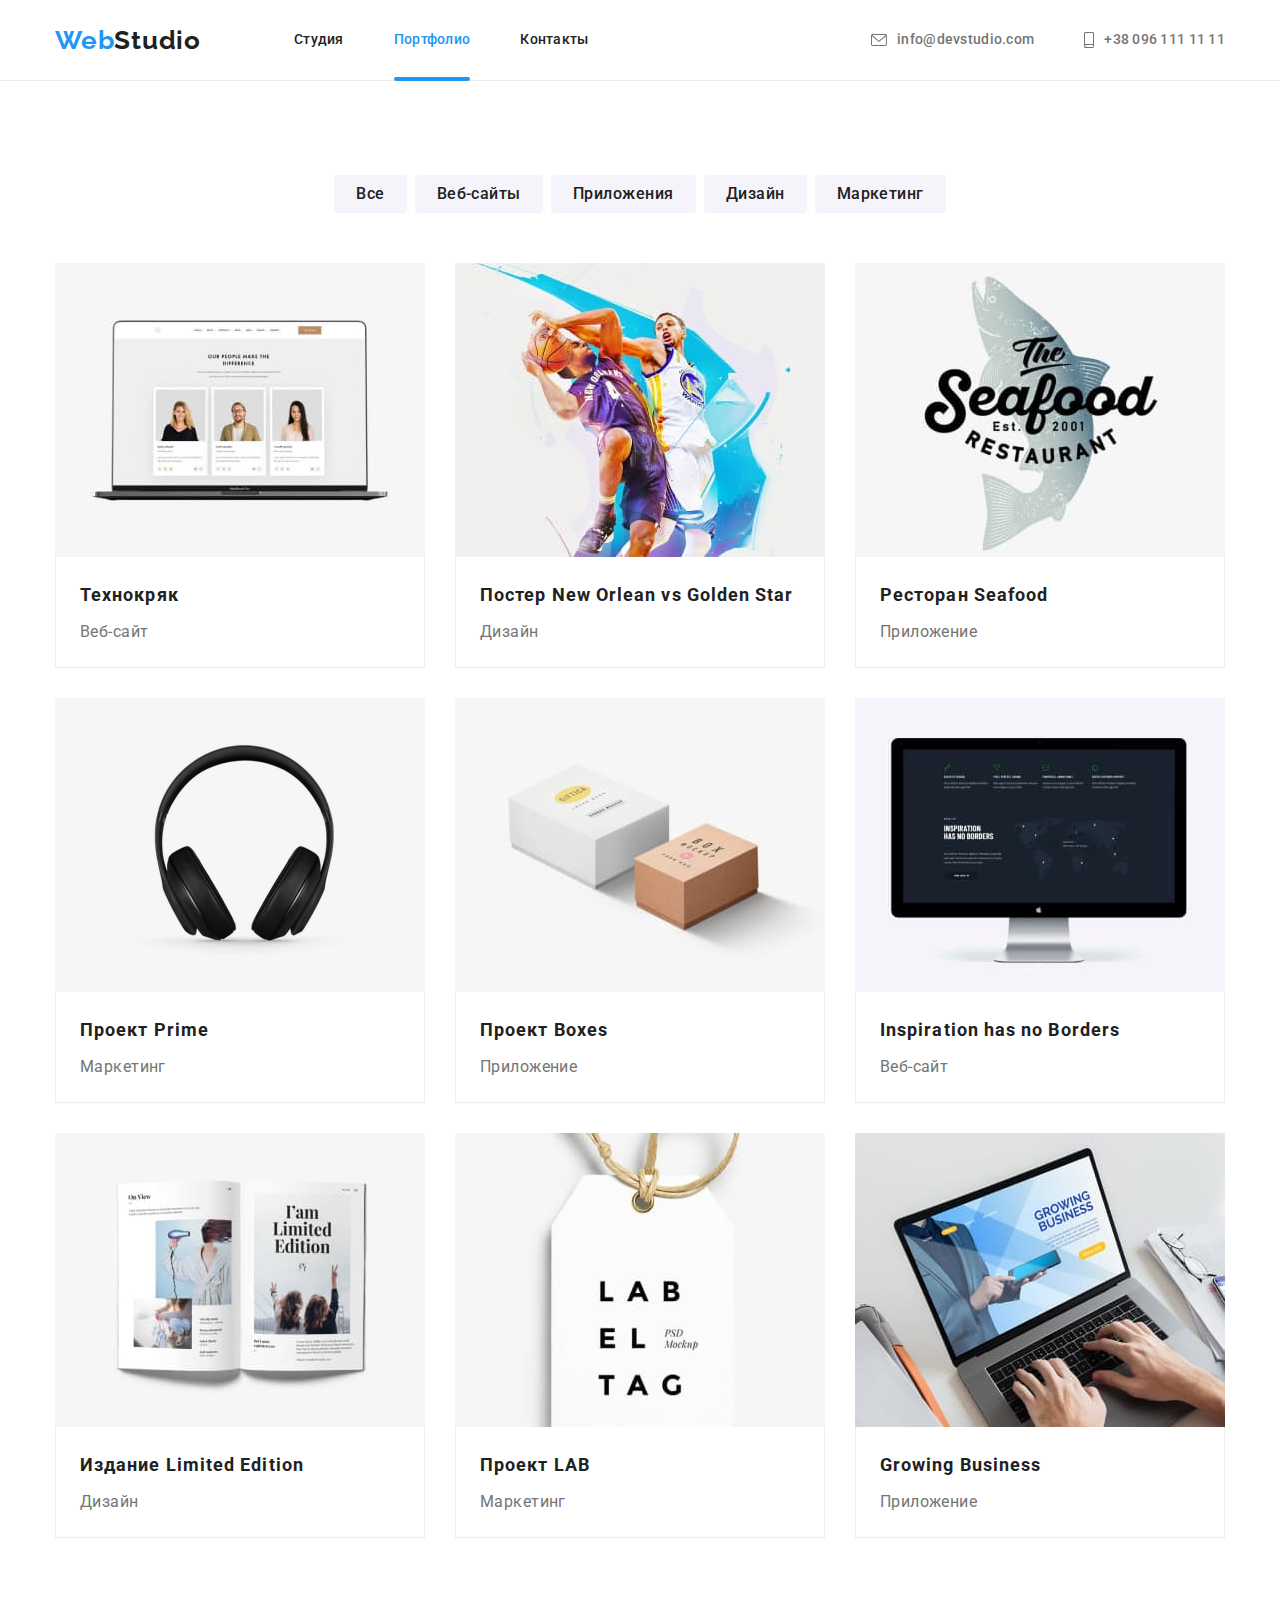
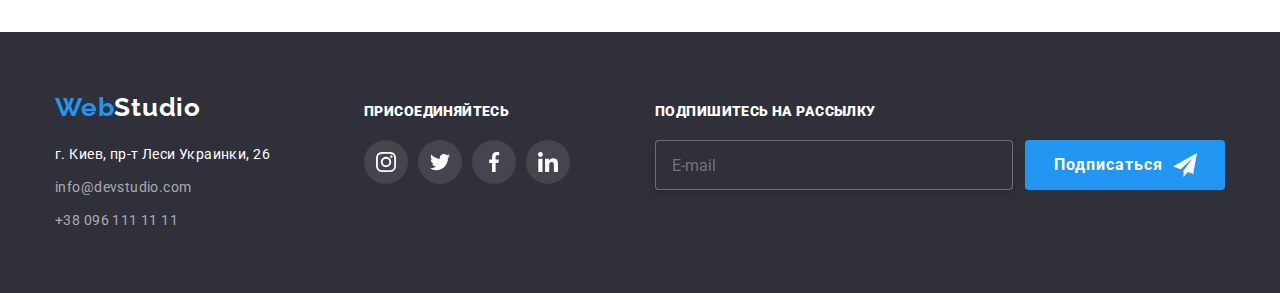
==== portfolio.html @ 96f89a48 "Клонування" ====
<!DOCTYPE html>
<html lang="ru">
  <head>
    <meta charset="UTF-8" />
    <meta http-equiv="X-UA-Compatible" content="IE=edge" />
    <meta name="viewport" content="width=device-width, initial-scale=1.0" />
    <title>Document</title>
    <!--  Шрифти -->
    <link rel="preconnect" href="https://fonts.googleapis.com" />
    <link rel="preconnect" href="https://fonts.gstatic.com" crossorigin />
    <link
      href="https://fonts.googleapis.com/css2?family=Raleway:wght@700&family=Roboto:wght@400;500;700;900&display=swap"
      rel="stylesheet"
    />
    <!-- Нормалізація стилей -->
    <link
      rel="stylesheet"
      href="https://cdn.jsdelivr.net/npm/modern-normalize@1.1.0/modern-normalize.min.css"
    />
  
    <!-- Кастомні стилі -->
    <link rel="stylesheet" href="./css/main.min.css" />
    <link rel="stylesheet" href="./css/styles.css" />

  </head>
  <body>
    <!-- Секція header -->
    <header class="header">
      <div class="container header-container">
        <a class="logo link" href="./index.html">
          Web<span class="logo-style-black">Studio</span></a
        >
        <nav class="nav">
          <ul class="header__list list">
            <li class="nav__list-item">
              <a class="nav-link link" href="./index.html"
                >Студия</a
              >
            </li>
            <li class="nav__list-item">
              <a class="nav-link link current--link" href="./portfolio.html">Портфолио</a>
            </li>
            <li class="nav__list-item">
              <a class="nav-link link" href="#">Контакты</a>
            </li>
          </ul>
        </nav>
        <ul class="contact header__list list">
          <li class="contact-mail">
            <a class="contact-list link" href="mailto:info@devstudio.com">
              <svg class="contact--icon" width="16" height="12">
                <use href="./images/icons.svg#icon-envelope"></use></svg
              >info@devstudio.com</a
            >
          </li>
          <li class="contact-telephone">
            <a class="contact-list link" href="tel:+380961111111">
              <svg class="contact--icon" width="10" height="16">
                <use href="./images/icons.svg#icon-smartphone"></use>
              </svg>
              +38 096 111 11 11</a
            >
          </li>
        </ul>
      </div>
    </header>
    <!-- Блок унікального контенту на сторінці -->
    <main>
      <section class="section">
        <div class="container">
          <h1 class="visually-hidden">Портфолио</h1>
          <!-- Секція: кнопки фільтрів -->
          <ul class="list-button list">
            <li class="portfolio-btn-list">
              <button class="btn-portfolio link" type="button">Все</button>
            </li>
            <li class="portfolio-btn-list">
              <button class="btn-portfolio link" type="button">
                Веб-сайты
              </button>
            </li>
            <li class="portfolio-btn-list">
              <button class="btn-portfolio link" type="button">
                Приложения
              </button>
            </li>
            <li class="portfolio-btn-list">
              <button class="btn-portfolio link" type="button">Дизайн</button>
            </li>
            <li class="portfolio-btn-list">
              <button class="btn-portfolio link" type="button">
                Маркетинг
              </button>
            </li>
          </ul>
          <!-- Cписок з img -->
          <ul class="card-set list">
            <li class="card-set-item">
              <a class="portfolio-block link" href="">
                <div class="overlay-card">
                  <img
                    src="./images/  imgportfolio/img1.jpg"
                    alt="Изображение-веб-сайт-технокряк"
                    width="370"
                    height="294"
                  />
                  <p class="portfolio-overlay">
                    Ресурс предлагает комплексные предложения с разным уровнем
                    функционала и сервисов. Все это позволит посетителю получить
                    исчерпывающие сведения о компании или частном лице.
                  </p>
                </div>
                <div class="text-frame">
                  <h2 class="tittle-portfolio">Технокряк</h2>
                  <p class="text-portfolio">Веб-сайт</p>
                </div>
              </a>
            </li>

            <li class="card-set-item">
              <a class="portfolio-block link" href="">
                <div class="overlay-card">
                  <img
                    src="./images/  imgportfolio/img2.jpg"
                    alt="Изображение-дизайна-постера"
                    width="370"
                    height="294"
                  />
                  <p class="portfolio-overlay">
                    Ресурс предлагает комплексные предложения с разным уровнем
                    функционала и сервисов. Все это позволит посетителю получить
                    исчерпывающие сведения о компании или частном лице.
                  </p>
                </div>

                <div class="text-frame">
                  <h2 class="tittle-portfolio">
                    Постер New Orlean vs Golden Star
                  </h2>
                  <p class="text-portfolio">Дизайн</p>
                </div>
              </a>
            </li>

            <li class="card-set-item">
              <a class="portfolio-block link" href="">
                <div class="overlay-card">
                  <img
                    src="./images/  imgportfolio/img3.jpg"
                    alt="Изображение-приложения-ресторана"
                    width="370"
                    height="294"
                  />

                  <p class="portfolio-overlay">
                    Ресурс предлагает комплексные предложения с разным уровнем
                    функционала и сервисов. Все это позволит посетителю получить
                    исчерпывающие сведения о компании или частном лице.
                  </p>
                </div>

                <div class="text-frame">
                  <h2 class="tittle-portfolio">Ресторан Seafood</h2>
                  <p class="text-portfolio">Приложение</p>
                </div>
              </a>
            </li>

            <li class="card-set-item">
              <a class="portfolio-block link" href="">
                <div class="overlay-card">
                  <img
                    src="./images/  imgportfolio/img4.jpg"
                    alt="Изображение-маркетинга-проекта-прайм"
                    width="370"
                    height="294"
                  />

                  <p class="portfolio-overlay">
                    Ресурс предлагает комплексные предложения с разным уровнем
                    функционала и сервисов. Все это позволит посетителю получить
                    исчерпывающие сведения о компании или частном лице.
                  </p>
                </div>
                <div class="text-frame">
                  <h2 class="tittle-portfolio">Проект Prime</h2>
                  <p class="text-portfolio">Маркетинг</p>
                </div>
              </a>
            </li>

            <li class="card-set-item">
              <a class="portfolio-block link" href="">
                <div class="overlay-card">
                  <img
                    src="./images/  imgportfolio/img5.jpg"
                    alt="Изображение-приложения-проекта-Боксес"
                    width="370"
                    height="294"
                  />

                  <p class="portfolio-overlay">
                    Ресурс предлагает комплексные предложения с разным уровнем
                    функционала и сервисов. Все это позволит посетителю получить
                    исчерпывающие сведения о компании или частном лице.
                  </p>
                </div>

                <div class="text-frame">
                  <h2 class="tittle-portfolio">Проект Boxes</h2>
                  <p class="text-portfolio">Приложение</p>
                </div>
              </a>
            </li>

            <li class="card-set-item">
              <a class="portfolio-block link" href="">
                <div class="overlay-card">
                  <img
                    src="./images/  imgportfolio/img6.jpg"
                    alt="Изображение-веб-сайта"
                    width="370"
                    height="294"
                  />

                  <p class="portfolio-overlay">
                    Ресурс предлагает комплексные предложения с разным уровнем
                    функционала и сервисов. Все это позволит посетителю получить
                    исчерпывающие сведения о компании или частном лице.
                  </p>
                </div>

                <div class="text-frame">
                  <h2 class="tittle-portfolio">Inspiration has no Borders</h2>
                  <p class="text-portfolio">Веб-сайт</p>
                </div>
              </a>
            </li>

            <li class="card-set-item">
              <a class="portfolio-block link" href="">
                <div class="overlay-card">
                  <img
                    src="./images/  imgportfolio/img7.jpg"
                    alt="Изображение-дизайна-издания"
                    width="370"
                    height="294"
                  />

                  <p class="portfolio-overlay">
                    Ресурс предлагает комплексные предложения с разным уровнем
                    функционала и сервисов. Все это позволит посетителю получить
                    исчерпывающие сведения о компании или частном лице.
                  </p>
                </div>

                <div class="text-frame">
                  <h2 class="tittle-portfolio">Издание Limited Edition</h2>
                  <p class="text-portfolio">Дизайн</p>
                </div>
              </a>
            </li>

            <li class="card-set-item">
              <a class="portfolio-block link" href="">
                <div class="overlay-card">
                  <img
                    src="./images/  imgportfolio/img8.jpg"
                    alt="Изображение-маркетинга-проекта"
                    width="370"
                    height="294"
                  />

                  <p class="portfolio-overlay">
                    Ресурс предлагает комплексные предложения с разным уровнем
                    функционала и сервисов. Все это позволит посетителю получить
                    исчерпывающие сведения о компании или частном лице.
                  </p>
                </div>

                <div class="text-frame">
                  <h2 class="tittle-portfolio">Проект LAB</h2>
                  <p class="text-portfolio">Маркетинг</p>
                </div>
              </a>
            </li>

            <li class="card-set-item">
              <a class="portfolio-block link" href="">
                <div class="overlay-card">
                  <img
                    src="./images/  imgportfolio/img9.jpg"
                    alt="Изображение-приложения-бизнес"
                    width="370"
                    height="294"
                  />

                  <p class="portfolio-overlay">
                    Ресурс предлагает комплексные предложения с разным уровнем
                    функционала и сервисов. Все это позволит посетителю получить
                    исчерпывающие сведения о компании или частном лице.
                  </p>
                </div>

                <div class="text-frame">
                  <h2 class="tittle-portfolio">Growing Business</h2>
                  <p class="text-portfolio">Приложение</p>
                </div>
              </a>
            </li>
          </ul>
        </div>
      </section>
    </main>
    <!-- Секція футер -->
    <footer class="page-footer">
      <div class="container footer-box">
        <div class="footer-item-adress">
          <a class="logo link footer-logo" href="./index.html">
            Web<span class="logo-style-white">Studio</span></a
          >
          <address class="footer-logo">
            <ul class="list">
              <li class="footer-text">
                <a
                  class="footer-address footer-address-link link"
                  href="https://goo.gl/maps/SEVTVgyHEndxwq1x7"
                  target="_blank"
                  rel="noreferrer noopener"
                  >г. Киев, пр-т Леси Украинки, 26</a
                >
              </li>
              <li class="footer-text">
                <a
                  class="footer-address footer-address-mail-tel link"
                  href="mailto:info@devstudio.com"
                  >info@devstudio.com</a
                >
              </li>
              <li class="footer-text">
                <a
                  class="footer-address footer-address-mail-tel link"
                  href="tel:+380961111111"
                  >+38 096 111 11 11</a
                >
              </li>
            </ul>
          </address>
        </div>
        <div>
          <p class="section-footer tittle-small">
            <strong>присоединяйтесь</strong>
          </p>
          <ul class="list join-box">
            <li class="footer-social-list">
              <a aria-label="instagram" class="footer-item-link" href="">
                <svg class="social-media-icon" width="20" height="20">
                  <use href="./images/icons.svg#icon-instagram"></use>
                </svg>
              </a>
            </li>
            <li class="footer-social-list">
              <a aria-label="twitter" class="footer-item-link" href="">
                <svg class="social-media-icon" width="20" height="20">
                  <use href="./images/icons.svg#icon-twitter"></use>
                </svg>
              </a>
            </li>
            <li class="footer-social-list">
              <a aria-label="facebook" class="footer-item-link" href="">
                <svg class="social-media-icon" width="20" height="20">
                  <use href="./images/icons.svg#icon-facebook"></use>
                </svg>
              </a>
            </li>
            <li class="footer-social-list">
              <a aria-label="linkedin" class="footer-item-link" href="">
                <svg class="social-media-icon" width="20" height="20">
                  <use href="./images/icons.svg#icon-linkedin"></use>
                </svg>
              </a>
            </li>
          </ul>
        </div>
        <div class="footer-button">
          <p class="section-footer tittle-small">
            <strong>Подпишитесь на рассылку</strong>
          </p>
          <form class="footer-subscribe-section">
            <input
              class="footer-subscribe"
              type="email"
              name="user-mail"
              required
              placeholder="E-mail"
            />
            <button class="btn-footer" type="submit">
              Подписаться<svg class="button-send" width="24" height="24">
                <use href="./images/icons.svg#icon-icon_send"></use>
              </svg>
            </button>
          </form>
        </div>
      </div>
    </footer>
    <script src="./js/modal.js"></script>
  </body>
</html>
---- css/main.min.css ----
.visually-hidden{position:absolute;width:1px;height:1px;margin:-1px;border:0;padding:0;white-space:nowrap;-webkit-clip-path:inset(100%);clip-path:inset(100%);clip:rect(0 0 0 0);overflow:hidden}:root{--main-font: "Roboto";--secondary-font: "Raleway";--main-txt-cl: #757575;--accent-cl: #2196f3;--black-cl: #212121;--white-cl: #ffffff;--hero-footer-bg-cl: #2f303a;--footer-mail-tel-cl: rgba(255, 255, 255, 0.6);--second-cl-btn-main: #188ce8;--background-btn: #f5f4fa;--portfolio-cl: #eeeeee;--header-cl: #ececec;--icon-cl: #afb1b8;--footer-bcg-cl: rgba(255, 255, 255, 0.1);--color-overlay: rgba(33, 150, 243, 0.9);--form-cl: rgba(33, 33, 33, 0.2);--indent: 30px;--anim: 250ms cubic-bezier(0.4, 0, 0.2, 1)}h1,h2,h3,p{margin:0}img{display:block;max-width:100%;height:auto}.list{list-style:none;margin:0;padding:0}.no-scroll{overflow:hidden}.link{text-decoration:none}body{font-family:"Roboto",sans-serif;font-size:14px;letter-spacing:.03em;color:var(--main-txt-cl);background-color:var(--white-cl)}.no-scroll{overflow:hidden}.section{padding-top:94px;padding-bottom:94px}h1,h2,h3,p{margin:0}img{display:block;max-width:100%;height:auto}.list{list-style:none;margin:0;padding:0}.no-scroll{overflow:hidden}.link{text-decoration:none}.card-set{display:-webkit-box;display:-ms-flexbox;display:flex;-ms-flex-wrap:wrap;flex-wrap:wrap;margin-left:calc(-1*var(--indent));margin-top:calc(-1*var(--indent))}.card-set-item{-ms-flex-preferred-size:calc(33.3333333333% - var(--indent));flex-basis:calc(33.3333333333% - var(--indent));margin-left:var(--indent);margin-top:var(--indent)}.overlay-card{position:relative;overflow:hidden}.portfolio-overlay{position:absolute;display:-webkit-box;display:-ms-flexbox;display:flex;-webkit-box-align:center;-ms-flex-align:center;align-items:center;-webkit-box-pack:center;-ms-flex-pack:center;justify-content:center;background-color:var(--color-overlay);top:0;left:0;width:100%;height:100%;padding:63px 24px;-webkit-transform:translateY(100%);transform:translateY(100%);-webkit-transition:-webkit-transform var(--anim);transition:-webkit-transform var(--anim);transition:transform var(--anim);transition:transform var(--anim), -webkit-transform var(--anim);font-size:18px;letter-spacing:.03em;line-height:1.56;color:var(--white-cl)}.portfolio-block:hover .portfolio-overlay,.portfolio-block:focus .portfolio-overlay{-webkit-transform:translateY(0);transform:translateY(0)}.portfolio-block{display:block;-webkit-transition:-webkit-box-shadow var(--anim);transition:-webkit-box-shadow var(--anim);transition:box-shadow var(--anim);transition:box-shadow var(--anim), -webkit-box-shadow var(--anim)}.portfolio-block:hover,.portfolio-block:focus{-webkit-box-shadow:0px 1px 1px rgba(0,0,0,.12),0px 4px 4px rgba(0,0,0,.06),1px 4px 6px rgba(0,0,0,.16);box-shadow:0px 1px 1px rgba(0,0,0,.12),0px 4px 4px rgba(0,0,0,.06),1px 4px 6px rgba(0,0,0,.16)}.text-frame{padding:20px 24px;border:1px solid var(--portfolio-cl);border-top:none}.container{width:1200px;padding-left:15px;padding-right:15px;margin-left:auto;margin-right:auto}.btn-modal{padding:10px 55px 10px 56px;margin-top:30px;margin-left:auto;margin-right:auto;border-radius:4px;border:none;font-family:inherit;font-weight:700;font-size:16px;line-height:1.88;display:-webkit-box;display:-ms-flexbox;display:flex;-webkit-box-align:center;-ms-flex-align:center;align-items:center;text-align:center;letter-spacing:.06em;color:var(--white-cl);background-color:var(--accent-cl);cursor:pointer;-webkit-transition:background-color var(--anim),color var(--anim);transition:background-color var(--anim),color var(--anim)}.btn-modal:hover,.btn-modal:focus{background-color:var(--second-cl-btn-main)}.btn-main{padding:10px 32px;margin-top:30px;margin-left:auto;margin-right:auto;border-radius:4px;border:none;font-family:inherit;font-weight:700;font-size:16px;line-height:1.88;display:-webkit-box;display:-ms-flexbox;display:flex;-webkit-box-align:center;-ms-flex-align:center;align-items:center;text-align:center;letter-spacing:.06em;color:var(--white-cl);background-color:var(--accent-cl);cursor:pointer;-webkit-transition:background-color var(--anim),color var(--anim);transition:background-color var(--anim),color var(--anim)}.btn-main:hover,.btn-main:focus{background-color:var(--second-cl-btn-main)}.btn-footer{width:200px;padding-left:29px;margin-left:12px;border-radius:4px;border:none;font-family:inherit;font-weight:700;font-size:16px;line-height:1.88;display:-webkit-box;display:-ms-flexbox;display:flex;-webkit-box-align:center;-ms-flex-align:center;align-items:center;text-align:center;letter-spacing:.06em;color:var(--white-cl);background-color:var(--accent-cl);cursor:pointer;-webkit-transition:background-color var(--anim),color var(--anim);transition:background-color var(--anim),color var(--anim)}.btn-footer:hover,.btn-footer:focus{background-color:var(--second-cl-btn-main)}.button-send{fill:var(--white-cl);margin-left:10px}.btn-portfolio{padding:6px 22px;border:none;border-radius:4px;font-family:inherit;font-weight:500;font-size:16px;line-height:1.62;text-align:center;letter-spacing:.03em;color:var(--black-cl);background-color:var(--background-btn);cursor:pointer;-webkit-transition:background-color var(--anim),color var(--anim),-webkit-box-shadow var(--anim);transition:background-color var(--anim),color var(--anim),-webkit-box-shadow var(--anim);transition:background-color var(--anim),color var(--anim),box-shadow var(--anim);transition:background-color var(--anim),color var(--anim),box-shadow var(--anim),-webkit-box-shadow var(--anim)}.btn-portfolio:hover,.btn-portfolio:focus{background-color:var(--accent-cl);color:var(--white-cl);-webkit-box-shadow:0px 3px 1px rgba(0,0,0,.1),0px 1px 2px rgba(0,0,0,.08),0px 2px 2px rgba(0,0,0,.12);box-shadow:0px 3px 1px rgba(0,0,0,.1),0px 1px 2px rgba(0,0,0,.08),0px 2px 2px rgba(0,0,0,.12)}.modal-close-btn{position:absolute;top:0;right:0;background-color:var(--white-cl);border-radius:50%;border:1px solid rgba(0,0,0,.1);display:-webkit-box;display:-ms-flexbox;display:flex;-webkit-box-align:center;-ms-flex-align:center;align-items:center;-webkit-box-pack:center;-ms-flex-pack:center;justify-content:center;padding:0;width:30px;height:30px;margin:8px;cursor:pointer;-webkit-transition:fill var(--anim);transition:fill var(--anim)}.modal-close-btn:hover,.modal-close-btn:focus{fill:var(--accent-cl)}.btn-footer{width:200px;padding-left:29px;margin-left:12px;border-radius:4px;border:none;font-family:inherit;font-weight:700;font-size:16px;line-height:1.88;display:-webkit-box;display:-ms-flexbox;display:flex;-webkit-box-align:center;-ms-flex-align:center;align-items:center;text-align:center;letter-spacing:.06em;color:var(--white-cl);background-color:var(--accent-cl);cursor:pointer;-webkit-transition:background-color var(--anim),color var(--anim);transition:background-color var(--anim),color var(--anim)}.btn-footer:hover,.btn-footer:focus{background-color:var(--second-cl-btn-main)}.button-send{fill:var(--white-cl);margin-left:10px}.list-button{display:-webkit-box;display:-ms-flexbox;display:flex;-webkit-box-pack:center;-ms-flex-pack:center;justify-content:center;margin-bottom:50px}.portfolio-btn-list:not(:last-child){margin-right:8px}.btn-portfolio{padding:6px 22px;border:none;border-radius:4px;font-family:inherit;font-weight:500;font-size:16px;line-height:1.62;text-align:center;letter-spacing:.03em;color:var(--black-cl);background-color:var(--background-btn);cursor:pointer;-webkit-transition:background-color var(--anim),color var(--anim),-webkit-box-shadow var(--anim);transition:background-color var(--anim),color var(--anim),-webkit-box-shadow var(--anim);transition:background-color var(--anim),color var(--anim),box-shadow var(--anim);transition:background-color var(--anim),color var(--anim),box-shadow var(--anim),-webkit-box-shadow var(--anim)}.btn-portfolio:hover,.btn-portfolio:focus{background-color:var(--accent-cl);color:var(--white-cl);-webkit-box-shadow:0px 3px 1px rgba(0,0,0,.1),0px 1px 2px rgba(0,0,0,.08),0px 2px 2px rgba(0,0,0,.12);box-shadow:0px 3px 1px rgba(0,0,0,.1),0px 1px 2px rgba(0,0,0,.08),0px 2px 2px rgba(0,0,0,.12)}.main-title{width:696px;margin-left:auto;margin-right:auto;font-weight:900;font-size:44px;text-align:center;line-height:1.36;letter-spacing:.06em;text-transform:uppercase;color:var(--white-cl)}.section-tittle{font-weight:700;color:var(--black-cl)}.tittle-big{font-size:36px;line-height:1.17;text-align:center;margin-bottom:50px}.tittle-small{font-size:14px;line-height:1.14;text-transform:uppercase}.tittle-portfolio{font-weight:700;font-size:18px;line-height:2;letter-spacing:.06em;color:var(--black-cl);margin-bottom:4px}.text-portfolio{font-size:16px;line-height:1.88;color:var(--main-txt-cl)}.sign-up-text{display:inline-block;color:var(--black-cl);font-size:20px;line-height:23px;text-align:center;margin-bottom:12px}.form-field{display:-webkit-box;display:-ms-flexbox;display:flex;-webkit-box-orient:vertical;-webkit-box-direction:normal;-ms-flex-direction:column;flex-direction:column;text-align:start;font-size:12px;line-height:1.17;letter-spacing:.01em;margin-bottom:4px}.form-field-last{display:-webkit-box;display:-ms-flexbox;display:flex;-webkit-box-orient:vertical;-webkit-box-direction:normal;-ms-flex-direction:column;flex-direction:column;text-align:start;margin-bottom:4px;font-size:12px;line-height:1.17;letter-spacing:.01em}.position-icon{position:relative}.position-icon:focus-within .form-stroke,.position-icon:hover .form-stroke{border-color:var(--color-overlay)}.icon-inputs{position:absolute;top:14px;left:15px;fill:var(--black-cl);-webkit-transition:fill var(--anim);transition:fill var(--anim)}.position-icon:focus-within .icon-inputs,.position-icon:hover .icon-inputs{fill:var(--color-overlay)}.form-stroke{width:448px;height:40px;border:1px solid var(--form-cl);border-radius:4px;padding:12px 16px;padding-left:42px;margin-bottom:10px;outline:rgba(0,0,0,0);-webkit-transition:border-color var(--anim);transition:border-color var(--anim)}.form-stroke-comment{width:448px;height:120px;border:1px solid var(--form-cl);border-radius:4px;padding:12px 16px;resize:none;font-size:12px;line-height:1.16;letter-spacing:.01em;margin-bottom:20px;outline:rgba(0,0,0,0);-webkit-transition:border-color var(--anim);transition:border-color var(--anim)}.position-icon:focus-within .form-stroke-comment,.position-icon:hover .form-stroke-comment{border-color:var(--color-overlay)}.terms-agreement{color:var(--color-overlay)}.backdrop{position:fixed;top:0;left:0;z-index:1000;width:100%;height:100%;background-color:rgba(0,0,0,.2);opacity:1;visibility:visible;pointer-events:initial;-webkit-transition:opacity var(--anim),visibility var(--anim);transition:opacity var(--anim),visibility var(--anim)}.is-hidden{opacity:0;visibility:hidden;pointer-events:none}.modal{position:absolute;top:50%;left:50%;-webkit-transform:translate(-50%, -50%);transform:translate(-50%, -50%);width:528px;height:581px;padding:40px;background-color:var(--white-cl);-webkit-box-shadow:0px 1px 3px rgba(0,0,0,.12),0px 1px 1px rgba(0,0,0,.14),0px 2px 1px rgba(0,0,0,.2);box-shadow:0px 1px 3px rgba(0,0,0,.12),0px 1px 1px rgba(0,0,0,.14),0px 2px 1px rgba(0,0,0,.2);border-radius:4px}.modal-close-btn{position:absolute;top:0;right:0;background-color:var(--white-cl);border-radius:50%;border:1px solid rgba(0,0,0,.1);display:-webkit-box;display:-ms-flexbox;display:flex;-webkit-box-align:center;-ms-flex-align:center;align-items:center;-webkit-box-pack:center;-ms-flex-pack:center;justify-content:center;padding:0;width:30px;height:30px;margin:8px;cursor:pointer;-webkit-transition:fill var(--anim);transition:fill var(--anim)}.modal-close-btn:hover,.modal-close-btn:focus{fill:var(--accent-cl)}.header{border-bottom:1px solid var(--header-cl)}.header-container{display:-webkit-box;display:-ms-flexbox;display:flex;-webkit-box-align:center;-ms-flex-align:center;align-items:center}.header__list{display:-webkit-box;display:-ms-flexbox;display:flex;margin-left:auto}.header__list .contact-mail+.contact-telephone{margin-left:50px}.logo{font-family:var(--secondary-font),sans-serif;font-weight:700;font-size:26px;line-height:1.19;letter-spacing:.03em;color:var(--accent-cl);margin-right:93px}.logo-style-black{color:var(--black-cl)}.logo-style-white{color:var(--white-cl)}.nav-link{display:block;padding-top:32px;padding-bottom:32px;font-weight:500;font-size:14px;line-height:1.14;letter-spacing:.02em;color:var(--black-cl);-webkit-transition:color var(--anim);transition:color var(--anim)}.nav__list-item:not(:last-child){margin-right:50px}.current--link{position:relative;display:-webkit-box;display:-ms-flexbox;display:flex;-webkit-box-align:center;-ms-flex-align:center;align-items:center;color:var(--accent-cl)}.current--link::before{position:absolute;content:"";bottom:0;left:0;display:inline-block;width:100%;height:4px;background-color:var(--accent-cl);border-radius:2px;-webkit-transform:translateY(1px);transform:translateY(1px)}.nav__list-item{position:relative}.nav__list-item:hover,.nav__list-item:focus{color:var(--accent-cl)}.contact-list{display:-webkit-box;display:-ms-flexbox;display:flex;-webkit-box-align:center;-ms-flex-align:center;align-items:center;font-weight:500;font-size:14px;line-height:1.14;letter-spacing:.02em;color:var(--main-txt-cl);-webkit-transition:color var(--anim);transition:color var(--anim)}.contact-list:hover,.contact-list:focus{color:var(--accent-cl)}.contact--icon{fill:currentColor;margin-right:10px}.hero{background-color:var(--hero-footer-bg-cl);background-image:-webkit-gradient(linear, left top, right top, from(rgba(47, 48, 58, 0.4)), to(rgba(47, 48, 58, 0.4))),url(../images/hero/background.jpg);background-image:linear-gradient(to right, rgba(47, 48, 58, 0.4), rgba(47, 48, 58, 0.4)),url(../images/hero/background.jpg);background-repeat:no-repeat;background-position:center;background-size:cover;max-width:1600px;height:600px;margin-left:auto;margin-right:auto;padding-top:200px;padding-bottom:200px}.benefits-text{font-size:14px;line-height:1.71;margin-top:10px}.benefits-title{max-width:270px}.benefits-list{display:-webkit-box;display:-ms-flexbox;display:flex}.benefits-link{display:-webkit-box;display:-ms-flexbox;display:flex;-webkit-box-align:center;-ms-flex-align:center;align-items:center;-webkit-box-pack:center;-ms-flex-pack:center;justify-content:center;width:270px;height:120px;background-color:var(--background-btn);border-radius:4px;margin-bottom:30px}.benefits--icon{fill:currentColor}.about{padding-bottom:94px}.about__benefits__list:not(:last-child){margin-right:30px}.about-list{display:-webkit-box;display:-ms-flexbox;display:flex;-ms-flex-preferred-size:370px;flex-basis:370px}.img__wrapper{position:relative}.about-desk{display:-webkit-box;display:-ms-flexbox;display:flex;-webkit-box-pack:center;-ms-flex-pack:center;justify-content:center;-webkit-box-align:center;-ms-flex-align:center;align-items:center;font-weight:700;color:var(--white-cl);font-size:14px;line-height:1.14;text-transform:uppercase;position:absolute;background-image:-webkit-gradient(linear, left top, right top, from(rgba(47, 48, 58, 0.8)), to(rgba(47, 48, 58, 0.8)));background-image:linear-gradient(to right, rgba(47, 48, 58, 0.8), rgba(47, 48, 58, 0.8));width:370px;height:70px;bottom:0}.team-list{display:-webkit-box;display:-ms-flexbox;display:flex}.team-group{-ms-flex-preferred-size:270px;flex-basis:270px;background-color:var(--white-cl);-webkit-box-shadow:0px 1px 3px rgba(0,0,0,.12),0px 1px 1px rgba(0,0,0,.14),0px 2px 1px rgba(0,0,0,.2);box-shadow:0px 1px 3px rgba(0,0,0,.12),0px 1px 1px rgba(0,0,0,.14),0px 2px 1px rgba(0,0,0,.2);border-radius:0px 0px 4px 4px}.team{padding-top:30px;padding-bottom:30px}.section-team{font-weight:500;font-size:16px;line-height:1.19;color:var(--black-cl);text-align:center;margin-bottom:10px}.text-team{margin-bottom:16px;font-size:16px;line-height:1.19;text-align:center}.team-section{background:var(--background-btn)}.team-item:not(:last-child){margin-right:30px}.social-media{display:-webkit-box;display:-ms-flexbox;display:flex;-webkit-box-pack:center;-ms-flex-pack:center;justify-content:center}.social-media-item:not(:last-child){margin-right:10px}.social-media-link{display:-webkit-box;display:-ms-flexbox;display:flex;-webkit-box-align:center;-ms-flex-align:center;align-items:center;-webkit-box-pack:center;-ms-flex-pack:center;justify-content:center;width:44px;height:44px;color:var(--icon-cl);border-radius:50%;-webkit-transition:color var(--anim),background-color var(--anim);transition:color var(--anim),background-color var(--anim)}.social-media-link:hover,.social-media-link:focus{background-color:var(--accent-cl);color:var(--white-cl)}.social-media-icon{fill:currentColor}.regulars-list{display:-webkit-box;display:-ms-flexbox;display:flex;-webkit-box-pack:center;-ms-flex-pack:center;justify-content:center}.regulars-item:not(:last-child){margin-right:30px}.regulars-logo{fill:currentColor}.logo-list{color:var(--icon-cl);display:-webkit-box;display:-ms-flexbox;display:flex;width:170px;height:92px;-webkit-box-pack:center;-ms-flex-pack:center;justify-content:center;-webkit-box-align:center;-ms-flex-align:center;align-items:center;border:1px solid var(--icon-cl);border-radius:4px;-webkit-transition:color var(--anim),border-color var(--anim);transition:color var(--anim),border-color var(--anim)}.logo-list:hover,.logo-list:focus{color:var(--accent-cl);border-color:var(--accent-cl)}.portfolio-block{display:block;-webkit-transition:-webkit-box-shadow var(--anim);transition:-webkit-box-shadow var(--anim);transition:box-shadow var(--anim);transition:box-shadow var(--anim), -webkit-box-shadow var(--anim)}.portfolio-block:hover,.portfolio-block:focus{-webkit-box-shadow:0px 1px 1px rgba(0,0,0,.12),0px 4px 4px rgba(0,0,0,.06),1px 4px 6px rgba(0,0,0,.16);box-shadow:0px 1px 1px rgba(0,0,0,.12),0px 4px 4px rgba(0,0,0,.06),1px 4px 6px rgba(0,0,0,.16)}.text-frame{padding:20px 24px;border:1px solid var(--portfolio-cl);border-top:none}.page-footer{background:var(--hero-footer-bg-cl);padding-top:60px;padding-bottom:60px}.footer-address{font-size:14px;line-height:1.71;letter-spacing:.03em;font-style:normal;-webkit-transition:color var(--anim);transition:color var(--anim)}.footer-address:hover,.footer-address:focus{color:var(--accent-cl)}.footer-box{display:-webkit-box;display:-ms-flexbox;display:flex;-webkit-box-align:baseline;-ms-flex-align:baseline;align-items:baseline}.footer-item-adress{margin-right:70px}.footer-address-link{color:var(--white-cl)}.footer-address-mail-tel{color:var(--footer-mail-tel-cl)}.footer-text:not(:last-child){margin-bottom:9px}.footer-logo{margin-top:20px}.footer-item-link{display:-webkit-box;display:-ms-flexbox;display:flex;-webkit-box-align:center;-ms-flex-align:center;align-items:center;-webkit-box-pack:center;-ms-flex-pack:center;justify-content:center;width:44px;height:44px;color:var(--white-cl);background-color:var(--footer-bcg-cl);border-radius:50%;-webkit-transition:background-color var(--anim);transition:background-color var(--anim)}.footer-item-link:hover,.footer-item-link:focus{background-color:var(--accent-cl)}.section-footer{font-weight:700;color:var(--white-cl);margin-bottom:20px}.footer-social-list{margin-right:10px}.footer-social{display:-webkit-box;display:-ms-flexbox;display:flex;-webkit-box-align:baseline;-ms-flex-align:baseline;align-items:baseline;margin-bottom:20px}.join-box{display:-webkit-box;display:-ms-flexbox;display:flex}.footer-button{margin-left:auto}.footer-subscribe{width:358px;height:50px;padding-left:16px;padding-bottom:15px;padding-top:15px;font-size:16px;line-height:1.14;color:var(--white-cl);background-color:var(--hero-footer-bg-cl);border:1px solid rgba(255,255,255,.3);-webkit-filter:drop-shadow(0px 4px 4px rgba(0, 0, 0, 0.15));filter:drop-shadow(0px 4px 4px rgba(0, 0, 0, 0.15));border-radius:4px;-webkit-transition:border-color var(--anim);transition:border-color var(--anim)}.footer-subscribe-section{display:-webkit-box;display:-ms-flexbox;display:flex}.footer-subscribe-section:hover .footer-subscribe,.footer-subscribe-section:focus .footer-subscribe{border-color:var(--color-overlay)}/*# sourceMappingURL=main.min.css.map */
---- css/styles.css ----

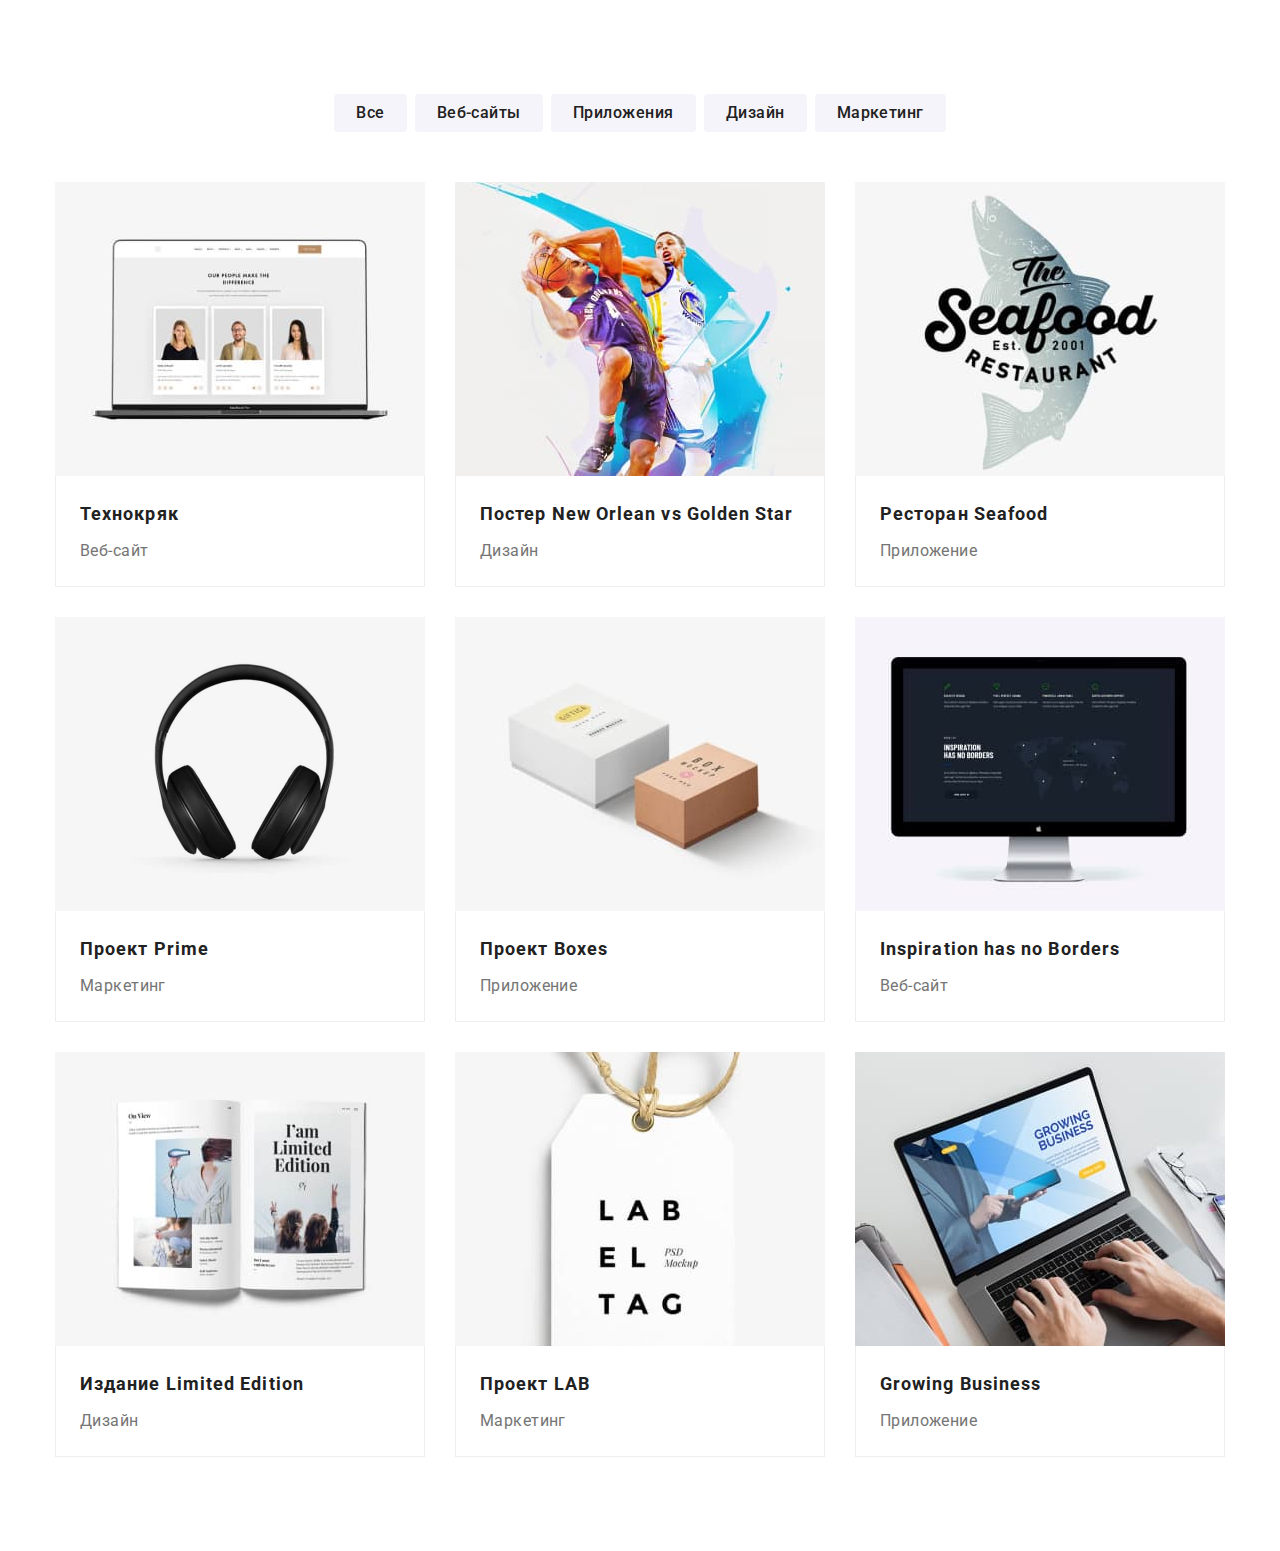
==== commit c9bfa2c2: "комміт" ====
--- a/portfolio.html
+++ b/portfolio.html
@@ -17,15 +17,14 @@
       rel="stylesheet"
       href="https://cdn.jsdelivr.net/npm/modern-normalize@1.1.0/modern-normalize.min.css"
     />
-  
+
     <!-- Кастомні стилі -->
     <link rel="stylesheet" href="./css/main.min.css" />
     <link rel="stylesheet" href="./css/styles.css" />
-
   </head>
   <body>
     <!-- Секція header -->
-    <header class="header">
+    <!-- <header class="header">
       <div class="container header-container">
         <a class="logo link" href="./index.html">
           Web<span class="logo-style-black">Studio</span></a
@@ -63,13 +62,14 @@
           </li>
         </ul>
       </div>
-    </header>
+    </header> -->
     <!-- Блок унікального контенту на сторінці -->
     <main>
-      <section class="section">
+      <section class="section portfolio">
         <div class="container">
           <h1 class="visually-hidden">Портфолио</h1>
           <!-- Секція: кнопки фільтрів -->
+
           <ul class="list-button list">
             <li class="portfolio-btn-list">
               <button class="btn-portfolio link" type="button">Все</button>
@@ -313,7 +313,7 @@
       </section>
     </main>
     <!-- Секція футер -->
-    <footer class="page-footer">
+    <!-- <footer class="page-footer">
       <div class="container footer-box">
         <div class="footer-item-adress">
           <a class="logo link footer-logo" href="./index.html">
@@ -402,7 +402,7 @@
           </form>
         </div>
       </div>
-    </footer>
+    </footer> -->
     <script src="./js/modal.js"></script>
   </body>
 </html>
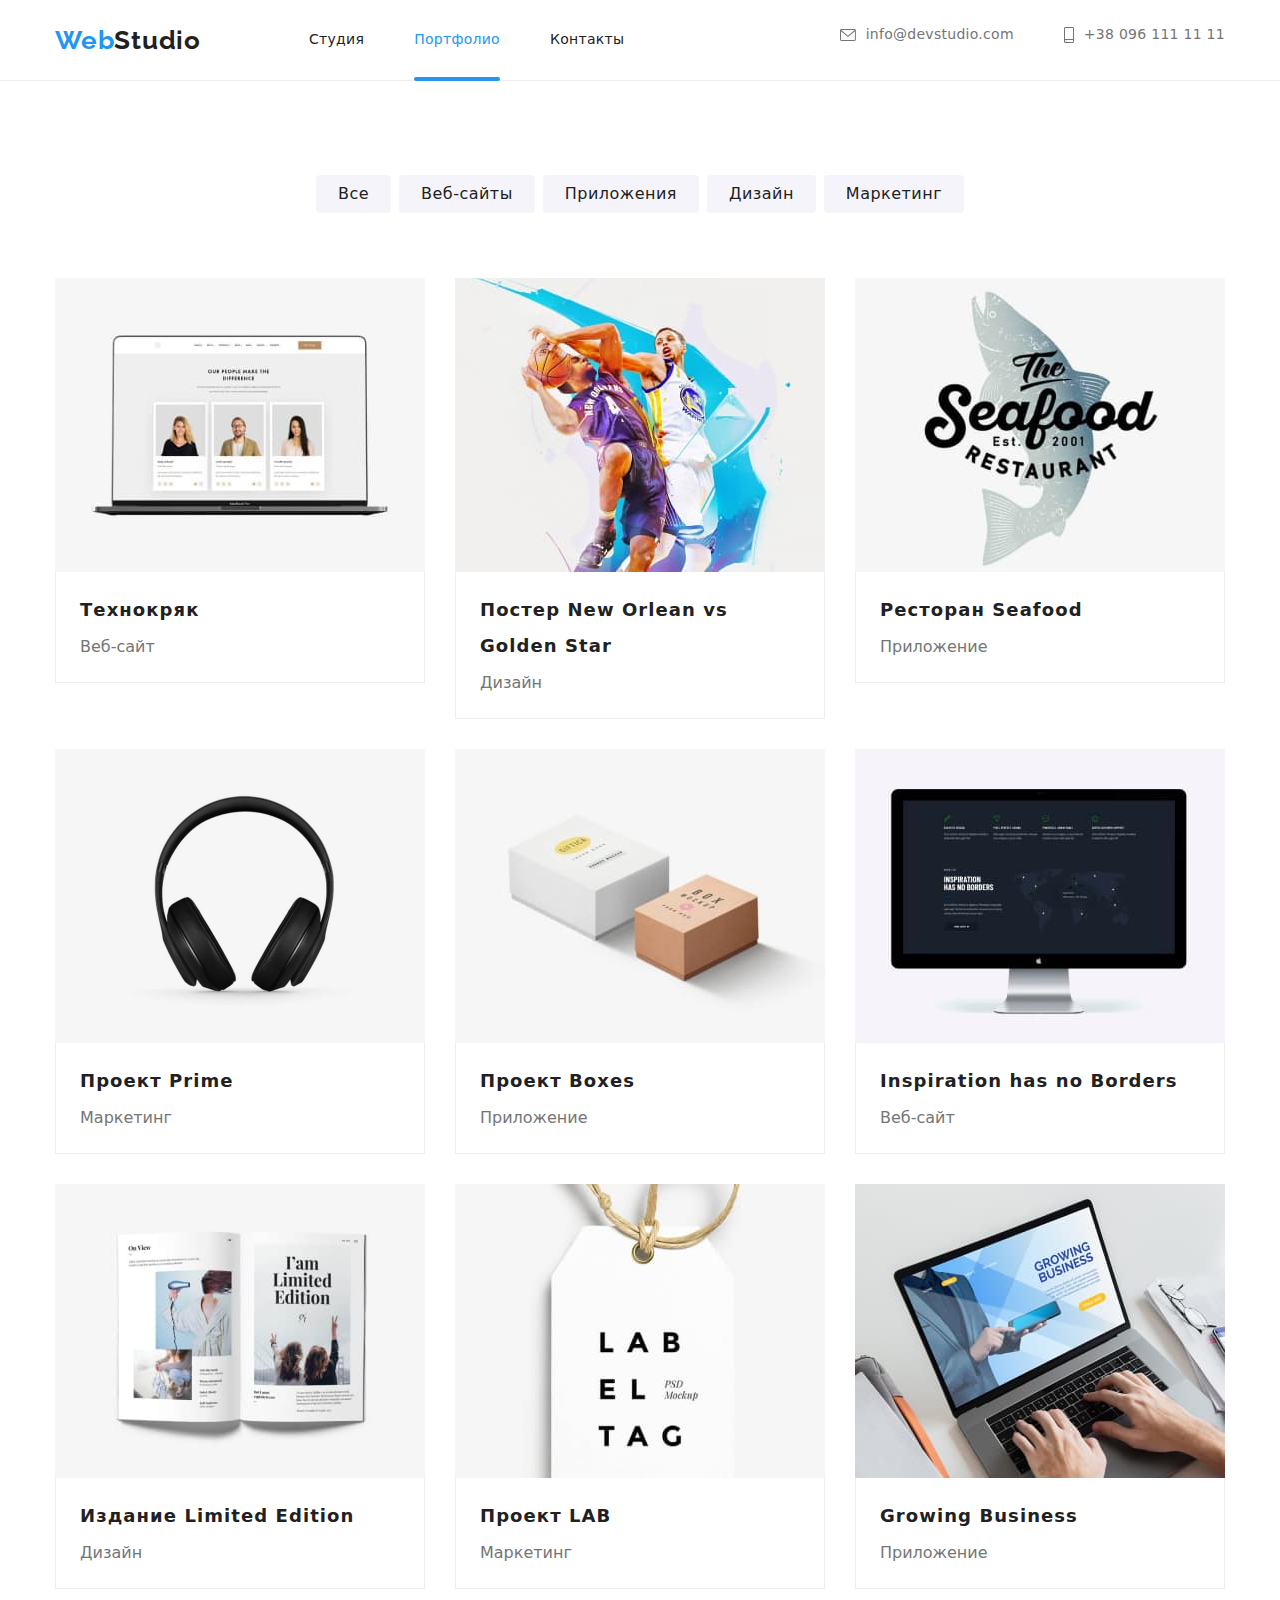
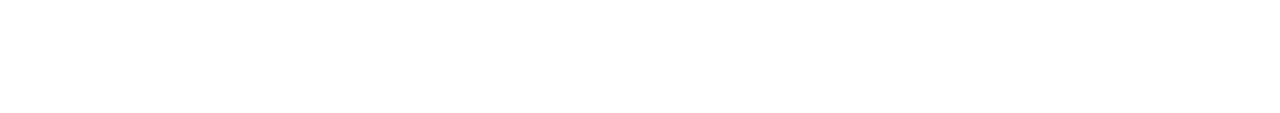
==== commit a44fd288: "коміт" ====
--- a/portfolio.html
+++ b/portfolio.html
@@ -24,20 +24,74 @@
   </head>
   <body>
     <!-- Секція header -->
-    <!-- <header class="header">
+    <header class="header">
       <div class="container header-container">
         <a class="logo link" href="./index.html">
           Web<span class="logo-style-black">Studio</span></a
         >
+        <button class="mobile-menu-btn" type="button" data-menu-button>
+          <svg class="mobile-menu-icon" width="40" height="40">
+            <use
+              class="mobile-menu-burger"
+              href="./images/icons.svg#icon-menumobile"
+            ></use>
+            <use
+              class="mobile-menu-close"
+              href="./images/icons.svg#icon-closemobile"
+            ></use>
+          </svg>
+        </button>
+        <!-- Мобільне меню -->
+        <div class="mobil-menu" data-menu>
+          <ul class="list mobile-menu-nav">
+            <li class="mobile-menu-nav-item">
+              <a class="link mobile-nav-item" href="./index.html">Студия</a>
+            </li>
+            <li class="mobile-menu-nav-item">
+              <a class="link mobile-nav-item" href="./portfolio.html"
+                >Портфолио</a
+              >
+            </li>
+            <li class="mobile-menu-nav-item">
+              <a class="link mobile-nav-item" href="">Контакты</a>
+            </li>
+          </ul>
+          <ul class="mobile-menu-contacts list">
+            <li class="mobile-menu-contacts-item">
+              <a class="mobile-menu-tel-mail link accent" href=""
+                >+38 096 111 11 11</a
+              >
+            </li>
+            <li class="mobile-menu-contacts-item">
+              <a class="mobile-menu-tel-mail link" href=""
+                >info@devstudio.com</a
+              >
+            </li>
+          </ul>
+          <ul class="mobile-menu-socials list">
+            <li class="mobile-menu-socials-item">
+              <a class="mobile-menu-socials-link link" href="">Indtagram</a>
+            </li>
+            <li class="mobile-menu-socials-item">
+              <a class="mobile-menu-socials-link link" href="">Twitter</a>
+            </li>
+            <li class="mobile-menu-socials-item">
+              <a class="mobile-menu-socials-link link" href="">Facebook</a>
+            </li>
+            <li class="mobile-menu-socials-item">
+              <a class="mobile-menu-socials-link link" href="">Lindkedin</a>
+            </li>
+          </ul>
+        </div>
         <nav class="nav">
           <ul class="header__list list">
             <li class="nav__list-item">
-              <a class="nav-link link" href="./index.html"
-                >Студия</a
+              <a class="nav-link link" href="./index.html">Студия</a>
+            </li>
+            <li class="nav__list-item">
+              <a class="nav-link link current--link" href="./portfolio.html"
+                >Портфолио</a
               >
-            </li>
-            <li class="nav__list-item">
-              <a class="nav-link link current--link" href="./portfolio.html">Портфолио</a>
             </li>
             <li class="nav__list-item">
               <a class="nav-link link" href="#">Контакты</a>
@@ -62,7 +116,7 @@
           </li>
         </ul>
       </div>
-    </header> -->
+    </header>
     <!-- Блок унікального контенту на сторінці -->
     <main>
       <section class="section portfolio">
@@ -404,5 +458,6 @@
       </div>
     </footer> -->
     <script src="./js/modal.js"></script>
+    <script src="./js/menu.js"></script>
   </body>
 </html>
--- a/css/main.min.css
+++ b/css/main.min.css
@@ -1 +1 @@
-.visually-hidden{position:absolute;width:1px;height:1px;margin:-1px;border:0;padding:0;white-space:nowrap;-webkit-clip-path:inset(100%);clip-path:inset(100%);clip:rect(0 0 0 0);overflow:hidden}:root{--main-font: "Roboto";--secondary-font: "Raleway";--main-txt-cl: #757575;--accent-cl: #2196f3;--black-cl: #212121;--white-cl: #ffffff;--hero-footer-bg-cl: #2f303a;--footer-mail-tel-cl: rgba(255, 255, 255, 0.6);--second-cl-btn-main: #188ce8;--background-btn: #f5f4fa;--portfolio-cl: #eeeeee;--header-cl: #ececec;--icon-cl: #afb1b8;--footer-bcg-cl: rgba(255, 255, 255, 0.1);--color-overlay: rgba(33, 150, 243, 0.9);--form-cl: rgba(33, 33, 33, 0.2);--indent: 30px;--anim: 250ms cubic-bezier(0.4, 0, 0.2, 1)}h1,h2,h3,p{margin:0}img{display:block;max-width:100%;height:auto}.list{list-style:none;margin:0;padding:0}.no-scroll{overflow:hidden}.link{text-decoration:none}body{font-family:"Roboto",sans-serif;font-size:14px;letter-spacing:.03em;color:var(--main-txt-cl);background-color:var(--white-cl)}.no-scroll{overflow:hidden}.section{padding-top:94px;padding-bottom:94px}h1,h2,h3,p{margin:0}img{display:block;max-width:100%;height:auto}.list{list-style:none;margin:0;padding:0}.no-scroll{overflow:hidden}.link{text-decoration:none}.card-set{display:-webkit-box;display:-ms-flexbox;display:flex;-ms-flex-wrap:wrap;flex-wrap:wrap;margin-left:calc(-1*var(--indent));margin-top:calc(-1*var(--indent))}.card-set-item{-ms-flex-preferred-size:calc(33.3333333333% - var(--indent));flex-basis:calc(33.3333333333% - var(--indent));margin-left:var(--indent);margin-top:var(--indent)}.overlay-card{position:relative;overflow:hidden}.portfolio-overlay{position:absolute;display:-webkit-box;display:-ms-flexbox;display:flex;-webkit-box-align:center;-ms-flex-align:center;align-items:center;-webkit-box-pack:center;-ms-flex-pack:center;justify-content:center;background-color:var(--color-overlay);top:0;left:0;width:100%;height:100%;padding:63px 24px;-webkit-transform:translateY(100%);transform:translateY(100%);-webkit-transition:-webkit-transform var(--anim);transition:-webkit-transform var(--anim);transition:transform var(--anim);transition:transform var(--anim), -webkit-transform var(--anim);font-size:18px;letter-spacing:.03em;line-height:1.56;color:var(--white-cl)}.portfolio-block:hover .portfolio-overlay,.portfolio-block:focus .portfolio-overlay{-webkit-transform:translateY(0);transform:translateY(0)}.portfolio-block{display:block;-webkit-transition:-webkit-box-shadow var(--anim);transition:-webkit-box-shadow var(--anim);transition:box-shadow var(--anim);transition:box-shadow var(--anim), -webkit-box-shadow var(--anim)}.portfolio-block:hover,.portfolio-block:focus{-webkit-box-shadow:0px 1px 1px rgba(0,0,0,.12),0px 4px 4px rgba(0,0,0,.06),1px 4px 6px rgba(0,0,0,.16);box-shadow:0px 1px 1px rgba(0,0,0,.12),0px 4px 4px rgba(0,0,0,.06),1px 4px 6px rgba(0,0,0,.16)}.text-frame{padding:20px 24px;border:1px solid var(--portfolio-cl);border-top:none}.container{width:1200px;padding-left:15px;padding-right:15px;margin-left:auto;margin-right:auto}.btn-modal{padding:10px 55px 10px 56px;margin-top:30px;margin-left:auto;margin-right:auto;border-radius:4px;border:none;font-family:inherit;font-weight:700;font-size:16px;line-height:1.88;display:-webkit-box;display:-ms-flexbox;display:flex;-webkit-box-align:center;-ms-flex-align:center;align-items:center;text-align:center;letter-spacing:.06em;color:var(--white-cl);background-color:var(--accent-cl);cursor:pointer;-webkit-transition:background-color var(--anim),color var(--anim);transition:background-color var(--anim),color var(--anim)}.btn-modal:hover,.btn-modal:focus{background-color:var(--second-cl-btn-main)}.btn-main{padding:10px 32px;margin-top:30px;margin-left:auto;margin-right:auto;border-radius:4px;border:none;font-family:inherit;font-weight:700;font-size:16px;line-height:1.88;display:-webkit-box;display:-ms-flexbox;display:flex;-webkit-box-align:center;-ms-flex-align:center;align-items:center;text-align:center;letter-spacing:.06em;color:var(--white-cl);background-color:var(--accent-cl);cursor:pointer;-webkit-transition:background-color var(--anim),color var(--anim);transition:background-color var(--anim),color var(--anim)}.btn-main:hover,.btn-main:focus{background-color:var(--second-cl-btn-main)}.btn-footer{width:200px;padding-left:29px;margin-left:12px;border-radius:4px;border:none;font-family:inherit;font-weight:700;font-size:16px;line-height:1.88;display:-webkit-box;display:-ms-flexbox;display:flex;-webkit-box-align:center;-ms-flex-align:center;align-items:center;text-align:center;letter-spacing:.06em;color:var(--white-cl);background-color:var(--accent-cl);cursor:pointer;-webkit-transition:background-color var(--anim),color var(--anim);transition:background-color var(--anim),color var(--anim)}.btn-footer:hover,.btn-footer:focus{background-color:var(--second-cl-btn-main)}.button-send{fill:var(--white-cl);margin-left:10px}.btn-portfolio{padding:6px 22px;border:none;border-radius:4px;font-family:inherit;font-weight:500;font-size:16px;line-height:1.62;text-align:center;letter-spacing:.03em;color:var(--black-cl);background-color:var(--background-btn);cursor:pointer;-webkit-transition:background-color var(--anim),color var(--anim),-webkit-box-shadow var(--anim);transition:background-color var(--anim),color var(--anim),-webkit-box-shadow var(--anim);transition:background-color var(--anim),color var(--anim),box-shadow var(--anim);transition:background-color var(--anim),color var(--anim),box-shadow var(--anim),-webkit-box-shadow var(--anim)}.btn-portfolio:hover,.btn-portfolio:focus{background-color:var(--accent-cl);color:var(--white-cl);-webkit-box-shadow:0px 3px 1px rgba(0,0,0,.1),0px 1px 2px rgba(0,0,0,.08),0px 2px 2px rgba(0,0,0,.12);box-shadow:0px 3px 1px rgba(0,0,0,.1),0px 1px 2px rgba(0,0,0,.08),0px 2px 2px rgba(0,0,0,.12)}.modal-close-btn{position:absolute;top:0;right:0;background-color:var(--white-cl);border-radius:50%;border:1px solid rgba(0,0,0,.1);display:-webkit-box;display:-ms-flexbox;display:flex;-webkit-box-align:center;-ms-flex-align:center;align-items:center;-webkit-box-pack:center;-ms-flex-pack:center;justify-content:center;padding:0;width:30px;height:30px;margin:8px;cursor:pointer;-webkit-transition:fill var(--anim);transition:fill var(--anim)}.modal-close-btn:hover,.modal-close-btn:focus{fill:var(--accent-cl)}.btn-footer{width:200px;padding-left:29px;margin-left:12px;border-radius:4px;border:none;font-family:inherit;font-weight:700;font-size:16px;line-height:1.88;display:-webkit-box;display:-ms-flexbox;display:flex;-webkit-box-align:center;-ms-flex-align:center;align-items:center;text-align:center;letter-spacing:.06em;color:var(--white-cl);background-color:var(--accent-cl);cursor:pointer;-webkit-transition:background-color var(--anim),color var(--anim);transition:background-color var(--anim),color var(--anim)}.btn-footer:hover,.btn-footer:focus{background-color:var(--second-cl-btn-main)}.button-send{fill:var(--white-cl);margin-left:10px}.list-button{display:-webkit-box;display:-ms-flexbox;display:flex;-webkit-box-pack:center;-ms-flex-pack:center;justify-content:center;margin-bottom:50px}.portfolio-btn-list:not(:last-child){margin-right:8px}.btn-portfolio{padding:6px 22px;border:none;border-radius:4px;font-family:inherit;font-weight:500;font-size:16px;line-height:1.62;text-align:center;letter-spacing:.03em;color:var(--black-cl);background-color:var(--background-btn);cursor:pointer;-webkit-transition:background-color var(--anim),color var(--anim),-webkit-box-shadow var(--anim);transition:background-color var(--anim),color var(--anim),-webkit-box-shadow var(--anim);transition:background-color var(--anim),color var(--anim),box-shadow var(--anim);transition:background-color var(--anim),color var(--anim),box-shadow var(--anim),-webkit-box-shadow var(--anim)}.btn-portfolio:hover,.btn-portfolio:focus{background-color:var(--accent-cl);color:var(--white-cl);-webkit-box-shadow:0px 3px 1px rgba(0,0,0,.1),0px 1px 2px rgba(0,0,0,.08),0px 2px 2px rgba(0,0,0,.12);box-shadow:0px 3px 1px rgba(0,0,0,.1),0px 1px 2px rgba(0,0,0,.08),0px 2px 2px rgba(0,0,0,.12)}.main-title{width:696px;margin-left:auto;margin-right:auto;font-weight:900;font-size:44px;text-align:center;line-height:1.36;letter-spacing:.06em;text-transform:uppercase;color:var(--white-cl)}.section-tittle{font-weight:700;color:var(--black-cl)}.tittle-big{font-size:36px;line-height:1.17;text-align:center;margin-bottom:50px}.tittle-small{font-size:14px;line-height:1.14;text-transform:uppercase}.tittle-portfolio{font-weight:700;font-size:18px;line-height:2;letter-spacing:.06em;color:var(--black-cl);margin-bottom:4px}.text-portfolio{font-size:16px;line-height:1.88;color:var(--main-txt-cl)}.sign-up-text{display:inline-block;color:var(--black-cl);font-size:20px;line-height:23px;text-align:center;margin-bottom:12px}.form-field{display:-webkit-box;display:-ms-flexbox;display:flex;-webkit-box-orient:vertical;-webkit-box-direction:normal;-ms-flex-direction:column;flex-direction:column;text-align:start;font-size:12px;line-height:1.17;letter-spacing:.01em;margin-bottom:4px}.form-field-last{display:-webkit-box;display:-ms-flexbox;display:flex;-webkit-box-orient:vertical;-webkit-box-direction:normal;-ms-flex-direction:column;flex-direction:column;text-align:start;margin-bottom:4px;font-size:12px;line-height:1.17;letter-spacing:.01em}.position-icon{position:relative}.position-icon:focus-within .form-stroke,.position-icon:hover .form-stroke{border-color:var(--color-overlay)}.icon-inputs{position:absolute;top:14px;left:15px;fill:var(--black-cl);-webkit-transition:fill var(--anim);transition:fill var(--anim)}.position-icon:focus-within .icon-inputs,.position-icon:hover .icon-inputs{fill:var(--color-overlay)}.form-stroke{width:448px;height:40px;border:1px solid var(--form-cl);border-radius:4px;padding:12px 16px;padding-left:42px;margin-bottom:10px;outline:rgba(0,0,0,0);-webkit-transition:border-color var(--anim);transition:border-color var(--anim)}.form-stroke-comment{width:448px;height:120px;border:1px solid var(--form-cl);border-radius:4px;padding:12px 16px;resize:none;font-size:12px;line-height:1.16;letter-spacing:.01em;margin-bottom:20px;outline:rgba(0,0,0,0);-webkit-transition:border-color var(--anim);transition:border-color var(--anim)}.position-icon:focus-within .form-stroke-comment,.position-icon:hover .form-stroke-comment{border-color:var(--color-overlay)}.terms-agreement{color:var(--color-overlay)}.backdrop{position:fixed;top:0;left:0;z-index:1000;width:100%;height:100%;background-color:rgba(0,0,0,.2);opacity:1;visibility:visible;pointer-events:initial;-webkit-transition:opacity var(--anim),visibility var(--anim);transition:opacity var(--anim),visibility var(--anim)}.is-hidden{opacity:0;visibility:hidden;pointer-events:none}.modal{position:absolute;top:50%;left:50%;-webkit-transform:translate(-50%, -50%);transform:translate(-50%, -50%);width:528px;height:581px;padding:40px;background-color:var(--white-cl);-webkit-box-shadow:0px 1px 3px rgba(0,0,0,.12),0px 1px 1px rgba(0,0,0,.14),0px 2px 1px rgba(0,0,0,.2);box-shadow:0px 1px 3px rgba(0,0,0,.12),0px 1px 1px rgba(0,0,0,.14),0px 2px 1px rgba(0,0,0,.2);border-radius:4px}.modal-close-btn{position:absolute;top:0;right:0;background-color:var(--white-cl);border-radius:50%;border:1px solid rgba(0,0,0,.1);display:-webkit-box;display:-ms-flexbox;display:flex;-webkit-box-align:center;-ms-flex-align:center;align-items:center;-webkit-box-pack:center;-ms-flex-pack:center;justify-content:center;padding:0;width:30px;height:30px;margin:8px;cursor:pointer;-webkit-transition:fill var(--anim);transition:fill var(--anim)}.modal-close-btn:hover,.modal-close-btn:focus{fill:var(--accent-cl)}.header{border-bottom:1px solid var(--header-cl)}.header-container{display:-webkit-box;display:-ms-flexbox;display:flex;-webkit-box-align:center;-ms-flex-align:center;align-items:center}.header__list{display:-webkit-box;display:-ms-flexbox;display:flex;margin-left:auto}.header__list .contact-mail+.contact-telephone{margin-left:50px}.logo{font-family:var(--secondary-font),sans-serif;font-weight:700;font-size:26px;line-height:1.19;letter-spacing:.03em;color:var(--accent-cl);margin-right:93px}.logo-style-black{color:var(--black-cl)}.logo-style-white{color:var(--white-cl)}.nav-link{display:block;padding-top:32px;padding-bottom:32px;font-weight:500;font-size:14px;line-height:1.14;letter-spacing:.02em;color:var(--black-cl);-webkit-transition:color var(--anim);transition:color var(--anim)}.nav__list-item:not(:last-child){margin-right:50px}.current--link{position:relative;display:-webkit-box;display:-ms-flexbox;display:flex;-webkit-box-align:center;-ms-flex-align:center;align-items:center;color:var(--accent-cl)}.current--link::before{position:absolute;content:"";bottom:0;left:0;display:inline-block;width:100%;height:4px;background-color:var(--accent-cl);border-radius:2px;-webkit-transform:translateY(1px);transform:translateY(1px)}.nav__list-item{position:relative}.nav__list-item:hover,.nav__list-item:focus{color:var(--accent-cl)}.contact-list{display:-webkit-box;display:-ms-flexbox;display:flex;-webkit-box-align:center;-ms-flex-align:center;align-items:center;font-weight:500;font-size:14px;line-height:1.14;letter-spacing:.02em;color:var(--main-txt-cl);-webkit-transition:color var(--anim);transition:color var(--anim)}.contact-list:hover,.contact-list:focus{color:var(--accent-cl)}.contact--icon{fill:currentColor;margin-right:10px}.hero{background-color:var(--hero-footer-bg-cl);background-image:-webkit-gradient(linear, left top, right top, from(rgba(47, 48, 58, 0.4)), to(rgba(47, 48, 58, 0.4))),url(../images/hero/background.jpg);background-image:linear-gradient(to right, rgba(47, 48, 58, 0.4), rgba(47, 48, 58, 0.4)),url(../images/hero/background.jpg);background-repeat:no-repeat;background-position:center;background-size:cover;max-width:1600px;height:600px;margin-left:auto;margin-right:auto;padding-top:200px;padding-bottom:200px}.benefits-text{font-size:14px;line-height:1.71;margin-top:10px}.benefits-title{max-width:270px}.benefits-list{display:-webkit-box;display:-ms-flexbox;display:flex}.benefits-link{display:-webkit-box;display:-ms-flexbox;display:flex;-webkit-box-align:center;-ms-flex-align:center;align-items:center;-webkit-box-pack:center;-ms-flex-pack:center;justify-content:center;width:270px;height:120px;background-color:var(--background-btn);border-radius:4px;margin-bottom:30px}.benefits--icon{fill:currentColor}.about{padding-bottom:94px}.about__benefits__list:not(:last-child){margin-right:30px}.about-list{display:-webkit-box;display:-ms-flexbox;display:flex;-ms-flex-preferred-size:370px;flex-basis:370px}.img__wrapper{position:relative}.about-desk{display:-webkit-box;display:-ms-flexbox;display:flex;-webkit-box-pack:center;-ms-flex-pack:center;justify-content:center;-webkit-box-align:center;-ms-flex-align:center;align-items:center;font-weight:700;color:var(--white-cl);font-size:14px;line-height:1.14;text-transform:uppercase;position:absolute;background-image:-webkit-gradient(linear, left top, right top, from(rgba(47, 48, 58, 0.8)), to(rgba(47, 48, 58, 0.8)));background-image:linear-gradient(to right, rgba(47, 48, 58, 0.8), rgba(47, 48, 58, 0.8));width:370px;height:70px;bottom:0}.team-list{display:-webkit-box;display:-ms-flexbox;display:flex}.team-group{-ms-flex-preferred-size:270px;flex-basis:270px;background-color:var(--white-cl);-webkit-box-shadow:0px 1px 3px rgba(0,0,0,.12),0px 1px 1px rgba(0,0,0,.14),0px 2px 1px rgba(0,0,0,.2);box-shadow:0px 1px 3px rgba(0,0,0,.12),0px 1px 1px rgba(0,0,0,.14),0px 2px 1px rgba(0,0,0,.2);border-radius:0px 0px 4px 4px}.team{padding-top:30px;padding-bottom:30px}.section-team{font-weight:500;font-size:16px;line-height:1.19;color:var(--black-cl);text-align:center;margin-bottom:10px}.text-team{margin-bottom:16px;font-size:16px;line-height:1.19;text-align:center}.team-section{background:var(--background-btn)}.team-item:not(:last-child){margin-right:30px}.social-media{display:-webkit-box;display:-ms-flexbox;display:flex;-webkit-box-pack:center;-ms-flex-pack:center;justify-content:center}.social-media-item:not(:last-child){margin-right:10px}.social-media-link{display:-webkit-box;display:-ms-flexbox;display:flex;-webkit-box-align:center;-ms-flex-align:center;align-items:center;-webkit-box-pack:center;-ms-flex-pack:center;justify-content:center;width:44px;height:44px;color:var(--icon-cl);border-radius:50%;-webkit-transition:color var(--anim),background-color var(--anim);transition:color var(--anim),background-color var(--anim)}.social-media-link:hover,.social-media-link:focus{background-color:var(--accent-cl);color:var(--white-cl)}.social-media-icon{fill:currentColor}.regulars-list{display:-webkit-box;display:-ms-flexbox;display:flex;-webkit-box-pack:center;-ms-flex-pack:center;justify-content:center}.regulars-item:not(:last-child){margin-right:30px}.regulars-logo{fill:currentColor}.logo-list{color:var(--icon-cl);display:-webkit-box;display:-ms-flexbox;display:flex;width:170px;height:92px;-webkit-box-pack:center;-ms-flex-pack:center;justify-content:center;-webkit-box-align:center;-ms-flex-align:center;align-items:center;border:1px solid var(--icon-cl);border-radius:4px;-webkit-transition:color var(--anim),border-color var(--anim);transition:color var(--anim),border-color var(--anim)}.logo-list:hover,.logo-list:focus{color:var(--accent-cl);border-color:var(--accent-cl)}.portfolio-block{display:block;-webkit-transition:-webkit-box-shadow var(--anim);transition:-webkit-box-shadow var(--anim);transition:box-shadow var(--anim);transition:box-shadow var(--anim), -webkit-box-shadow var(--anim)}.portfolio-block:hover,.portfolio-block:focus{-webkit-box-shadow:0px 1px 1px rgba(0,0,0,.12),0px 4px 4px rgba(0,0,0,.06),1px 4px 6px rgba(0,0,0,.16);box-shadow:0px 1px 1px rgba(0,0,0,.12),0px 4px 4px rgba(0,0,0,.06),1px 4px 6px rgba(0,0,0,.16)}.text-frame{padding:20px 24px;border:1px solid var(--portfolio-cl);border-top:none}.page-footer{background:var(--hero-footer-bg-cl);padding-top:60px;padding-bottom:60px}.footer-address{font-size:14px;line-height:1.71;letter-spacing:.03em;font-style:normal;-webkit-transition:color var(--anim);transition:color var(--anim)}.footer-address:hover,.footer-address:focus{color:var(--accent-cl)}.footer-box{display:-webkit-box;display:-ms-flexbox;display:flex;-webkit-box-align:baseline;-ms-flex-align:baseline;align-items:baseline}.footer-item-adress{margin-right:70px}.footer-address-link{color:var(--white-cl)}.footer-address-mail-tel{color:var(--footer-mail-tel-cl)}.footer-text:not(:last-child){margin-bottom:9px}.footer-logo{margin-top:20px}.footer-item-link{display:-webkit-box;display:-ms-flexbox;display:flex;-webkit-box-align:center;-ms-flex-align:center;align-items:center;-webkit-box-pack:center;-ms-flex-pack:center;justify-content:center;width:44px;height:44px;color:var(--white-cl);background-color:var(--footer-bcg-cl);border-radius:50%;-webkit-transition:background-color var(--anim);transition:background-color var(--anim)}.footer-item-link:hover,.footer-item-link:focus{background-color:var(--accent-cl)}.section-footer{font-weight:700;color:var(--white-cl);margin-bottom:20px}.footer-social-list{margin-right:10px}.footer-social{display:-webkit-box;display:-ms-flexbox;display:flex;-webkit-box-align:baseline;-ms-flex-align:baseline;align-items:baseline;margin-bottom:20px}.join-box{display:-webkit-box;display:-ms-flexbox;display:flex}.footer-button{margin-left:auto}.footer-subscribe{width:358px;height:50px;padding-left:16px;padding-bottom:15px;padding-top:15px;font-size:16px;line-height:1.14;color:var(--white-cl);background-color:var(--hero-footer-bg-cl);border:1px solid rgba(255,255,255,.3);-webkit-filter:drop-shadow(0px 4px 4px rgba(0, 0, 0, 0.15));filter:drop-shadow(0px 4px 4px rgba(0, 0, 0, 0.15));border-radius:4px;-webkit-transition:border-color var(--anim);transition:border-color var(--anim)}.footer-subscribe-section{display:-webkit-box;display:-ms-flexbox;display:flex}.footer-subscribe-section:hover .footer-subscribe,.footer-subscribe-section:focus .footer-subscribe{border-color:var(--color-overlay)}/*# sourceMappingURL=main.min.css.map */+.visually-hidden{position:absolute;width:1px;height:1px;margin:-1px;border:0;padding:0;white-space:nowrap;-webkit-clip-path:inset(100%);clip-path:inset(100%);clip:rect(0 0 0 0);overflow:hidden}:root{--main-font: "Roboto";--secondary-font: "Raleway";--main-txt-cl: #757575;--accent-cl: #2196f3;--black-cl: #212121;--white-cl: #ffffff;--hero-footer-bg-cl: #2f303a;--footer-mail-tel-cl: rgba(255, 255, 255, 0.6);--second-cl-btn-main: #188ce8;--background-btn: #f5f4fa;--portfolio-cl: #eeeeee;--header-cl: #ececec;--icon-cl: #afb1b8;--footer-bcg-cl: rgba(255, 255, 255, 0.1);--color-overlay: rgba(33, 150, 243, 0.9);--form-cl: rgba(33, 33, 33, 0.2);--indent: 30px;--anim: 250ms cubic-bezier(0.4, 0, 0.2, 1)}h1,h2,h3,p{margin:0}img{display:block;width:100%;height:auto}.list{list-style:none;margin:0;padding:0}.no-scroll{overflow:hidden}.link{text-decoration:none}@media screen and (min-width: 320px)and (max-width: 767px){.nav{display:none}}.nav-link{display:block;padding-top:32px;padding-bottom:32px;font-weight:500;font-size:14px;line-height:1.14;letter-spacing:.02em;color:var(--black-cl);-webkit-transition:color var(--anim);transition:color var(--anim)}.nav-link:hover,.nav-link:focus{color:var(--accent-cl)}.nav__list-item:not(:last-child){margin-right:50px}.nav__list-item{position:relative}.current--link{position:relative;display:-webkit-box;display:-ms-flexbox;display:flex;-webkit-box-align:center;-ms-flex-align:center;align-items:center;color:var(--accent-cl)}.current--link::before{position:absolute;content:"";bottom:0;left:0;display:inline-block;width:100%;height:4px;background-color:var(--accent-cl);border-radius:2px;-webkit-transform:translateY(1px);transform:translateY(1px)}.mobile-menu-btn{background-color:rgba(0,0,0,0);border:none;width:40px;height:40px;cursor:pointer;display:-webkit-box;display:-ms-flexbox;display:flex;-webkit-box-align:center;-ms-flex-align:center;align-items:center;-webkit-box-pack:center;-ms-flex-pack:center;justify-content:center;z-index:1000}@media screen and (min-width: 768px){.mobile-menu-btn{display:none}}.mobile-menu-burger{-webkit-transition:500ms;transition:500ms}.mobile-menu-btn.is-open .mobile-menu-burger{opacity:0}.mobile-menu-btn{margin-left:auto}.mobile-menu-close{opacity:0;-webkit-transition:500ms;transition:500ms}.mobile-menu-btn.is-open .mobile-menu-close{opacity:1}.mobil-menu{position:fixed;top:0;left:0;z-index:100;-webkit-transform:translateX(100%);transform:translateX(100%);width:100vw;height:100vh;padding:48px 40px;display:-webkit-box;display:-ms-flexbox;display:flex;-webkit-box-orient:vertical;-webkit-box-direction:normal;-ms-flex-direction:column;flex-direction:column;background-color:var(--white-cl);-webkit-transition:-webkit-transform 500ms;transition:-webkit-transform 500ms;transition:transform 500ms;transition:transform 500ms, -webkit-transform 500ms}.mobil-menu.is-open{-webkit-transform:translateX(0);transform:translateX(0)}@media screen and (min-width: 768px){.mobil-menu{display:none}}.mobile-menu-nav{margin-bottom:auto}.mobile-nav-item{font-weight:500;font-size:40px;line-height:47px;letter-spacing:.02em;color:var(---black-cl)}.mobile-menu-nav-item:not(:last-child){margin-bottom:32px}.mobile-menu-nav-item:not(:last-child):hover,.mobile-menu-nav-item:not(:last-child):focus{fill:var(--accent-cl)}.mobile-menu-nav-item .current{color:var(--accent-cl)}.mobile-menu-contacts{margin-bottom:64px}.mobile-menu-tel-mail{font-weight:500;font-size:24px;line-height:28px;letter-spacing:.02em;color:var(--main-txt-cl)}.mobile-menu-contacts-item:not(:last-child){margin-bottom:32px}.mobile-menu-contacts-item .accent{font-size:34px;color:var(--accent-cl)}.mobile-menu-socials{display:-webkit-box;display:-ms-flexbox;display:flex;-webkit-box-align:center;-ms-flex-align:center;align-items:center;-ms-flex-wrap:wrap;flex-wrap:wrap;gap:10px}.mobile-menu-socials-link{font-weight:500;font-size:18px;line-height:1.22;letter-spacing:.02em;color:var(--accent-cl)}.mobile-menu-socials-item:not(:last-child) .mobile-menu-socials-link{padding-right:10px;border-right:1px solid var(--form-cl)}.section{padding-top:94px;padding-bottom:94px}.card-set{display:-webkit-box;display:-ms-flexbox;display:flex;-ms-flex-wrap:wrap;flex-wrap:wrap;-webkit-box-pack:center;-ms-flex-pack:center;justify-content:center;-ms-flex-preferred-size:calc(100% - var(--indent));flex-basis:calc(100% - var(--indent))}@media screen and (min-width: 768px){.card-set{margin-left:calc(-1*var(--indent))}}@media screen and (min-width: 1200px){.card-set{margin-left:calc(-1*var(--indent))}}@media screen and (min-width: 480px){.card-set-item{-ms-flex-preferred-size:calc(100% - var(--indent));flex-basis:calc(100% - var(--indent));max-width:450px}}@media screen and (min-width: 768px){.card-set-item{-ms-flex-preferred-size:calc(50% - var(--indent));flex-basis:calc(50% - var(--indent));margin-left:var(--indent);max-width:354px}}@media screen and (min-width: 1200px){.card-set-item{-ms-flex-preferred-size:calc(33.3333333333% - var(--indent));flex-basis:calc(33.3333333333% - var(--indent));margin-left:var(--indent);max-width:370px}}.card-set-item:not(:last-child){margin-bottom:var(--indent)}.overlay-card{position:relative;overflow:hidden}.portfolio-overlay{position:absolute;display:-webkit-box;display:-ms-flexbox;display:flex;-webkit-box-align:center;-ms-flex-align:center;align-items:center;-webkit-box-pack:center;-ms-flex-pack:center;justify-content:center;background-color:var(--color-overlay);top:0;left:0;width:100%;height:100%;padding:63px 24px;-webkit-transform:translateY(100%);transform:translateY(100%);-webkit-transition:-webkit-transform var(--anim);transition:-webkit-transform var(--anim);transition:transform var(--anim);transition:transform var(--anim), -webkit-transform var(--anim);font-size:18px;letter-spacing:.03em;line-height:1.56;color:var(--white-cl)}.portfolio-block:hover .portfolio-overlay,.portfolio-block:focus .portfolio-overlay{-webkit-transform:translateY(0);transform:translateY(0)}.portfolio-block{display:block;-webkit-transition:-webkit-box-shadow var(--anim);transition:-webkit-box-shadow var(--anim);transition:box-shadow var(--anim);transition:box-shadow var(--anim), -webkit-box-shadow var(--anim)}.portfolio-block:hover,.portfolio-block:focus{-webkit-box-shadow:0px 1px 1px rgba(0,0,0,.12),0px 4px 4px rgba(0,0,0,.06),1px 4px 6px rgba(0,0,0,.16);box-shadow:0px 1px 1px rgba(0,0,0,.12),0px 4px 4px rgba(0,0,0,.06),1px 4px 6px rgba(0,0,0,.16)}.text-frame{padding:20px 24px;border:1px solid var(--portfolio-cl);border-top:none}.container{width:100%;padding-left:15px;padding-right:15px;margin-left:auto;margin-right:auto}@media screen and (min-width: 480px){.container{max-width:480px}}@media screen and (min-width: 768px){.container{max-width:768px}}@media screen and (min-width: 1200px){.container{max-width:1200px}}.btn-modal{padding:10px 55px 10px 56px;margin-top:30px;margin-left:auto;margin-right:auto;border-radius:4px;border:none;font-family:inherit;font-weight:700;font-size:16px;line-height:1.88;display:-webkit-box;display:-ms-flexbox;display:flex;-webkit-box-align:center;-ms-flex-align:center;align-items:center;text-align:center;letter-spacing:.06em;color:var(--white-cl);background-color:var(--accent-cl);cursor:pointer;-webkit-transition:background-color var(--anim),color var(--anim);transition:background-color var(--anim),color var(--anim)}.btn-modal:hover,.btn-modal:focus{background-color:var(--second-cl-btn-main)}.btn-main{padding:10px 32px;margin-top:30px;margin-left:auto;margin-right:auto;border-radius:4px;border:none;font-family:inherit;font-weight:700;font-size:16px;line-height:1.88;display:-webkit-box;display:-ms-flexbox;display:flex;-webkit-box-align:center;-ms-flex-align:center;align-items:center;text-align:center;letter-spacing:.06em;color:var(--white-cl);background-color:var(--accent-cl);cursor:pointer;-webkit-transition:background-color var(--anim),color var(--anim);transition:background-color var(--anim),color var(--anim)}.btn-main:hover,.btn-main:focus{background-color:var(--second-cl-btn-main)}.btn-footer{width:200px;padding-left:29px;margin-left:12px;border-radius:4px;border:none;font-family:inherit;font-weight:700;font-size:16px;line-height:1.88;display:-webkit-box;display:-ms-flexbox;display:flex;-webkit-box-align:center;-ms-flex-align:center;align-items:center;text-align:center;letter-spacing:.06em;color:var(--white-cl);background-color:var(--accent-cl);cursor:pointer;-webkit-transition:background-color var(--anim),color var(--anim);transition:background-color var(--anim),color var(--anim)}.btn-footer:hover,.btn-footer:focus{background-color:var(--second-cl-btn-main)}.button-send{fill:var(--white-cl);margin-left:10px}.btn-portfolio{padding:6px 22px;border:none;border-radius:4px;font-family:inherit;font-weight:500;font-size:16px;line-height:1.62;text-align:center;letter-spacing:.03em;color:var(--black-cl);background-color:var(--background-btn);cursor:pointer;-webkit-transition:background-color var(--anim),color var(--anim),-webkit-box-shadow var(--anim);transition:background-color var(--anim),color var(--anim),-webkit-box-shadow var(--anim);transition:background-color var(--anim),color var(--anim),box-shadow var(--anim);transition:background-color var(--anim),color var(--anim),box-shadow var(--anim),-webkit-box-shadow var(--anim)}.btn-portfolio:hover,.btn-portfolio:focus{background-color:var(--accent-cl);color:var(--white-cl);-webkit-box-shadow:0px 3px 1px rgba(0,0,0,.1),0px 1px 2px rgba(0,0,0,.08),0px 2px 2px rgba(0,0,0,.12);box-shadow:0px 3px 1px rgba(0,0,0,.1),0px 1px 2px rgba(0,0,0,.08),0px 2px 2px rgba(0,0,0,.12)}.modal-close-btn{position:absolute;top:0;right:0;background-color:var(--white-cl);border-radius:50%;border:1px solid rgba(0,0,0,.1);display:-webkit-box;display:-ms-flexbox;display:flex;-webkit-box-align:center;-ms-flex-align:center;align-items:center;-webkit-box-pack:center;-ms-flex-pack:center;justify-content:center;padding:0;width:30px;height:30px;margin:8px;cursor:pointer;-webkit-transition:fill var(--anim);transition:fill var(--anim)}.modal-close-btn:hover,.modal-close-btn:focus{fill:var(--accent-cl)}.btn-footer{width:200px;padding-left:29px;margin-left:12px;border-radius:4px;border:none;font-family:inherit;font-weight:700;font-size:16px;line-height:1.88;display:-webkit-box;display:-ms-flexbox;display:flex;-webkit-box-align:center;-ms-flex-align:center;align-items:center;text-align:center;letter-spacing:.06em;color:var(--white-cl);background-color:var(--accent-cl);cursor:pointer;-webkit-transition:background-color var(--anim),color var(--anim);transition:background-color var(--anim),color var(--anim)}.btn-footer:hover,.btn-footer:focus{background-color:var(--second-cl-btn-main)}.button-send{fill:var(--white-cl);margin-left:10px}.list-button{display:-webkit-box;display:-ms-flexbox;display:flex;-ms-flex-wrap:wrap;flex-wrap:wrap;-webkit-box-pack:start;-ms-flex-pack:start;justify-content:flex-start;margin-bottom:40px;margin-bottom:30px}@media screen and (min-width: 768px){.list-button{-webkit-box-pack:center;-ms-flex-pack:center;justify-content:center}}@media screen and (min-width: 1200px){.list-button{-webkit-box-pack:center;-ms-flex-pack:center;justify-content:center;margin-bottom:50px}}.portfolio-btn-list:not(:last-child){margin-right:8px;padding-bottom:15px}.btn-portfolio{padding:6px 22px;border:none;border-radius:4px;font-family:inherit;font-weight:500;font-size:16px;line-height:1.62;text-align:center;letter-spacing:.03em;color:var(--black-cl);background-color:var(--background-btn);cursor:pointer;-webkit-transition:background-color var(--anim),color var(--anim),-webkit-box-shadow var(--anim);transition:background-color var(--anim),color var(--anim),-webkit-box-shadow var(--anim);transition:background-color var(--anim),color var(--anim),box-shadow var(--anim);transition:background-color var(--anim),color var(--anim),box-shadow var(--anim),-webkit-box-shadow var(--anim)}.btn-portfolio:hover,.btn-portfolio:focus{background-color:var(--accent-cl);color:var(--white-cl);-webkit-box-shadow:0px 3px 1px rgba(0,0,0,.1),0px 1px 2px rgba(0,0,0,.08),0px 2px 2px rgba(0,0,0,.12);box-shadow:0px 3px 1px rgba(0,0,0,.1),0px 1px 2px rgba(0,0,0,.08),0px 2px 2px rgba(0,0,0,.12)}.main-title{width:696px;margin-left:auto;margin-right:auto;font-weight:900;font-size:44px;text-align:center;line-height:1.36;letter-spacing:.06em;text-transform:uppercase;color:var(--white-cl)}.section-tittle{font-weight:700;color:var(--black-cl)}.tittle-big{font-size:36px;line-height:1.17;text-align:center;margin-bottom:50px}@media screen and (min-width: 480px)and (max-width: 1199px){.tittle-big{font-size:28px;line-height:1.18;margin-bottom:30px}}.tittle-small{font-size:14px;line-height:1.14;text-transform:uppercase}.tittle-portfolio{font-weight:700;font-size:18px;line-height:2;letter-spacing:.06em;color:var(--black-cl);margin-bottom:4px}.text-portfolio{font-size:16px;line-height:1.88;color:var(--main-txt-cl)}.sign-up-text{display:inline-block;color:var(--black-cl);font-size:20px;line-height:23px;text-align:center;margin-bottom:12px}.form-field{display:-webkit-box;display:-ms-flexbox;display:flex;-webkit-box-orient:vertical;-webkit-box-direction:normal;-ms-flex-direction:column;flex-direction:column;text-align:start;font-size:12px;line-height:1.17;letter-spacing:.01em;margin-bottom:4px}.form-field-last{display:-webkit-box;display:-ms-flexbox;display:flex;-webkit-box-orient:vertical;-webkit-box-direction:normal;-ms-flex-direction:column;flex-direction:column;text-align:start;margin-bottom:4px;font-size:12px;line-height:1.17;letter-spacing:.01em}.position-icon{position:relative}.position-icon:focus-within .form-stroke,.position-icon:hover .form-stroke{border-color:var(--color-overlay)}.icon-inputs{position:absolute;top:14px;left:15px;fill:var(--black-cl);-webkit-transition:fill var(--anim);transition:fill var(--anim)}.position-icon:focus-within .icon-inputs,.position-icon:hover .icon-inputs{fill:var(--color-overlay)}.form-stroke{width:448px;height:40px;border:1px solid var(--form-cl);border-radius:4px;padding:12px 16px;padding-left:42px;margin-bottom:10px;outline:rgba(0,0,0,0);-webkit-transition:border-color var(--anim);transition:border-color var(--anim)}.form-stroke-comment{width:448px;height:120px;border:1px solid var(--form-cl);border-radius:4px;padding:12px 16px;resize:none;font-size:12px;line-height:1.16;letter-spacing:.01em;margin-bottom:20px;outline:rgba(0,0,0,0);-webkit-transition:border-color var(--anim);transition:border-color var(--anim)}.position-icon:focus-within .form-stroke-comment,.position-icon:hover .form-stroke-comment{border-color:var(--color-overlay)}.terms-agreement{color:var(--color-overlay)}.backdrop{position:fixed;top:0;left:0;z-index:1000;width:100%;height:100%;background-color:rgba(0,0,0,.2);opacity:1;visibility:visible;pointer-events:initial;-webkit-transition:opacity var(--anim),visibility var(--anim);transition:opacity var(--anim),visibility var(--anim)}.is-hidden{opacity:0;visibility:hidden;pointer-events:none}.modal{position:absolute;top:50%;left:50%;-webkit-transform:translate(-50%, -50%);transform:translate(-50%, -50%);width:528px;height:581px;padding:40px;background-color:var(--white-cl);-webkit-box-shadow:0px 1px 3px rgba(0,0,0,.12),0px 1px 1px rgba(0,0,0,.14),0px 2px 1px rgba(0,0,0,.2);box-shadow:0px 1px 3px rgba(0,0,0,.12),0px 1px 1px rgba(0,0,0,.14),0px 2px 1px rgba(0,0,0,.2);border-radius:4px}.modal-close-btn{position:absolute;top:0;right:0;background-color:var(--white-cl);border-radius:50%;border:1px solid rgba(0,0,0,.1);display:-webkit-box;display:-ms-flexbox;display:flex;-webkit-box-align:center;-ms-flex-align:center;align-items:center;-webkit-box-pack:center;-ms-flex-pack:center;justify-content:center;padding:0;width:30px;height:30px;margin:8px;cursor:pointer;-webkit-transition:fill var(--anim);transition:fill var(--anim)}.modal-close-btn:hover,.modal-close-btn:focus{fill:var(--accent-cl)}.header{border-bottom:1px solid var(--header-cl)}.header-container{display:-webkit-box;display:-ms-flexbox;display:flex;-webkit-box-align:center;-ms-flex-align:center;align-items:center}.header__list{display:-webkit-box;display:-ms-flexbox;display:flex;margin-left:auto}.header__list .contact-mail+.contact-telephone{margin-left:50px}@media screen and (min-width: 767px)and (max-width: 1199px){.contact{display:-webkit-box;display:-ms-flexbox;display:flex;-ms-flex-wrap:wrap;flex-wrap:wrap;-webkit-box-pack:end;-ms-flex-pack:end;justify-content:flex-end}}.logo{font-family:var(--secondary-font),sans-serif;font-weight:700;letter-spacing:.03em;color:var(--accent-cl)}@media screen and (min-width: 480px){.logo{font-size:24px;line-height:1.17;padding-top:16px;padding-bottom:16px;padding-right:15px;margin-right:276px}}@media screen and (min-width: 768px){.logo{font-size:24px;line-height:1.17;margin-right:88px}}@media screen and (min-width: 1200px){.logo{font-size:26px;line-height:1.19;margin-right:93px}}.logo-style-black{color:var(--black-cl)}.logo-style-white{color:var(--white-cl)}.contact-list{display:-webkit-box;display:-ms-flexbox;display:flex;-webkit-box-align:center;-ms-flex-align:center;align-items:center;margin-left:auto;font-weight:500;font-size:14px;line-height:1.14;letter-spacing:.02em;color:var(--main-txt-cl);-webkit-transition:color var(--anim);transition:color var(--anim)}.contact-list:hover,.contact-list:focus{color:var(--accent-cl)}@media screen and (min-width: 480px)and (max-width: 767px){.contact-list{display:none}}@media screen and (min-width: 767px)and (max-width: 1199px){.contact-list{font-size:12px;line-height:1.67px}}.contact--icon{fill:currentColor;margin-right:10px}.contact-mail{margin-bottom:10px}.hero{background-color:var(--hero-footer-bg-cl);background-image:-webkit-gradient(linear, left top, right top, from(rgba(47, 48, 58, 0.4)), to(rgba(47, 48, 58, 0.4))),url(../images/hero/background.jpg);background-image:linear-gradient(to right, rgba(47, 48, 58, 0.4), rgba(47, 48, 58, 0.4)),url(../images/hero/background.jpg);background-repeat:no-repeat;background-position:center;background-size:cover;max-width:1600px;height:600px;margin-left:auto;margin-right:auto;padding-top:200px;padding-bottom:200px}.benefits-text{font-size:14px;line-height:1.71;margin-top:10px;color:var(--main-txt-cl)}.benefits-title{max-width:270px}.benefits-list{display:-webkit-box;display:-ms-flexbox;display:flex}@media screen and (min-width: 320px)and (max-width: 1199px){.benefits-list{-ms-flex-wrap:wrap;flex-wrap:wrap;gap:30px;-webkit-box-pack:center;-ms-flex-pack:center;justify-content:center}}@media screen and (min-width: 1200px){.about__benefits__list:not(:last-child){margin-right:30px}}.benefits-link{display:-webkit-box;display:-ms-flexbox;display:flex;-webkit-box-align:center;-ms-flex-align:center;align-items:center;-webkit-box-pack:center;-ms-flex-pack:center;justify-content:center;width:270px;height:120px;background-color:var(--background-btn);border-radius:4px;margin-bottom:30px}.benefits--icon{fill:currentColor}.about{padding-bottom:94px}@media screen and (min-width: 320px)and (max-width: 1199px){.about{display:none}}.about-list{display:-webkit-box;display:-ms-flexbox;display:flex;-ms-flex-preferred-size:370px;flex-basis:370px}.img__wrapper{position:relative}.about-desk{display:-webkit-box;display:-ms-flexbox;display:flex;-webkit-box-pack:center;-ms-flex-pack:center;justify-content:center;-webkit-box-align:center;-ms-flex-align:center;align-items:center;font-weight:700;color:var(--white-cl);font-size:14px;line-height:1.14;text-transform:uppercase;position:absolute;background-image:-webkit-gradient(linear, left top, right top, from(rgba(47, 48, 58, 0.8)), to(rgba(47, 48, 58, 0.8)));background-image:linear-gradient(to right, rgba(47, 48, 58, 0.8), rgba(47, 48, 58, 0.8));width:370px;height:70px;bottom:0}.team-section{background:var(--background-btn);padding-top:60px;padding-bottom:60px}@media screen and (min-width: 768px){.team-section{padding-top:60px;padding-bottom:60px}}@media screen and (min-width: 1200px){.team-section{padding-top:94px;padding-bottom:94px}}.team-list{display:-webkit-box;display:-ms-flexbox;display:flex;-ms-flex-wrap:wrap;flex-wrap:wrap;-webkit-box-pack:center;-ms-flex-pack:center;justify-content:center;gap:30px}.team-group{background-color:var(--white-cl);-webkit-box-shadow:0px 1px 3px rgba(0,0,0,.12),0px 1px 1px rgba(0,0,0,.14),0px 2px 1px rgba(0,0,0,.2);box-shadow:0px 1px 3px rgba(0,0,0,.12),0px 1px 1px rgba(0,0,0,.14),0px 2px 1px rgba(0,0,0,.2);border-radius:0px 0px 4px 4px}.team{padding-top:30px;padding-bottom:30px}.section-team{font-weight:500;font-size:16px;line-height:1.19;color:var(--black-cl);text-align:center;margin-bottom:10px}.text-team{margin-bottom:16px;font-size:16px;line-height:1.19;text-align:center}@media screen and (min-width: 480px)and (max-width: 767px){.team-item{max-width:450px}}@media screen and (min-width: 768px)and (max-width: 1199px){.team-item{max-width:354px}}@media screen and (min-width: 1200px){.team-item{max-width:270px}}.social-media{display:-webkit-box;display:-ms-flexbox;display:flex;-webkit-box-pack:center;-ms-flex-pack:center;justify-content:center}.social-media-item:not(:last-child){margin-right:10px}.social-media-link{display:-webkit-box;display:-ms-flexbox;display:flex;-webkit-box-align:center;-ms-flex-align:center;align-items:center;-webkit-box-pack:center;-ms-flex-pack:center;justify-content:center;width:44px;height:44px;color:var(--icon-cl);border-radius:50%;-webkit-transition:color var(--anim),background-color var(--anim);transition:color var(--anim),background-color var(--anim)}.social-media-link:hover,.social-media-link:focus{background-color:var(--accent-cl);color:var(--white-cl)}.social-media-icon{fill:currentColor}.regulars-list{display:-webkit-box;display:-ms-flexbox;display:flex;-webkit-box-pack:center;-ms-flex-pack:center;justify-content:center;-ms-flex-wrap:wrap;flex-wrap:wrap;gap:30px}.regulars-logo{fill:currentColor}.logo-list{color:var(--icon-cl);display:-webkit-box;display:-ms-flexbox;display:flex;width:170px;height:92px;-webkit-box-pack:center;-ms-flex-pack:center;justify-content:center;-webkit-box-align:center;-ms-flex-align:center;align-items:center;border:1px solid var(--icon-cl);border-radius:4px;-webkit-transition:color var(--anim),border-color var(--anim);transition:color var(--anim),border-color var(--anim)}.logo-list:hover,.logo-list:focus{color:var(--accent-cl);border-color:var(--accent-cl)}.portfolio{padding-top:60px;padding-bottom:60px}@media screen and (min-width: 768px){.portfolio{padding-top:60px;padding-bottom:60px}}@media screen and (min-width: 1200px){.portfolio{padding-top:94px;padding-bottom:94px}}.portfolio-block{display:block;-webkit-transition:-webkit-box-shadow var(--anim);transition:-webkit-box-shadow var(--anim);transition:box-shadow var(--anim);transition:box-shadow var(--anim), -webkit-box-shadow var(--anim)}.portfolio-block:hover,.portfolio-block:focus{-webkit-box-shadow:0px 1px 1px rgba(0,0,0,.12),0px 4px 4px rgba(0,0,0,.06),1px 4px 6px rgba(0,0,0,.16);box-shadow:0px 1px 1px rgba(0,0,0,.12),0px 4px 4px rgba(0,0,0,.06),1px 4px 6px rgba(0,0,0,.16)}.text-frame{padding:20px 24px;border:1px solid var(--portfolio-cl);border-top:none}.page-footer{background:var(--hero-footer-bg-cl);padding-top:60px;padding-bottom:60px}.footer-address{font-size:14px;line-height:1.71;letter-spacing:.03em;font-style:normal;-webkit-transition:color var(--anim);transition:color var(--anim)}.footer-address:hover,.footer-address:focus{color:var(--accent-cl)}.footer-box{display:-webkit-box;display:-ms-flexbox;display:flex;-webkit-box-align:baseline;-ms-flex-align:baseline;align-items:baseline}.footer-item-adress{margin-right:70px}.footer-address-link{color:var(--white-cl)}.footer-address-mail-tel{color:var(--footer-mail-tel-cl)}.footer-text:not(:last-child){margin-bottom:9px}.footer-logo{margin-top:20px}.footer-item-link{display:-webkit-box;display:-ms-flexbox;display:flex;-webkit-box-align:center;-ms-flex-align:center;align-items:center;-webkit-box-pack:center;-ms-flex-pack:center;justify-content:center;width:44px;height:44px;color:var(--white-cl);background-color:var(--footer-bcg-cl);border-radius:50%;-webkit-transition:background-color var(--anim);transition:background-color var(--anim)}.footer-item-link:hover,.footer-item-link:focus{background-color:var(--accent-cl)}.section-footer{font-weight:700;color:var(--white-cl);margin-bottom:20px}.footer-social-list{margin-right:10px}.footer-social{display:-webkit-box;display:-ms-flexbox;display:flex;-webkit-box-align:baseline;-ms-flex-align:baseline;align-items:baseline;margin-bottom:20px}.join-box{display:-webkit-box;display:-ms-flexbox;display:flex}.footer-button{margin-left:auto}.footer-subscribe{width:358px;height:50px;padding-left:16px;padding-bottom:15px;padding-top:15px;font-size:16px;line-height:1.14;color:var(--white-cl);background-color:var(--hero-footer-bg-cl);border:1px solid rgba(255,255,255,.3);-webkit-filter:drop-shadow(0px 4px 4px rgba(0, 0, 0, 0.15));filter:drop-shadow(0px 4px 4px rgba(0, 0, 0, 0.15));border-radius:4px;-webkit-transition:border-color var(--anim);transition:border-color var(--anim)}.footer-subscribe-section{display:-webkit-box;display:-ms-flexbox;display:flex}.footer-subscribe-section:hover .footer-subscribe,.footer-subscribe-section:focus .footer-subscribe{border-color:var(--color-overlay)}/*# sourceMappingURL=main.min.css.map */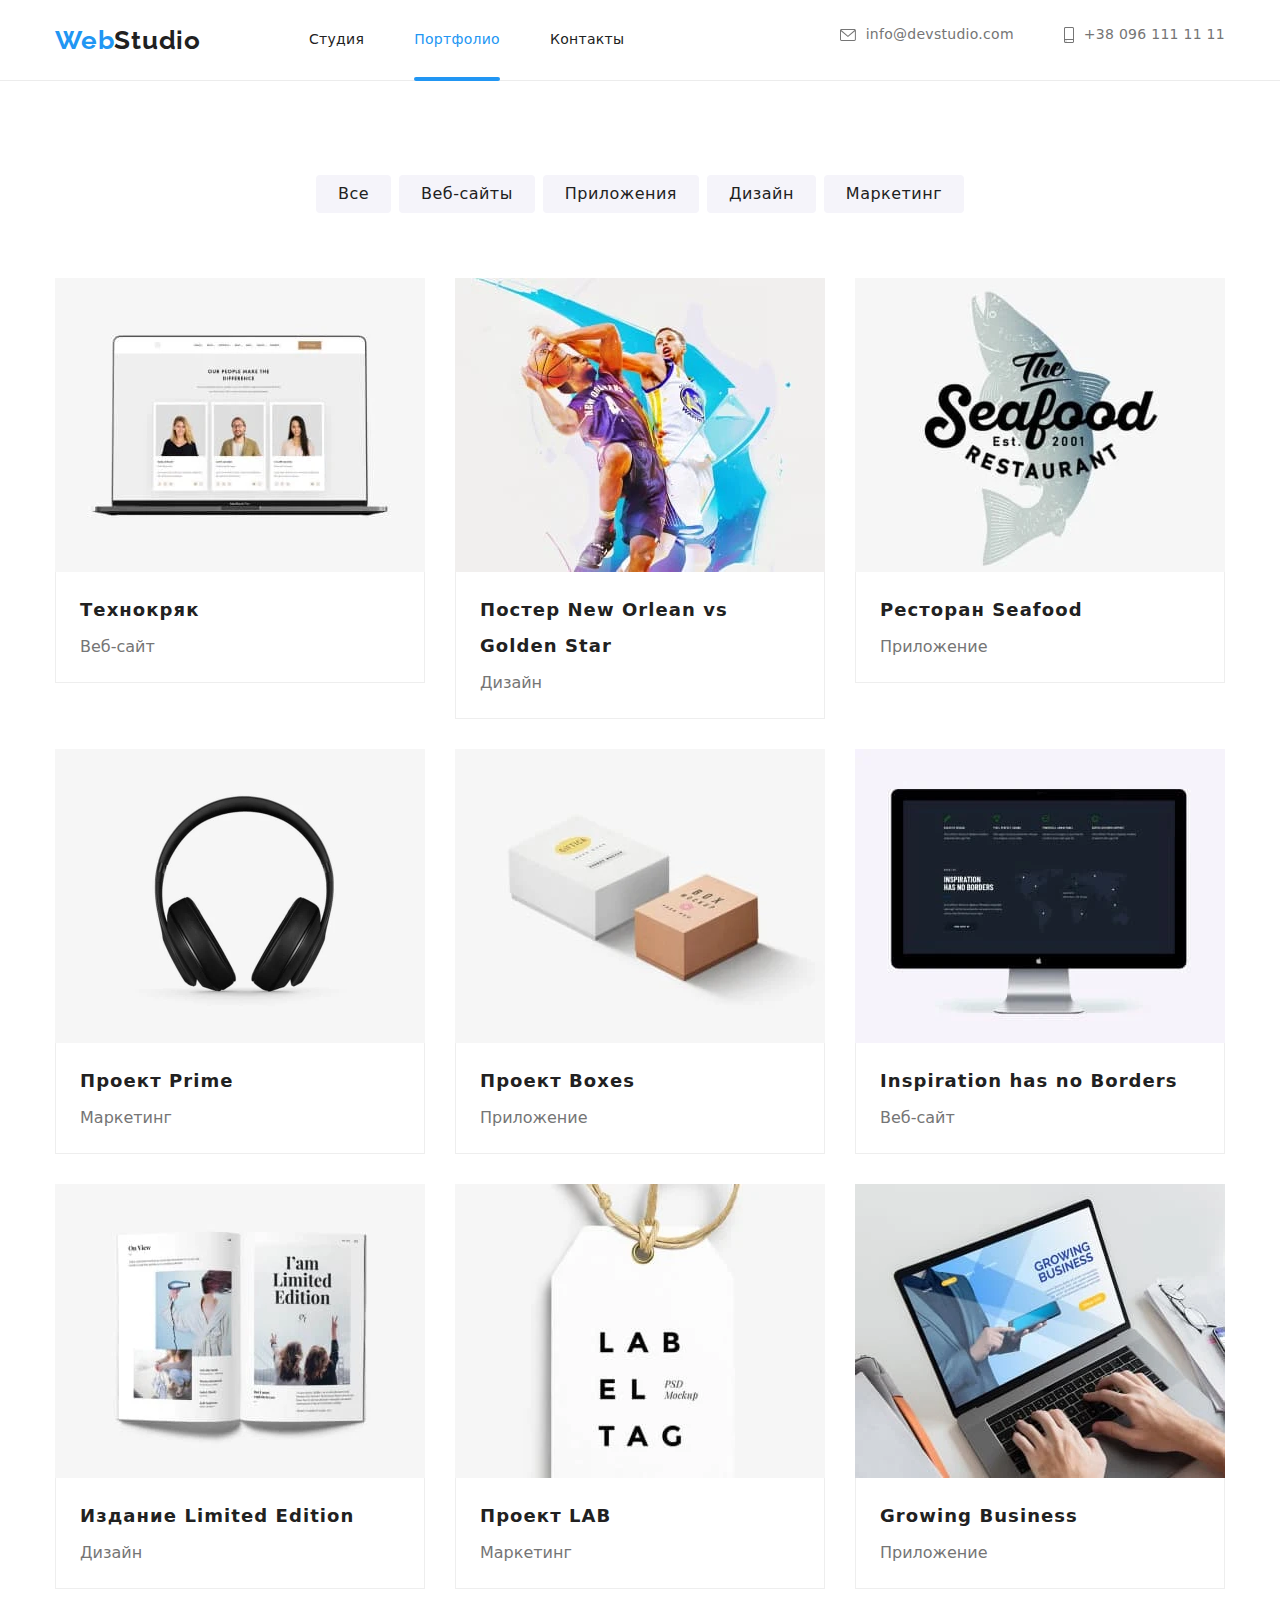
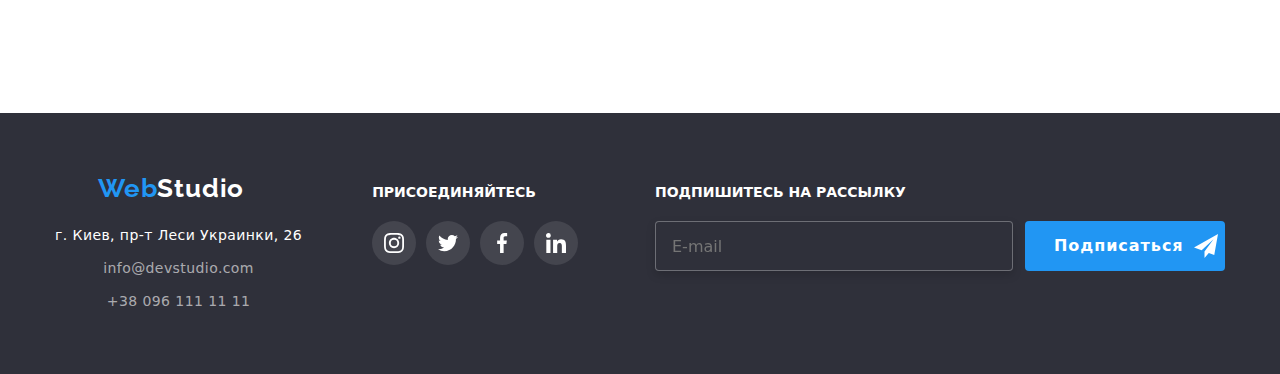
==== commit b24e0307: "Коміт д.з" ====
--- a/portfolio.html
+++ b/portfolio.html
@@ -148,23 +148,80 @@
             </li>
           </ul>
           <!-- Cписок з img -->
-          <ul class="card-set list">
+          <ul class="card-set list cards-link-grow">
             <li class="card-set-item">
-              <a class="portfolio-block link" href="">
+              <a class="portfolio-block link cards-box-grow" href="">
                 <div class="overlay-card">
-                  <img
-                    src="./images/  imgportfolio/img1.jpg"
-                    alt="Изображение-веб-сайт-технокряк"
-                    width="370"
-                    height="294"
-                  />
+                  <!-- Тег picture -->
+                  <picture>
+                    <!-- desktop screen -->
+                    <source
+                      media="(min-width: 1200px)"
+                      srcset="
+                        ./images/imgportfolio/img1-lg.webp    1x,
+                        ./images/imgportfolio/img1@2x-lg.webp 2x
+                      "
+                      type="image/webp"
+                    />
+                    <source
+                      media="(min-width: 1200px)"
+                      srcset="
+                        ./images/imgportfolio/img1-lg.jpg    1x,
+                        ./images/imgportfolio/img1@2x-lg.jpg 2x
+                      "
+                      type="image/jpg"
+                    />
+
+                    <!-- tablet screen -->
+                    <source
+                      media="(min-width: 768px)"
+                      srcset="
+                        ./images/imgportfolio/img1-md.webp    1x,
+                        ./images/imgportfolio/img1@2x-md.webp 2x
+                      "
+                      type="image/webp"
+                    />
+                    <source
+                      media="(min-width: 768px)"
+                      srcset="
+                        ./images/imgportfolio/img1-md.jpg    1x,
+                        ./images/imgportfolio/img1@2x-md.jpg 2x
+                      "
+                      type="image/jpg"
+                    />
+
+                    <!-- mobile screen -->
+                    <source
+                      media="(max-width: 767px)"
+                      srcset="
+                        ./images/imgportfolio/img1-sm.webp    1x,
+                        ./images/imgportfolio/img1@2x-sm.webp 2x
+                      "
+                      type="image/webp"
+                    />
+                    <source
+                      media="(max-width: 767px)"
+                      srcset="
+                        ./images/imgportfolio/img1-sm.jpg    1x,
+                        ./images/imgportfolio/img1@2x-sm.jpg 2x
+                      "
+                      type="image/jpg"
+                    />
+                    <img
+                      src="./images/imgportfolio/img1-sm.jpg"
+                      alt="Изображение-веб-сайт-технокряк"
+                      width="450"
+                      height="294"
+                    />
+                  </picture>
+
                   <p class="portfolio-overlay">
                     Ресурс предлагает комплексные предложения с разным уровнем
                     функционала и сервисов. Все это позволит посетителю получить
                     исчерпывающие сведения о компании или частном лице.
                   </p>
                 </div>
-                <div class="text-frame">
+                <div class="text-frame cards-box-grow">
                   <h2 class="tittle-portfolio">Технокряк</h2>
                   <p class="text-portfolio">Веб-сайт</p>
                 </div>
@@ -174,12 +231,68 @@
             <li class="card-set-item">
               <a class="portfolio-block link" href="">
                 <div class="overlay-card">
-                  <img
-                    src="./images/  imgportfolio/img2.jpg"
-                    alt="Изображение-дизайна-постера"
-                    width="370"
-                    height="294"
-                  />
+                  <picture>
+                    <!-- desktop screen -->
+                    <source
+                      media="(min-width: 1200px)"
+                      srcset="
+                        ./images/imgportfolio/img2-lg.webp    1x,
+                        ./images/imgportfolio/img2@2x-lg.webp 2x
+                      "
+                      type="image/webp"
+                    />
+                    <source
+                      media="(min-width: 1200px)"
+                      srcset="
+                        ./images/imgportfolio/img2-lg.jpg    1x,
+                        ./images/imgportfolio/img2@2x-lg.jpg 2x
+                      "
+                      type="image/jpg"
+                    />
+
+                    <!-- tablet screen -->
+                    <source
+                      media="(min-width: 768px)"
+                      srcset="
+                        ./images/imgportfolio/img2-md.webp    1x,
+                        ./images/imgportfolio/img2@2x-md.webp 2x
+                      "
+                      type="image/webp"
+                    />
+                    <source
+                      media="(min-width: 768px)"
+                      srcset="
+                        ./images/imgportfolio/img2-md.jpg    1x,
+                        ./images/imgportfolio/img2@2x-md.jpg 2x
+                      "
+                      type="image/jpg"
+                    />
+
+                    <!-- mobile screen -->
+                    <source
+                      media="(max-width: 767px)"
+                      srcset="
+                        ./images/imgportfolio/img2-sm.webp    1x,
+                        ./images/imgportfolio/img2@2x-sm.webp 2x
+                      "
+                      type="image/webp"
+                    />
+                    <source
+                      media="(max-width: 767px)"
+                      srcset="
+                        ./images/imgportfolio/img2-sm.jpg    1x,
+                        ./images/imgportfolio/img2@2x-sm.jpg 2x
+                      "
+                      type="image/jpg"
+                    />
+                    <img
+                      src="./images/imgportfolio/img2-sm.jpg"
+                      alt="Изображение-дизайна-постера"
+                      width="450"
+                      height="294"
+                    />
+                  </picture>
+
                   <p class="portfolio-overlay">
                     Ресурс предлагает комплексные предложения с разным уровнем
                     функционала и сервисов. Все это позволит посетителю получить
@@ -199,12 +312,67 @@
             <li class="card-set-item">
               <a class="portfolio-block link" href="">
                 <div class="overlay-card">
-                  <img
-                    src="./images/  imgportfolio/img3.jpg"
-                    alt="Изображение-приложения-ресторана"
-                    width="370"
-                    height="294"
-                  />
+                  <picture>
+                    <!-- desktop screen -->
+                    <source
+                      media="(min-width: 1200px)"
+                      srcset="
+                        ./images/imgportfolio/img3-lg.webp    1x,
+                        ./images/imgportfolio/img3@2x-lg.webp 2x
+                      "
+                      type="image/webp"
+                    />
+                    <source
+                      media="(min-width: 1200px)"
+                      srcset="
+                        ./images/imgportfolio/img3-lg.jpg    1x,
+                        ./images/imgportfolio/img3@2x-lg.jpg 2x
+                      "
+                      type="image/jpg"
+                    />
+
+                    <!-- tablet screen -->
+                    <source
+                      media="(min-width: 768px)"
+                      srcset="
+                        ./images/imgportfolio/img3-md.webp    1x,
+                        ./images/imgportfolio/img3@2x-md.webp 2x
+                      "
+                      type="image/webp"
+                    />
+                    <source
+                      media="(min-width: 768px)"
+                      srcset="
+                        ./images/imgportfolio/img3-md.jpg    1x,
+                        ./images/imgportfolio/img3@2x-md.jpg 2x
+                      "
+                      type="image/jpg"
+                    />
+
+                    <!-- mobile screen -->
+                    <source
+                      media="(max-width: 767px)"
+                      srcset="
+                        ./images/imgportfolio/img3-sm.webp    1x,
+                        ./images/imgportfolio/img3@2x-sm.webp 2x
+                      "
+                      type="image/webp"
+                    />
+                    <source
+                      media="(max-width: 767px)"
+                      srcset="
+                        ./images/imgportfolio/img3-sm.jpg    1x,
+                        ./images/imgportfolio/img3@2x-sm.jpg 2x
+                      "
+                      type="image/jpg"
+                    />
+                    <img
+                      src="./images/imgportfolio/img3-sm.jpg"
+                      alt="Изображение-приложения-ресторана"
+                      width="450"
+                      height="294"
+                    />
+                  </picture>
 
                   <p class="portfolio-overlay">
                     Ресурс предлагает комплексные предложения с разным уровнем
@@ -223,12 +391,67 @@
             <li class="card-set-item">
               <a class="portfolio-block link" href="">
                 <div class="overlay-card">
-                  <img
-                    src="./images/  imgportfolio/img4.jpg"
-                    alt="Изображение-маркетинга-проекта-прайм"
-                    width="370"
-                    height="294"
-                  />
+                  <picture>
+                    <!-- desktop screen -->
+                    <source
+                      media="(min-width: 1200px)"
+                      srcset="
+                        ./images/imgportfolio/img4-lg.webp    1x,
+                        ./images/imgportfolio/img4@2x-lg.webp 2x
+                      "
+                      type="image/webp"
+                    />
+                    <source
+                      media="(min-width: 1200px)"
+                      srcset="
+                        ./images/imgportfolio/img4-lg.jpg    1x,
+                        ./images/imgportfolio/img4@2x-lg.jpg 2x
+                      "
+                      type="image/jpg"
+                    />
+
+                    <!-- tablet screen -->
+                    <source
+                      media="(min-width: 768px)"
+                      srcset="
+                        ./images/imgportfolio/img4-md.webp    1x,
+                        ./images/imgportfolio/img4@2x-md.webp 2x
+                      "
+                      type="image/webp"
+                    />
+                    <source
+                      media="(min-width: 768px)"
+                      srcset="
+                        ./images/imgportfolio/img4-md.jpg    1x,
+                        ./images/imgportfolio/img4@2x-md.jpg 2x
+                      "
+                      type="image/jpg"
+                    />
+
+                    <!-- mobile screen -->
+                    <source
+                      media="(max-width: 767px)"
+                      srcset="
+                        ./images/imgportfolio/img4-sm.webp    1x,
+                        ./images/imgportfolio/img4@2x-sm.webp 2x
+                      "
+                      type="image/webp"
+                    />
+                    <source
+                      media="(max-width: 767px)"
+                      srcset="
+                        ./images/imgportfolio/img4-sm.jpg    1x,
+                        ./images/imgportfolio/img4@2x-sm.jpg 2x
+                      "
+                      type="image/jpg"
+                    />
+                    <img
+                      src="./images/imgportfolio/img4-sm.jpg"
+                      alt="Изображение-маркетинга-проекта-прайм"
+                      width="450"
+                      height="294"
+                    />
+                  </picture>
 
                   <p class="portfolio-overlay">
                     Ресурс предлагает комплексные предложения с разным уровнем
@@ -246,12 +469,67 @@
             <li class="card-set-item">
               <a class="portfolio-block link" href="">
                 <div class="overlay-card">
-                  <img
-                    src="./images/  imgportfolio/img5.jpg"
-                    alt="Изображение-приложения-проекта-Боксес"
-                    width="370"
-                    height="294"
-                  />
+                  <picture>
+                    <!-- desktop screen -->
+                    <source
+                      media="(min-width: 1200px)"
+                      srcset="
+                        ./images/imgportfolio/img5-lg.webp    1x,
+                        ./images/imgportfolio/img5@2x-lg.webp 2x
+                      "
+                      type="image/webp"
+                    />
+                    <source
+                      media="(min-width: 1200px)"
+                      srcset="
+                        ./images/imgportfolio/img5-lg.jpg    1x,
+                        ./images/imgportfolio/img5@2x-lg.jpg 2x
+                      "
+                      type="image/jpg"
+                    />
+
+                    <!-- tablet screen -->
+                    <source
+                      media="(min-width: 768px)"
+                      srcset="
+                        ./images/imgportfolio/img5-md.webp    1x,
+                        ./images/imgportfolio/img5@2x-md.webp 2x
+                      "
+                      type="image/webp"
+                    />
+                    <source
+                      media="(min-width: 768px)"
+                      srcset="
+                        ./images/imgportfolio/img5-md.jpg    1x,
+                        ./images/imgportfolio/img5@2x-md.jpg 2x
+                      "
+                      type="image/jpg"
+                    />
+
+                    <!-- mobile screen -->
+                    <source
+                      media="(max-width: 767px)"
+                      srcset="
+                        ./images/imgportfolio/img5-sm.webp    1x,
+                        ./images/imgportfolio/img5@2x-sm.webp 2x
+                      "
+                      type="image/webp"
+                    />
+                    <source
+                      media="(max-width: 767px)"
+                      srcset="
+                        ./images/imgportfolio/img5-sm.jpg    1x,
+                        ./images/imgportfolio/img5@2x-sm.jpg 2x
+                      "
+                      type="image/jpg"
+                    />
+                    <img
+                      src="./images/imgportfolio/img5-sm.jpg"
+                      alt="Изображение-приложения-проекта-Боксес"
+                      width="450"
+                      height="294"
+                    />
+                  </picture>
 
                   <p class="portfolio-overlay">
                     Ресурс предлагает комплексные предложения с разным уровнем
@@ -270,12 +548,67 @@
             <li class="card-set-item">
               <a class="portfolio-block link" href="">
                 <div class="overlay-card">
-                  <img
-                    src="./images/  imgportfolio/img6.jpg"
-                    alt="Изображение-веб-сайта"
-                    width="370"
-                    height="294"
-                  />
+                  <picture>
+                    <!-- desktop screen -->
+                    <source
+                      media="(min-width: 1200px)"
+                      srcset="
+                        ./images/imgportfolio/img6-lg.webp    1x,
+                        ./images/imgportfolio/img6@2x-lg.webp 2x
+                      "
+                      type="image/webp"
+                    />
+                    <source
+                      media="(min-width: 1200px)"
+                      srcset="
+                        ./images/imgportfolio/img6-lg.jpg    1x,
+                        ./images/imgportfolio/img6@2x-lg.jpg 2x
+                      "
+                      type="image/jpg"
+                    />
+
+                    <!-- tablet screen -->
+                    <source
+                      media="(min-width: 768px)"
+                      srcset="
+                        ./images/imgportfolio/img6-md.webp    1x,
+                        ./images/imgportfolio/img6@2x-md.webp 2x
+                      "
+                      type="image/webp"
+                    />
+                    <source
+                      media="(min-width: 768px)"
+                      srcset="
+                        ./images/imgportfolio/img6-md.jpg    1x,
+                        ./images/imgportfolio/img6@2x-md.jpg 2x
+                      "
+                      type="image/jpg"
+                    />
+
+                    <!-- mobile screen -->
+                    <source
+                      media="(max-width: 767px)"
+                      srcset="
+                        ./images/imgportfolio/img6-sm.webp    1x,
+                        ./images/imgportfolio/img6@2x-sm.webp 2x
+                      "
+                      type="image/webp"
+                    />
+                    <source
+                      media="(max-width: 767px)"
+                      srcset="
+                        ./images/imgportfolio/img6-sm.jpg    1x,
+                        ./images/imgportfolio/img6@2x-sm.jpg 2x
+                      "
+                      type="image/jpg"
+                    />
+                    <img
+                      src="./images/imgportfolio/img6-sm.jpg"
+                      alt="Изображение-веб-сайта"
+                      width="450"
+                      height="294"
+                    />
+                  </picture>
 
                   <p class="portfolio-overlay">
                     Ресурс предлагает комплексные предложения с разным уровнем
@@ -294,12 +627,67 @@
             <li class="card-set-item">
               <a class="portfolio-block link" href="">
                 <div class="overlay-card">
-                  <img
-                    src="./images/  imgportfolio/img7.jpg"
-                    alt="Изображение-дизайна-издания"
-                    width="370"
-                    height="294"
-                  />
+                  <picture>
+                    <!-- desktop screen -->
+                    <source
+                      media="(min-width: 1200px)"
+                      srcset="
+                        ./images/imgportfolio/img7-lg.webp    1x,
+                        ./images/imgportfolio/img7@2x-lg.webp 2x
+                      "
+                      type="image/webp"
+                    />
+                    <source
+                      media="(min-width: 1200px)"
+                      srcset="
+                        ./images/imgportfolio/img7-lg.jpg    1x,
+                        ./images/imgportfolio/img7@2x-lg.jpg 2x
+                      "
+                      type="image/jpg"
+                    />
+
+                    <!-- tablet screen -->
+                    <source
+                      media="(min-width: 768px)"
+                      srcset="
+                        ./images/imgportfolio/img7-md.webp    1x,
+                        ./images/imgportfolio/img7@2x-md.webp 2x
+                      "
+                      type="image/webp"
+                    />
+                    <source
+                      media="(min-width: 768px)"
+                      srcset="
+                        ./images/imgportfolio/img7-md.jpg    1x,
+                        ./images/imgportfolio/img7@2x-md.jpg 2x
+                      "
+                      type="image/jpg"
+                    />
+
+                    <!-- mobile screen -->
+                    <source
+                      media="(max-width: 767px)"
+                      srcset="
+                        ./images/imgportfolio/img7-sm.webp    1x,
+                        ./images/imgportfolio/img7@2x-sm.webp 2x
+                      "
+                      type="image/webp"
+                    />
+                    <source
+                      media="(max-width: 767px)"
+                      srcset="
+                        ./images/imgportfolio/img7-sm.jpg    1x,
+                        ./images/imgportfolio/img7@2x-sm.jpg 2x
+                      "
+                      type="image/jpg"
+                    />
+                    <img
+                      src="./images/imgportfolio/img7-sm.jpg"
+                      alt="Изображение-дизайна-издания"
+                      width="450"
+                      height="294"
+                    />
+                  </picture>
 
                   <p class="portfolio-overlay">
                     Ресурс предлагает комплексные предложения с разным уровнем
@@ -318,12 +706,67 @@
             <li class="card-set-item">
               <a class="portfolio-block link" href="">
                 <div class="overlay-card">
-                  <img
-                    src="./images/  imgportfolio/img8.jpg"
-                    alt="Изображение-маркетинга-проекта"
-                    width="370"
-                    height="294"
-                  />
+                  <picture>
+                    <!-- desktop screen -->
+                    <source
+                      media="(min-width: 1200px)"
+                      srcset="
+                        ./images/imgportfolio/img8-lg.webp    1x,
+                        ./images/imgportfolio/img8@2x-lg.webp 2x
+                      "
+                      type="image/webp"
+                    />
+                    <source
+                      media="(min-width: 1200px)"
+                      srcset="
+                        ./images/imgportfolio/img8-lg.jpg    1x,
+                        ./images/imgportfolio/img8@2x-lg.jpg 2x
+                      "
+                      type="image/jpg"
+                    />
+
+                    <!-- tablet screen -->
+                    <source
+                      media="(min-width: 768px)"
+                      srcset="
+                        ./images/imgportfolio/img8-md.webp    1x,
+                        ./images/imgportfolio/img8@2x-md.webp 2x
+                      "
+                      type="image/webp"
+                    />
+                    <source
+                      media="(min-width: 768px)"
+                      srcset="
+                        ./images/imgportfolio/img8-md.jpg    1x,
+                        ./images/imgportfolio/img8@2x-md.jpg 2x
+                      "
+                      type="image/jpg"
+                    />
+
+                    <!-- mobile screen -->
+                    <source
+                      media="(max-width: 767px)"
+                      srcset="
+                        ./images/imgportfolio/img8-sm.webp    1x,
+                        ./images/imgportfolio/img8@2x-sm.webp 2x
+                      "
+                      type="image/webp"
+                    />
+                    <source
+                      media="(max-width: 767px)"
+                      srcset="
+                        ./images/imgportfolio/img8-sm.jpg    1x,
+                        ./images/imgportfolio/img8@2x-sm.jpg 2x
+                      "
+                      type="image/jpg"
+                    />
+                    <img
+                      src="./images/imgportfolio/img8-sm.jpg"
+                      alt="Изображение-маркетинга-проекта"
+                      width="450"
+                      height="294"
+                    />
+                  </picture>
 
                   <p class="portfolio-overlay">
                     Ресурс предлагает комплексные предложения с разным уровнем
@@ -342,12 +785,67 @@
             <li class="card-set-item">
               <a class="portfolio-block link" href="">
                 <div class="overlay-card">
-                  <img
-                    src="./images/  imgportfolio/img9.jpg"
-                    alt="Изображение-приложения-бизнес"
-                    width="370"
-                    height="294"
-                  />
+                  <picture>
+                    <!-- desktop screen -->
+                    <source
+                      media="(min-width: 1200px)"
+                      srcset="
+                        ./images/imgportfolio/img9-lg.webp    1x,
+                        ./images/imgportfolio/img9@2x-lg.webp 2x
+                      "
+                      type="image/webp"
+                    />
+                    <source
+                      media="(min-width: 1200px)"
+                      srcset="
+                        ./images/imgportfolio/img9-lg.jpg    1x,
+                        ./images/imgportfolio/img9@2x-lg.jpg 2x
+                      "
+                      type="image/jpg"
+                    />
+
+                    <!-- tablet screen -->
+                    <source
+                      media="(min-width: 768px)"
+                      srcset="
+                        ./images/imgportfolio/img9-md.webp    1x,
+                        ./images/imgportfolio/img9@2x-md.webp 2x
+                      "
+                      type="image/webp"
+                    />
+                    <source
+                      media="(min-width: 768px)"
+                      srcset="
+                        ./images/imgportfolio/img9-md.jpg    1x,
+                        ./images/imgportfolio/img9@2x-md.jpg 2x
+                      "
+                      type="image/jpg"
+                    />
+
+                    <!-- mobile screen -->
+                    <source
+                      media="(max-width: 767px)"
+                      srcset="
+                        ./images/imgportfolio/img9-sm.webp    1x,
+                        ./images/imgportfolio/img9@2x-sm.webp 2x
+                      "
+                      type="image/webp"
+                    />
+                    <source
+                      media="(max-width: 767px)"
+                      srcset="
+                        ./images/imgportfolio/img9-sm.jpg    1x,
+                        ./images/imgportfolio/img8@2x-sm.jpg 2x
+                      "
+                      type="image/jpg"
+                    />
+                    <img
+                      src="./images/imgportfolio/img9-sm.jpg"
+                      alt="Изображение-приложения-бизнес"
+                      width="450"
+                      height="294"
+                    />
+                  </picture>
 
                   <p class="portfolio-overlay">
                     Ресурс предлагает комплексные предложения с разным уровнем
@@ -367,7 +865,7 @@
       </section>
     </main>
     <!-- Секція футер -->
-    <!-- <footer class="page-footer">
+    <footer class="page-footer">
       <div class="container footer-box">
         <div class="footer-item-adress">
           <a class="logo link footer-logo" href="./index.html">
@@ -456,7 +954,7 @@
           </form>
         </div>
       </div>
-    </footer> -->
+    </footer>
     <script src="./js/modal.js"></script>
     <script src="./js/menu.js"></script>
   </body>
--- a/css/main.min.css
+++ b/css/main.min.css
@@ -1 +1 @@
-.visually-hidden{position:absolute;width:1px;height:1px;margin:-1px;border:0;padding:0;white-space:nowrap;-webkit-clip-path:inset(100%);clip-path:inset(100%);clip:rect(0 0 0 0);overflow:hidden}:root{--main-font: "Roboto";--secondary-font: "Raleway";--main-txt-cl: #757575;--accent-cl: #2196f3;--black-cl: #212121;--white-cl: #ffffff;--hero-footer-bg-cl: #2f303a;--footer-mail-tel-cl: rgba(255, 255, 255, 0.6);--second-cl-btn-main: #188ce8;--background-btn: #f5f4fa;--portfolio-cl: #eeeeee;--header-cl: #ececec;--icon-cl: #afb1b8;--footer-bcg-cl: rgba(255, 255, 255, 0.1);--color-overlay: rgba(33, 150, 243, 0.9);--form-cl: rgba(33, 33, 33, 0.2);--indent: 30px;--anim: 250ms cubic-bezier(0.4, 0, 0.2, 1)}h1,h2,h3,p{margin:0}img{display:block;width:100%;height:auto}.list{list-style:none;margin:0;padding:0}.no-scroll{overflow:hidden}.link{text-decoration:none}@media screen and (min-width: 320px)and (max-width: 767px){.nav{display:none}}.nav-link{display:block;padding-top:32px;padding-bottom:32px;font-weight:500;font-size:14px;line-height:1.14;letter-spacing:.02em;color:var(--black-cl);-webkit-transition:color var(--anim);transition:color var(--anim)}.nav-link:hover,.nav-link:focus{color:var(--accent-cl)}.nav__list-item:not(:last-child){margin-right:50px}.nav__list-item{position:relative}.current--link{position:relative;display:-webkit-box;display:-ms-flexbox;display:flex;-webkit-box-align:center;-ms-flex-align:center;align-items:center;color:var(--accent-cl)}.current--link::before{position:absolute;content:"";bottom:0;left:0;display:inline-block;width:100%;height:4px;background-color:var(--accent-cl);border-radius:2px;-webkit-transform:translateY(1px);transform:translateY(1px)}.mobile-menu-btn{background-color:rgba(0,0,0,0);border:none;width:40px;height:40px;cursor:pointer;display:-webkit-box;display:-ms-flexbox;display:flex;-webkit-box-align:center;-ms-flex-align:center;align-items:center;-webkit-box-pack:center;-ms-flex-pack:center;justify-content:center;z-index:1000}@media screen and (min-width: 768px){.mobile-menu-btn{display:none}}.mobile-menu-burger{-webkit-transition:500ms;transition:500ms}.mobile-menu-btn.is-open .mobile-menu-burger{opacity:0}.mobile-menu-btn{margin-left:auto}.mobile-menu-close{opacity:0;-webkit-transition:500ms;transition:500ms}.mobile-menu-btn.is-open .mobile-menu-close{opacity:1}.mobil-menu{position:fixed;top:0;left:0;z-index:100;-webkit-transform:translateX(100%);transform:translateX(100%);width:100vw;height:100vh;padding:48px 40px;display:-webkit-box;display:-ms-flexbox;display:flex;-webkit-box-orient:vertical;-webkit-box-direction:normal;-ms-flex-direction:column;flex-direction:column;background-color:var(--white-cl);-webkit-transition:-webkit-transform 500ms;transition:-webkit-transform 500ms;transition:transform 500ms;transition:transform 500ms, -webkit-transform 500ms}.mobil-menu.is-open{-webkit-transform:translateX(0);transform:translateX(0)}@media screen and (min-width: 768px){.mobil-menu{display:none}}.mobile-menu-nav{margin-bottom:auto}.mobile-nav-item{font-weight:500;font-size:40px;line-height:47px;letter-spacing:.02em;color:var(---black-cl)}.mobile-menu-nav-item:not(:last-child){margin-bottom:32px}.mobile-menu-nav-item:not(:last-child):hover,.mobile-menu-nav-item:not(:last-child):focus{fill:var(--accent-cl)}.mobile-menu-nav-item .current{color:var(--accent-cl)}.mobile-menu-contacts{margin-bottom:64px}.mobile-menu-tel-mail{font-weight:500;font-size:24px;line-height:28px;letter-spacing:.02em;color:var(--main-txt-cl)}.mobile-menu-contacts-item:not(:last-child){margin-bottom:32px}.mobile-menu-contacts-item .accent{font-size:34px;color:var(--accent-cl)}.mobile-menu-socials{display:-webkit-box;display:-ms-flexbox;display:flex;-webkit-box-align:center;-ms-flex-align:center;align-items:center;-ms-flex-wrap:wrap;flex-wrap:wrap;gap:10px}.mobile-menu-socials-link{font-weight:500;font-size:18px;line-height:1.22;letter-spacing:.02em;color:var(--accent-cl)}.mobile-menu-socials-item:not(:last-child) .mobile-menu-socials-link{padding-right:10px;border-right:1px solid var(--form-cl)}.section{padding-top:94px;padding-bottom:94px}.card-set{display:-webkit-box;display:-ms-flexbox;display:flex;-ms-flex-wrap:wrap;flex-wrap:wrap;-webkit-box-pack:center;-ms-flex-pack:center;justify-content:center;-ms-flex-preferred-size:calc(100% - var(--indent));flex-basis:calc(100% - var(--indent))}@media screen and (min-width: 768px){.card-set{margin-left:calc(-1*var(--indent))}}@media screen and (min-width: 1200px){.card-set{margin-left:calc(-1*var(--indent))}}@media screen and (min-width: 480px){.card-set-item{-ms-flex-preferred-size:calc(100% - var(--indent));flex-basis:calc(100% - var(--indent));max-width:450px}}@media screen and (min-width: 768px){.card-set-item{-ms-flex-preferred-size:calc(50% - var(--indent));flex-basis:calc(50% - var(--indent));margin-left:var(--indent);max-width:354px}}@media screen and (min-width: 1200px){.card-set-item{-ms-flex-preferred-size:calc(33.3333333333% - var(--indent));flex-basis:calc(33.3333333333% - var(--indent));margin-left:var(--indent);max-width:370px}}.card-set-item:not(:last-child){margin-bottom:var(--indent)}.overlay-card{position:relative;overflow:hidden}.portfolio-overlay{position:absolute;display:-webkit-box;display:-ms-flexbox;display:flex;-webkit-box-align:center;-ms-flex-align:center;align-items:center;-webkit-box-pack:center;-ms-flex-pack:center;justify-content:center;background-color:var(--color-overlay);top:0;left:0;width:100%;height:100%;padding:63px 24px;-webkit-transform:translateY(100%);transform:translateY(100%);-webkit-transition:-webkit-transform var(--anim);transition:-webkit-transform var(--anim);transition:transform var(--anim);transition:transform var(--anim), -webkit-transform var(--anim);font-size:18px;letter-spacing:.03em;line-height:1.56;color:var(--white-cl)}.portfolio-block:hover .portfolio-overlay,.portfolio-block:focus .portfolio-overlay{-webkit-transform:translateY(0);transform:translateY(0)}.portfolio-block{display:block;-webkit-transition:-webkit-box-shadow var(--anim);transition:-webkit-box-shadow var(--anim);transition:box-shadow var(--anim);transition:box-shadow var(--anim), -webkit-box-shadow var(--anim)}.portfolio-block:hover,.portfolio-block:focus{-webkit-box-shadow:0px 1px 1px rgba(0,0,0,.12),0px 4px 4px rgba(0,0,0,.06),1px 4px 6px rgba(0,0,0,.16);box-shadow:0px 1px 1px rgba(0,0,0,.12),0px 4px 4px rgba(0,0,0,.06),1px 4px 6px rgba(0,0,0,.16)}.text-frame{padding:20px 24px;border:1px solid var(--portfolio-cl);border-top:none}.container{width:100%;padding-left:15px;padding-right:15px;margin-left:auto;margin-right:auto}@media screen and (min-width: 480px){.container{max-width:480px}}@media screen and (min-width: 768px){.container{max-width:768px}}@media screen and (min-width: 1200px){.container{max-width:1200px}}.btn-modal{padding:10px 55px 10px 56px;margin-top:30px;margin-left:auto;margin-right:auto;border-radius:4px;border:none;font-family:inherit;font-weight:700;font-size:16px;line-height:1.88;display:-webkit-box;display:-ms-flexbox;display:flex;-webkit-box-align:center;-ms-flex-align:center;align-items:center;text-align:center;letter-spacing:.06em;color:var(--white-cl);background-color:var(--accent-cl);cursor:pointer;-webkit-transition:background-color var(--anim),color var(--anim);transition:background-color var(--anim),color var(--anim)}.btn-modal:hover,.btn-modal:focus{background-color:var(--second-cl-btn-main)}.btn-main{padding:10px 32px;margin-top:30px;margin-left:auto;margin-right:auto;border-radius:4px;border:none;font-family:inherit;font-weight:700;font-size:16px;line-height:1.88;display:-webkit-box;display:-ms-flexbox;display:flex;-webkit-box-align:center;-ms-flex-align:center;align-items:center;text-align:center;letter-spacing:.06em;color:var(--white-cl);background-color:var(--accent-cl);cursor:pointer;-webkit-transition:background-color var(--anim),color var(--anim);transition:background-color var(--anim),color var(--anim)}.btn-main:hover,.btn-main:focus{background-color:var(--second-cl-btn-main)}.btn-footer{width:200px;padding-left:29px;margin-left:12px;border-radius:4px;border:none;font-family:inherit;font-weight:700;font-size:16px;line-height:1.88;display:-webkit-box;display:-ms-flexbox;display:flex;-webkit-box-align:center;-ms-flex-align:center;align-items:center;text-align:center;letter-spacing:.06em;color:var(--white-cl);background-color:var(--accent-cl);cursor:pointer;-webkit-transition:background-color var(--anim),color var(--anim);transition:background-color var(--anim),color var(--anim)}.btn-footer:hover,.btn-footer:focus{background-color:var(--second-cl-btn-main)}.button-send{fill:var(--white-cl);margin-left:10px}.btn-portfolio{padding:6px 22px;border:none;border-radius:4px;font-family:inherit;font-weight:500;font-size:16px;line-height:1.62;text-align:center;letter-spacing:.03em;color:var(--black-cl);background-color:var(--background-btn);cursor:pointer;-webkit-transition:background-color var(--anim),color var(--anim),-webkit-box-shadow var(--anim);transition:background-color var(--anim),color var(--anim),-webkit-box-shadow var(--anim);transition:background-color var(--anim),color var(--anim),box-shadow var(--anim);transition:background-color var(--anim),color var(--anim),box-shadow var(--anim),-webkit-box-shadow var(--anim)}.btn-portfolio:hover,.btn-portfolio:focus{background-color:var(--accent-cl);color:var(--white-cl);-webkit-box-shadow:0px 3px 1px rgba(0,0,0,.1),0px 1px 2px rgba(0,0,0,.08),0px 2px 2px rgba(0,0,0,.12);box-shadow:0px 3px 1px rgba(0,0,0,.1),0px 1px 2px rgba(0,0,0,.08),0px 2px 2px rgba(0,0,0,.12)}.modal-close-btn{position:absolute;top:0;right:0;background-color:var(--white-cl);border-radius:50%;border:1px solid rgba(0,0,0,.1);display:-webkit-box;display:-ms-flexbox;display:flex;-webkit-box-align:center;-ms-flex-align:center;align-items:center;-webkit-box-pack:center;-ms-flex-pack:center;justify-content:center;padding:0;width:30px;height:30px;margin:8px;cursor:pointer;-webkit-transition:fill var(--anim);transition:fill var(--anim)}.modal-close-btn:hover,.modal-close-btn:focus{fill:var(--accent-cl)}.btn-footer{width:200px;padding-left:29px;margin-left:12px;border-radius:4px;border:none;font-family:inherit;font-weight:700;font-size:16px;line-height:1.88;display:-webkit-box;display:-ms-flexbox;display:flex;-webkit-box-align:center;-ms-flex-align:center;align-items:center;text-align:center;letter-spacing:.06em;color:var(--white-cl);background-color:var(--accent-cl);cursor:pointer;-webkit-transition:background-color var(--anim),color var(--anim);transition:background-color var(--anim),color var(--anim)}.btn-footer:hover,.btn-footer:focus{background-color:var(--second-cl-btn-main)}.button-send{fill:var(--white-cl);margin-left:10px}.list-button{display:-webkit-box;display:-ms-flexbox;display:flex;-ms-flex-wrap:wrap;flex-wrap:wrap;-webkit-box-pack:start;-ms-flex-pack:start;justify-content:flex-start;margin-bottom:40px;margin-bottom:30px}@media screen and (min-width: 768px){.list-button{-webkit-box-pack:center;-ms-flex-pack:center;justify-content:center}}@media screen and (min-width: 1200px){.list-button{-webkit-box-pack:center;-ms-flex-pack:center;justify-content:center;margin-bottom:50px}}.portfolio-btn-list:not(:last-child){margin-right:8px;padding-bottom:15px}.btn-portfolio{padding:6px 22px;border:none;border-radius:4px;font-family:inherit;font-weight:500;font-size:16px;line-height:1.62;text-align:center;letter-spacing:.03em;color:var(--black-cl);background-color:var(--background-btn);cursor:pointer;-webkit-transition:background-color var(--anim),color var(--anim),-webkit-box-shadow var(--anim);transition:background-color var(--anim),color var(--anim),-webkit-box-shadow var(--anim);transition:background-color var(--anim),color var(--anim),box-shadow var(--anim);transition:background-color var(--anim),color var(--anim),box-shadow var(--anim),-webkit-box-shadow var(--anim)}.btn-portfolio:hover,.btn-portfolio:focus{background-color:var(--accent-cl);color:var(--white-cl);-webkit-box-shadow:0px 3px 1px rgba(0,0,0,.1),0px 1px 2px rgba(0,0,0,.08),0px 2px 2px rgba(0,0,0,.12);box-shadow:0px 3px 1px rgba(0,0,0,.1),0px 1px 2px rgba(0,0,0,.08),0px 2px 2px rgba(0,0,0,.12)}.main-title{width:696px;margin-left:auto;margin-right:auto;font-weight:900;font-size:44px;text-align:center;line-height:1.36;letter-spacing:.06em;text-transform:uppercase;color:var(--white-cl)}.section-tittle{font-weight:700;color:var(--black-cl)}.tittle-big{font-size:36px;line-height:1.17;text-align:center;margin-bottom:50px}@media screen and (min-width: 480px)and (max-width: 1199px){.tittle-big{font-size:28px;line-height:1.18;margin-bottom:30px}}.tittle-small{font-size:14px;line-height:1.14;text-transform:uppercase}.tittle-portfolio{font-weight:700;font-size:18px;line-height:2;letter-spacing:.06em;color:var(--black-cl);margin-bottom:4px}.text-portfolio{font-size:16px;line-height:1.88;color:var(--main-txt-cl)}.sign-up-text{display:inline-block;color:var(--black-cl);font-size:20px;line-height:23px;text-align:center;margin-bottom:12px}.form-field{display:-webkit-box;display:-ms-flexbox;display:flex;-webkit-box-orient:vertical;-webkit-box-direction:normal;-ms-flex-direction:column;flex-direction:column;text-align:start;font-size:12px;line-height:1.17;letter-spacing:.01em;margin-bottom:4px}.form-field-last{display:-webkit-box;display:-ms-flexbox;display:flex;-webkit-box-orient:vertical;-webkit-box-direction:normal;-ms-flex-direction:column;flex-direction:column;text-align:start;margin-bottom:4px;font-size:12px;line-height:1.17;letter-spacing:.01em}.position-icon{position:relative}.position-icon:focus-within .form-stroke,.position-icon:hover .form-stroke{border-color:var(--color-overlay)}.icon-inputs{position:absolute;top:14px;left:15px;fill:var(--black-cl);-webkit-transition:fill var(--anim);transition:fill var(--anim)}.position-icon:focus-within .icon-inputs,.position-icon:hover .icon-inputs{fill:var(--color-overlay)}.form-stroke{width:448px;height:40px;border:1px solid var(--form-cl);border-radius:4px;padding:12px 16px;padding-left:42px;margin-bottom:10px;outline:rgba(0,0,0,0);-webkit-transition:border-color var(--anim);transition:border-color var(--anim)}.form-stroke-comment{width:448px;height:120px;border:1px solid var(--form-cl);border-radius:4px;padding:12px 16px;resize:none;font-size:12px;line-height:1.16;letter-spacing:.01em;margin-bottom:20px;outline:rgba(0,0,0,0);-webkit-transition:border-color var(--anim);transition:border-color var(--anim)}.position-icon:focus-within .form-stroke-comment,.position-icon:hover .form-stroke-comment{border-color:var(--color-overlay)}.terms-agreement{color:var(--color-overlay)}.backdrop{position:fixed;top:0;left:0;z-index:1000;width:100%;height:100%;background-color:rgba(0,0,0,.2);opacity:1;visibility:visible;pointer-events:initial;-webkit-transition:opacity var(--anim),visibility var(--anim);transition:opacity var(--anim),visibility var(--anim)}.is-hidden{opacity:0;visibility:hidden;pointer-events:none}.modal{position:absolute;top:50%;left:50%;-webkit-transform:translate(-50%, -50%);transform:translate(-50%, -50%);width:528px;height:581px;padding:40px;background-color:var(--white-cl);-webkit-box-shadow:0px 1px 3px rgba(0,0,0,.12),0px 1px 1px rgba(0,0,0,.14),0px 2px 1px rgba(0,0,0,.2);box-shadow:0px 1px 3px rgba(0,0,0,.12),0px 1px 1px rgba(0,0,0,.14),0px 2px 1px rgba(0,0,0,.2);border-radius:4px}.modal-close-btn{position:absolute;top:0;right:0;background-color:var(--white-cl);border-radius:50%;border:1px solid rgba(0,0,0,.1);display:-webkit-box;display:-ms-flexbox;display:flex;-webkit-box-align:center;-ms-flex-align:center;align-items:center;-webkit-box-pack:center;-ms-flex-pack:center;justify-content:center;padding:0;width:30px;height:30px;margin:8px;cursor:pointer;-webkit-transition:fill var(--anim);transition:fill var(--anim)}.modal-close-btn:hover,.modal-close-btn:focus{fill:var(--accent-cl)}.header{border-bottom:1px solid var(--header-cl)}.header-container{display:-webkit-box;display:-ms-flexbox;display:flex;-webkit-box-align:center;-ms-flex-align:center;align-items:center}.header__list{display:-webkit-box;display:-ms-flexbox;display:flex;margin-left:auto}.header__list .contact-mail+.contact-telephone{margin-left:50px}@media screen and (min-width: 767px)and (max-width: 1199px){.contact{display:-webkit-box;display:-ms-flexbox;display:flex;-ms-flex-wrap:wrap;flex-wrap:wrap;-webkit-box-pack:end;-ms-flex-pack:end;justify-content:flex-end}}.logo{font-family:var(--secondary-font),sans-serif;font-weight:700;letter-spacing:.03em;color:var(--accent-cl)}@media screen and (min-width: 480px){.logo{font-size:24px;line-height:1.17;padding-top:16px;padding-bottom:16px;padding-right:15px;margin-right:276px}}@media screen and (min-width: 768px){.logo{font-size:24px;line-height:1.17;margin-right:88px}}@media screen and (min-width: 1200px){.logo{font-size:26px;line-height:1.19;margin-right:93px}}.logo-style-black{color:var(--black-cl)}.logo-style-white{color:var(--white-cl)}.contact-list{display:-webkit-box;display:-ms-flexbox;display:flex;-webkit-box-align:center;-ms-flex-align:center;align-items:center;margin-left:auto;font-weight:500;font-size:14px;line-height:1.14;letter-spacing:.02em;color:var(--main-txt-cl);-webkit-transition:color var(--anim);transition:color var(--anim)}.contact-list:hover,.contact-list:focus{color:var(--accent-cl)}@media screen and (min-width: 480px)and (max-width: 767px){.contact-list{display:none}}@media screen and (min-width: 767px)and (max-width: 1199px){.contact-list{font-size:12px;line-height:1.67px}}.contact--icon{fill:currentColor;margin-right:10px}.contact-mail{margin-bottom:10px}.hero{background-color:var(--hero-footer-bg-cl);background-image:-webkit-gradient(linear, left top, right top, from(rgba(47, 48, 58, 0.4)), to(rgba(47, 48, 58, 0.4))),url(../images/hero/background.jpg);background-image:linear-gradient(to right, rgba(47, 48, 58, 0.4), rgba(47, 48, 58, 0.4)),url(../images/hero/background.jpg);background-repeat:no-repeat;background-position:center;background-size:cover;max-width:1600px;height:600px;margin-left:auto;margin-right:auto;padding-top:200px;padding-bottom:200px}.benefits-text{font-size:14px;line-height:1.71;margin-top:10px;color:var(--main-txt-cl)}.benefits-title{max-width:270px}.benefits-list{display:-webkit-box;display:-ms-flexbox;display:flex}@media screen and (min-width: 320px)and (max-width: 1199px){.benefits-list{-ms-flex-wrap:wrap;flex-wrap:wrap;gap:30px;-webkit-box-pack:center;-ms-flex-pack:center;justify-content:center}}@media screen and (min-width: 1200px){.about__benefits__list:not(:last-child){margin-right:30px}}.benefits-link{display:-webkit-box;display:-ms-flexbox;display:flex;-webkit-box-align:center;-ms-flex-align:center;align-items:center;-webkit-box-pack:center;-ms-flex-pack:center;justify-content:center;width:270px;height:120px;background-color:var(--background-btn);border-radius:4px;margin-bottom:30px}.benefits--icon{fill:currentColor}.about{padding-bottom:94px}@media screen and (min-width: 320px)and (max-width: 1199px){.about{display:none}}.about-list{display:-webkit-box;display:-ms-flexbox;display:flex;-ms-flex-preferred-size:370px;flex-basis:370px}.img__wrapper{position:relative}.about-desk{display:-webkit-box;display:-ms-flexbox;display:flex;-webkit-box-pack:center;-ms-flex-pack:center;justify-content:center;-webkit-box-align:center;-ms-flex-align:center;align-items:center;font-weight:700;color:var(--white-cl);font-size:14px;line-height:1.14;text-transform:uppercase;position:absolute;background-image:-webkit-gradient(linear, left top, right top, from(rgba(47, 48, 58, 0.8)), to(rgba(47, 48, 58, 0.8)));background-image:linear-gradient(to right, rgba(47, 48, 58, 0.8), rgba(47, 48, 58, 0.8));width:370px;height:70px;bottom:0}.team-section{background:var(--background-btn);padding-top:60px;padding-bottom:60px}@media screen and (min-width: 768px){.team-section{padding-top:60px;padding-bottom:60px}}@media screen and (min-width: 1200px){.team-section{padding-top:94px;padding-bottom:94px}}.team-list{display:-webkit-box;display:-ms-flexbox;display:flex;-ms-flex-wrap:wrap;flex-wrap:wrap;-webkit-box-pack:center;-ms-flex-pack:center;justify-content:center;gap:30px}.team-group{background-color:var(--white-cl);-webkit-box-shadow:0px 1px 3px rgba(0,0,0,.12),0px 1px 1px rgba(0,0,0,.14),0px 2px 1px rgba(0,0,0,.2);box-shadow:0px 1px 3px rgba(0,0,0,.12),0px 1px 1px rgba(0,0,0,.14),0px 2px 1px rgba(0,0,0,.2);border-radius:0px 0px 4px 4px}.team{padding-top:30px;padding-bottom:30px}.section-team{font-weight:500;font-size:16px;line-height:1.19;color:var(--black-cl);text-align:center;margin-bottom:10px}.text-team{margin-bottom:16px;font-size:16px;line-height:1.19;text-align:center}@media screen and (min-width: 480px)and (max-width: 767px){.team-item{max-width:450px}}@media screen and (min-width: 768px)and (max-width: 1199px){.team-item{max-width:354px}}@media screen and (min-width: 1200px){.team-item{max-width:270px}}.social-media{display:-webkit-box;display:-ms-flexbox;display:flex;-webkit-box-pack:center;-ms-flex-pack:center;justify-content:center}.social-media-item:not(:last-child){margin-right:10px}.social-media-link{display:-webkit-box;display:-ms-flexbox;display:flex;-webkit-box-align:center;-ms-flex-align:center;align-items:center;-webkit-box-pack:center;-ms-flex-pack:center;justify-content:center;width:44px;height:44px;color:var(--icon-cl);border-radius:50%;-webkit-transition:color var(--anim),background-color var(--anim);transition:color var(--anim),background-color var(--anim)}.social-media-link:hover,.social-media-link:focus{background-color:var(--accent-cl);color:var(--white-cl)}.social-media-icon{fill:currentColor}.regulars-list{display:-webkit-box;display:-ms-flexbox;display:flex;-webkit-box-pack:center;-ms-flex-pack:center;justify-content:center;-ms-flex-wrap:wrap;flex-wrap:wrap;gap:30px}.regulars-logo{fill:currentColor}.logo-list{color:var(--icon-cl);display:-webkit-box;display:-ms-flexbox;display:flex;width:170px;height:92px;-webkit-box-pack:center;-ms-flex-pack:center;justify-content:center;-webkit-box-align:center;-ms-flex-align:center;align-items:center;border:1px solid var(--icon-cl);border-radius:4px;-webkit-transition:color var(--anim),border-color var(--anim);transition:color var(--anim),border-color var(--anim)}.logo-list:hover,.logo-list:focus{color:var(--accent-cl);border-color:var(--accent-cl)}.portfolio{padding-top:60px;padding-bottom:60px}@media screen and (min-width: 768px){.portfolio{padding-top:60px;padding-bottom:60px}}@media screen and (min-width: 1200px){.portfolio{padding-top:94px;padding-bottom:94px}}.portfolio-block{display:block;-webkit-transition:-webkit-box-shadow var(--anim);transition:-webkit-box-shadow var(--anim);transition:box-shadow var(--anim);transition:box-shadow var(--anim), -webkit-box-shadow var(--anim)}.portfolio-block:hover,.portfolio-block:focus{-webkit-box-shadow:0px 1px 1px rgba(0,0,0,.12),0px 4px 4px rgba(0,0,0,.06),1px 4px 6px rgba(0,0,0,.16);box-shadow:0px 1px 1px rgba(0,0,0,.12),0px 4px 4px rgba(0,0,0,.06),1px 4px 6px rgba(0,0,0,.16)}.text-frame{padding:20px 24px;border:1px solid var(--portfolio-cl);border-top:none}.page-footer{background:var(--hero-footer-bg-cl);padding-top:60px;padding-bottom:60px}.footer-address{font-size:14px;line-height:1.71;letter-spacing:.03em;font-style:normal;-webkit-transition:color var(--anim);transition:color var(--anim)}.footer-address:hover,.footer-address:focus{color:var(--accent-cl)}.footer-box{display:-webkit-box;display:-ms-flexbox;display:flex;-webkit-box-align:baseline;-ms-flex-align:baseline;align-items:baseline}.footer-item-adress{margin-right:70px}.footer-address-link{color:var(--white-cl)}.footer-address-mail-tel{color:var(--footer-mail-tel-cl)}.footer-text:not(:last-child){margin-bottom:9px}.footer-logo{margin-top:20px}.footer-item-link{display:-webkit-box;display:-ms-flexbox;display:flex;-webkit-box-align:center;-ms-flex-align:center;align-items:center;-webkit-box-pack:center;-ms-flex-pack:center;justify-content:center;width:44px;height:44px;color:var(--white-cl);background-color:var(--footer-bcg-cl);border-radius:50%;-webkit-transition:background-color var(--anim);transition:background-color var(--anim)}.footer-item-link:hover,.footer-item-link:focus{background-color:var(--accent-cl)}.section-footer{font-weight:700;color:var(--white-cl);margin-bottom:20px}.footer-social-list{margin-right:10px}.footer-social{display:-webkit-box;display:-ms-flexbox;display:flex;-webkit-box-align:baseline;-ms-flex-align:baseline;align-items:baseline;margin-bottom:20px}.join-box{display:-webkit-box;display:-ms-flexbox;display:flex}.footer-button{margin-left:auto}.footer-subscribe{width:358px;height:50px;padding-left:16px;padding-bottom:15px;padding-top:15px;font-size:16px;line-height:1.14;color:var(--white-cl);background-color:var(--hero-footer-bg-cl);border:1px solid rgba(255,255,255,.3);-webkit-filter:drop-shadow(0px 4px 4px rgba(0, 0, 0, 0.15));filter:drop-shadow(0px 4px 4px rgba(0, 0, 0, 0.15));border-radius:4px;-webkit-transition:border-color var(--anim);transition:border-color var(--anim)}.footer-subscribe-section{display:-webkit-box;display:-ms-flexbox;display:flex}.footer-subscribe-section:hover .footer-subscribe,.footer-subscribe-section:focus .footer-subscribe{border-color:var(--color-overlay)}/*# sourceMappingURL=main.min.css.map */+.visually-hidden{position:absolute;width:1px;height:1px;margin:-1px;border:0;padding:0;white-space:nowrap;-webkit-clip-path:inset(100%);clip-path:inset(100%);clip:rect(0 0 0 0);overflow:hidden}:root{--main-font: "Roboto";--secondary-font: "Raleway";--main-txt-cl: #757575;--accent-cl: #2196f3;--black-cl: #212121;--white-cl: #ffffff;--hero-footer-bg-cl: #2f303a;--footer-mail-tel-cl: rgba(255, 255, 255, 0.6);--second-cl-btn-main: #188ce8;--background-btn: #f5f4fa;--portfolio-cl: #eeeeee;--header-cl: #ececec;--icon-cl: #afb1b8;--footer-bcg-cl: rgba(255, 255, 255, 0.1);--color-overlay: rgba(33, 150, 243, 0.9);--form-cl: rgba(33, 33, 33, 0.2);--indent: 30px;--anim: 250ms cubic-bezier(0.4, 0, 0.2, 1)}h1,h2,h3,p{margin:0}img{display:block;max-width:100%;height:auto}.list{list-style:none;margin:0;padding:0}.no-scroll{overflow:hidden}.link{text-decoration:none}@media screen and (min-width: 320px)and (max-width: 767px){.nav{display:none}}.nav-link{display:block;padding-top:32px;padding-bottom:32px;font-weight:500;font-size:14px;line-height:1.14;letter-spacing:.02em;color:var(--black-cl);-webkit-transition:color var(--anim);transition:color var(--anim)}.nav-link:hover,.nav-link:focus{color:var(--accent-cl)}.nav__list-item:not(:last-child){margin-right:50px}.nav__list-item{position:relative}.current--link{position:relative;display:-webkit-box;display:-ms-flexbox;display:flex;-webkit-box-align:center;-ms-flex-align:center;align-items:center;color:var(--accent-cl)}.current--link::before{position:absolute;content:"";bottom:0;left:0;display:inline-block;width:100%;height:4px;background-color:var(--accent-cl);border-radius:2px;-webkit-transform:translateY(1px);transform:translateY(1px)}.mobile-menu-btn{background-color:rgba(0,0,0,0);border:none;width:40px;height:40px;cursor:pointer;display:-webkit-box;display:-ms-flexbox;display:flex;-webkit-box-align:center;-ms-flex-align:center;align-items:center;-webkit-box-pack:center;-ms-flex-pack:center;justify-content:center;z-index:1000}@media screen and (min-width: 768px){.mobile-menu-btn{display:none}}.mobile-menu-burger{-webkit-transition:500ms;transition:500ms}.mobile-menu-btn.is-open .mobile-menu-burger{opacity:0}.mobile-menu-btn{margin-left:auto}.mobile-menu-close{opacity:0;-webkit-transition:500ms;transition:500ms}.mobile-menu-btn.is-open .mobile-menu-close{opacity:1}.mobil-menu{position:fixed;top:0;left:0;z-index:100;-webkit-transform:translateX(100%);transform:translateX(100%);width:100%;height:100%;padding:48px 40px;display:-webkit-box;display:-ms-flexbox;display:flex;-webkit-box-orient:vertical;-webkit-box-direction:normal;-ms-flex-direction:column;flex-direction:column;background-color:var(--white-cl);-webkit-transition:-webkit-transform 500ms;transition:-webkit-transform 500ms;transition:transform 500ms;transition:transform 500ms, -webkit-transform 500ms}.mobil-menu.is-open{-webkit-transform:translateX(0);transform:translateX(0)}@media screen and (min-width: 768px){.mobil-menu{display:none}}.mobile-menu-nav{margin-bottom:auto}.mobile-nav-item{font-weight:500;font-size:40px;line-height:47px;letter-spacing:.02em;color:var(---black-cl)}.mobile-menu-nav-item:not(:last-child){margin-bottom:32px}.mobile-menu-nav-item:not(:last-child):hover,.mobile-menu-nav-item:not(:last-child):focus{fill:var(--accent-cl)}.mobile-menu-nav-item .current{color:var(--accent-cl)}.mobile-menu-contacts{margin-bottom:64px}.mobile-menu-tel-mail{font-weight:500;font-size:24px;line-height:28px;letter-spacing:.02em;color:var(--main-txt-cl)}.mobile-menu-contacts-item:not(:last-child){margin-bottom:32px}.mobile-menu-contacts-item .accent{font-size:34px;color:var(--accent-cl)}.mobile-menu-socials{display:-webkit-box;display:-ms-flexbox;display:flex;-webkit-box-align:center;-ms-flex-align:center;align-items:center;-ms-flex-wrap:wrap;flex-wrap:wrap;gap:10px}.mobile-menu-socials-link{font-weight:500;font-size:18px;line-height:1.22;letter-spacing:.02em;color:var(--accent-cl)}.mobile-menu-socials-item:not(:last-child) .mobile-menu-socials-link{padding-right:10px;border-right:1px solid var(--form-cl)}.section{padding-top:60px;padding-bottom:60px}@media screen and (min-width: 1200px){.section{padding-top:94px;padding-bottom:94px}}.card-set{display:-webkit-box;display:-ms-flexbox;display:flex;-ms-flex-wrap:wrap;flex-wrap:wrap;-webkit-box-pack:center;-ms-flex-pack:center;justify-content:center;-ms-flex-preferred-size:calc(100% - var(--indent));flex-basis:calc(100% - var(--indent))}@media screen and (min-width: 768px){.card-set{margin-left:calc(-1*var(--indent))}}@media screen and (min-width: 1200px){.card-set{margin-left:calc(-1*var(--indent))}}@media screen and (min-width: 480px){.card-set-item{-ms-flex-preferred-size:calc(100% - var(--indent));flex-basis:calc(100% - var(--indent));max-width:450px}}@media screen and (min-width: 768px){.card-set-item{-ms-flex-preferred-size:calc(50% - var(--indent));flex-basis:calc(50% - var(--indent));margin-left:var(--indent);max-width:354px}}@media screen and (min-width: 1200px){.card-set-item{-ms-flex-preferred-size:calc(33.3333333333% - var(--indent));flex-basis:calc(33.3333333333% - var(--indent));margin-left:var(--indent);max-width:370px}}.card-set-item:not(:last-child){margin-bottom:var(--indent)}.overlay-card{position:relative;overflow:hidden}.portfolio-overlay{position:absolute;display:-webkit-box;display:-ms-flexbox;display:flex;-webkit-box-align:center;-ms-flex-align:center;align-items:center;-webkit-box-pack:center;-ms-flex-pack:center;justify-content:center;background-color:var(--color-overlay);top:0;left:0;width:100%;height:100%;padding:63px 24px;-webkit-transform:translateY(100%);transform:translateY(100%);-webkit-transition:-webkit-transform var(--anim);transition:-webkit-transform var(--anim);transition:transform var(--anim);transition:transform var(--anim), -webkit-transform var(--anim);font-size:18px;letter-spacing:.03em;line-height:1.56;color:var(--white-cl)}.portfolio-block:hover .portfolio-overlay,.portfolio-block:focus .portfolio-overlay{-webkit-transform:translateY(0);transform:translateY(0)}.portfolio-block{display:block;-webkit-transition:-webkit-box-shadow var(--anim);transition:-webkit-box-shadow var(--anim);transition:box-shadow var(--anim);transition:box-shadow var(--anim), -webkit-box-shadow var(--anim)}.portfolio-block:hover,.portfolio-block:focus{-webkit-box-shadow:0px 1px 1px rgba(0,0,0,.12),0px 4px 4px rgba(0,0,0,.06),1px 4px 6px rgba(0,0,0,.16);box-shadow:0px 1px 1px rgba(0,0,0,.12),0px 4px 4px rgba(0,0,0,.06),1px 4px 6px rgba(0,0,0,.16)}.text-frame{padding:20px 24px;border:1px solid var(--portfolio-cl);border-top:none}@media screen and (min-width: 768px){.cards-link-grow{display:-webkit-box;display:-ms-flexbox;display:flex;height:100%}}@media screen and (min-width: 768px){.cards-box-grow{-webkit-box-flex:1;-ms-flex-positive:1;flex-grow:1}}.container{width:100%;padding-left:15px;padding-right:15px;margin-left:auto;margin-right:auto}@media screen and (min-width: 480px){.container{max-width:480px}}@media screen and (min-width: 768px){.container{max-width:768px}}@media screen and (min-width: 1200px){.container{max-width:1200px}}.btn-modal{padding:10px 55px 10px 56px;margin-top:30px;margin-left:auto;margin-right:auto;border-radius:4px;border:none;font-family:inherit;font-weight:700;font-size:16px;line-height:1.88;display:-webkit-box;display:-ms-flexbox;display:flex;-webkit-box-align:center;-ms-flex-align:center;align-items:center;text-align:center;letter-spacing:.06em;color:var(--white-cl);background-color:var(--accent-cl);cursor:pointer;-webkit-transition:background-color var(--anim),color var(--anim);transition:background-color var(--anim),color var(--anim)}.btn-modal:hover,.btn-modal:focus{background-color:var(--second-cl-btn-main)}.btn-main{padding:10px 32px;margin-left:auto;margin-right:auto;border-radius:4px;border:none;font-family:inherit;font-weight:700;font-size:16px;line-height:1.88;display:-webkit-box;display:-ms-flexbox;display:flex;-webkit-box-align:center;-ms-flex-align:center;align-items:center;text-align:center;letter-spacing:.06em;color:var(--white-cl);background-color:var(--accent-cl);cursor:pointer;-webkit-transition:background-color var(--anim),color var(--anim);transition:background-color var(--anim),color var(--anim)}.btn-main:hover,.btn-main:focus{background-color:var(--second-cl-btn-main)}.btn-footer{width:200px;height:50px;padding-left:29px;margin-left:12px;border-radius:4px;border:none;font-family:inherit;font-weight:700;font-size:16px;line-height:1.88;display:-webkit-box;display:-ms-flexbox;display:flex;-webkit-box-align:center;-ms-flex-align:center;align-items:center;text-align:center;letter-spacing:.06em;color:var(--white-cl);background-color:var(--accent-cl);cursor:pointer;-webkit-transition:background-color var(--anim),color var(--anim);transition:background-color var(--anim),color var(--anim)}.btn-footer:hover,.btn-footer:focus{background-color:var(--second-cl-btn-main)}.button-send{fill:var(--white-cl);margin-left:10px}.btn-portfolio{padding:6px 22px;border:none;border-radius:4px;font-family:inherit;font-weight:500;font-size:16px;line-height:1.62;text-align:center;letter-spacing:.03em;color:var(--black-cl);background-color:var(--background-btn);cursor:pointer;-webkit-transition:background-color var(--anim),color var(--anim),-webkit-box-shadow var(--anim);transition:background-color var(--anim),color var(--anim),-webkit-box-shadow var(--anim);transition:background-color var(--anim),color var(--anim),box-shadow var(--anim);transition:background-color var(--anim),color var(--anim),box-shadow var(--anim),-webkit-box-shadow var(--anim)}.btn-portfolio:hover,.btn-portfolio:focus{background-color:var(--accent-cl);color:var(--white-cl);-webkit-box-shadow:0px 3px 1px rgba(0,0,0,.1),0px 1px 2px rgba(0,0,0,.08),0px 2px 2px rgba(0,0,0,.12);box-shadow:0px 3px 1px rgba(0,0,0,.1),0px 1px 2px rgba(0,0,0,.08),0px 2px 2px rgba(0,0,0,.12)}.modal-close-btn{position:absolute;top:0;right:0;background-color:var(--white-cl);border-radius:50%;border:1px solid rgba(0,0,0,.1);display:-webkit-box;display:-ms-flexbox;display:flex;-webkit-box-align:center;-ms-flex-align:center;align-items:center;-webkit-box-pack:center;-ms-flex-pack:center;justify-content:center;padding:0;width:30px;height:30px;margin:8px;cursor:pointer;-webkit-transition:fill var(--anim);transition:fill var(--anim)}.modal-close-btn:hover,.modal-close-btn:focus{fill:var(--accent-cl)}.btn-footer{width:200px;padding-left:29px;margin-left:12px;border-radius:4px;border:none;font-family:inherit;font-weight:700;font-size:16px;line-height:1.88;display:-webkit-box;display:-ms-flexbox;display:flex;-webkit-box-align:center;-ms-flex-align:center;align-items:center;text-align:center;letter-spacing:.06em;color:var(--white-cl);background-color:var(--accent-cl);cursor:pointer;-webkit-transition:background-color var(--anim),color var(--anim);transition:background-color var(--anim),color var(--anim)}.btn-footer:hover,.btn-footer:focus{background-color:var(--second-cl-btn-main)}.button-send{fill:var(--white-cl);margin-left:10px}.list-button{display:-webkit-box;display:-ms-flexbox;display:flex;-ms-flex-wrap:wrap;flex-wrap:wrap;-webkit-box-pack:start;-ms-flex-pack:start;justify-content:flex-start;margin-bottom:40px;margin-bottom:30px}@media screen and (min-width: 768px){.list-button{-webkit-box-pack:center;-ms-flex-pack:center;justify-content:center}}@media screen and (min-width: 1200px){.list-button{-webkit-box-pack:center;-ms-flex-pack:center;justify-content:center;margin-bottom:50px}}.portfolio-btn-list:not(:last-child){margin-right:8px;padding-bottom:15px}.btn-portfolio{padding:6px 22px;border:none;border-radius:4px;font-family:inherit;font-weight:500;font-size:16px;line-height:1.62;text-align:center;letter-spacing:.03em;color:var(--black-cl);background-color:var(--background-btn);cursor:pointer;-webkit-transition:background-color var(--anim),color var(--anim),-webkit-box-shadow var(--anim);transition:background-color var(--anim),color var(--anim),-webkit-box-shadow var(--anim);transition:background-color var(--anim),color var(--anim),box-shadow var(--anim);transition:background-color var(--anim),color var(--anim),box-shadow var(--anim),-webkit-box-shadow var(--anim)}.btn-portfolio:hover,.btn-portfolio:focus{background-color:var(--accent-cl);color:var(--white-cl);-webkit-box-shadow:0px 3px 1px rgba(0,0,0,.1),0px 1px 2px rgba(0,0,0,.08),0px 2px 2px rgba(0,0,0,.12);box-shadow:0px 3px 1px rgba(0,0,0,.1),0px 1px 2px rgba(0,0,0,.08),0px 2px 2px rgba(0,0,0,.12)}.main-title{margin-left:auto;margin-right:auto;font-weight:900;font-size:44px;text-align:center;line-height:1.36;letter-spacing:.06em;text-transform:uppercase;color:var(--white-cl);text-align:center;margin-top:auto;padding-bottom:30px}@media screen and (min-width: 320px)and (max-width: 1199px){.main-title{font-size:26px;line-height:1.62}}@media screen and (min-width: 1200px){.main-title{width:696px}}.section-tittle{font-weight:700;color:var(--black-cl)}.tittle-big{font-size:36px;line-height:1.17;text-align:center;margin-bottom:50px}@media screen and (min-width: 480px)and (max-width: 1199px){.tittle-big{font-size:28px;line-height:1.18;margin-bottom:30px}}.tittle-small{font-size:14px;line-height:1.14;text-transform:uppercase}.tittle-portfolio{font-weight:700;font-size:18px;line-height:2;letter-spacing:.06em;color:var(--black-cl);margin-bottom:4px}.text-portfolio{font-size:16px;line-height:1.88;color:var(--main-txt-cl)}.sign-up-text{display:inline-block;color:var(--black-cl);font-size:20px;line-height:23px;text-align:center;margin-bottom:12px}.form-field{display:-webkit-box;display:-ms-flexbox;display:flex;-webkit-box-orient:vertical;-webkit-box-direction:normal;-ms-flex-direction:column;flex-direction:column;text-align:start;font-size:12px;line-height:1.17;letter-spacing:.01em;margin-bottom:4px}.form-field-last{display:-webkit-box;display:-ms-flexbox;display:flex;-webkit-box-orient:vertical;-webkit-box-direction:normal;-ms-flex-direction:column;flex-direction:column;text-align:start;margin-bottom:4px;font-size:12px;line-height:1.17;letter-spacing:.01em}.position-icon{position:relative}.position-icon:focus-within .form-stroke,.position-icon:hover .form-stroke{border-color:var(--color-overlay)}.icon-inputs{position:absolute;top:14px;left:15px;fill:var(--black-cl);-webkit-transition:fill var(--anim);transition:fill var(--anim)}.position-icon:focus-within .icon-inputs,.position-icon:hover .icon-inputs{fill:var(--color-overlay)}.form-stroke{width:448px;height:40px;border:1px solid var(--form-cl);border-radius:4px;padding:12px 16px;padding-left:42px;margin-bottom:10px;outline:rgba(0,0,0,0);-webkit-transition:border-color var(--anim);transition:border-color var(--anim)}@media screen and (min-width: 320px)and (max-width: 1199px){.form-stroke{width:370px;height:40px}}.form-stroke-comment{width:448px;height:120px;border:1px solid var(--form-cl);border-radius:4px;padding:12px 16px;resize:none;font-size:12px;line-height:1.16;letter-spacing:.01em;margin-bottom:20px;outline:rgba(0,0,0,0);-webkit-transition:border-color var(--anim);transition:border-color var(--anim)}@media screen and (min-width: 320px)and (max-width: 1199px){.form-stroke-comment{width:370px;height:120px}}.position-icon:focus-within .form-stroke-comment,.position-icon:hover .form-stroke-comment{border-color:var(--color-overlay)}.terms-agreement{color:var(--color-overlay)}.backdrop{position:fixed;top:0;left:0;z-index:1000;width:100%;height:100%;background-color:rgba(0,0,0,.2);opacity:1;visibility:visible;pointer-events:initial;-webkit-transition:opacity var(--anim),visibility var(--anim);transition:opacity var(--anim),visibility var(--anim)}.is-hidden{opacity:0;visibility:hidden;pointer-events:none}.modal{position:absolute;top:50%;left:50%;-webkit-transform:translate(-50%, -50%);transform:translate(-50%, -50%);width:528px;height:581px;padding:40px;background-color:var(--white-cl);-webkit-box-shadow:0px 1px 3px rgba(0,0,0,.12),0px 1px 1px rgba(0,0,0,.14),0px 2px 1px rgba(0,0,0,.2);box-shadow:0px 1px 3px rgba(0,0,0,.12),0px 1px 1px rgba(0,0,0,.14),0px 2px 1px rgba(0,0,0,.2);border-radius:4px}@media screen and (min-width: 320px)and (max-width: 1199px){.modal{width:450px;height:609px}}.modal-close-btn{position:absolute;top:0;right:0;background-color:var(--white-cl);border-radius:50%;border:1px solid rgba(0,0,0,.1);display:-webkit-box;display:-ms-flexbox;display:flex;-webkit-box-align:center;-ms-flex-align:center;align-items:center;-webkit-box-pack:center;-ms-flex-pack:center;justify-content:center;padding:0;width:30px;height:30px;margin:8px;cursor:pointer;-webkit-transition:fill var(--anim);transition:fill var(--anim)}.modal-close-btn:hover,.modal-close-btn:focus{fill:var(--accent-cl)}.header{border-bottom:1px solid var(--header-cl)}.header-container{display:-webkit-box;display:-ms-flexbox;display:flex;-webkit-box-align:center;-ms-flex-align:center;align-items:center}.header__list{display:-webkit-box;display:-ms-flexbox;display:flex;margin-left:auto}.header__list .contact-mail+.contact-telephone{margin-left:50px}@media screen and (min-width: 320px)and (max-width: 767px){.contact{display:none}}@media screen and (min-width: 768px)and (max-width: 1199px){.contact{display:-webkit-box;display:-ms-flexbox;display:flex;-ms-flex-wrap:wrap;flex-wrap:wrap;-webkit-box-pack:end;-ms-flex-pack:end;justify-content:flex-end}}.logo{font-family:var(--secondary-font),sans-serif;font-weight:700;letter-spacing:.03em;color:var(--accent-cl)}@media screen and (min-width: 320px){.logo{font-size:24px;line-height:1.17;padding-top:16px;padding-bottom:16px;padding-right:15px}}@media screen and (min-width: 768px){.logo{font-size:24px;line-height:1.17;margin-right:88px}}@media screen and (min-width: 1200px){.logo{font-size:26px;line-height:1.19;margin-right:93px}}.logo-style-black{color:var(--black-cl)}.logo-style-white{color:var(--white-cl)}.contact-list{display:-webkit-box;display:-ms-flexbox;display:flex;-webkit-box-align:center;-ms-flex-align:center;align-items:center;margin-left:auto;font-weight:500;font-size:14px;line-height:1.14;letter-spacing:.02em;color:var(--main-txt-cl);-webkit-transition:color var(--anim);transition:color var(--anim)}.contact-list:hover,.contact-list:focus{color:var(--accent-cl)}@media screen and (min-width: 480px)and (max-width: 767px){.contact-list{display:none}}@media screen and (min-width: 767px)and (max-width: 1199px){.contact-list{font-size:12px;line-height:1.67px}}.contact--icon{fill:currentColor;margin-right:10px}.contact-mail{margin-bottom:10px}.hero{background-color:var(--hero-footer-bg-cl);background-image:-webkit-gradient(linear, left top, right top, from(rgba(47, 48, 58, 0.4)), to(rgba(47, 48, 58, 0.4))),url(../images/hero/heroy-sm.jpg);background-image:linear-gradient(to right, rgba(47, 48, 58, 0.4), rgba(47, 48, 58, 0.4)),url(../images/hero/heroy-sm.jpg);background-repeat:no-repeat;background-position:center;background-size:cover;padding-top:200px;padding-bottom:200px;margin-left:auto;margin-right:auto}@media screen and (min-width: 320px)and (max-width: 1199px){.hero{padding-top:118px;padding-bottom:118px}}@media(min-device-pixel-ratio: 2),(-webkit-min-device-pixel-ratio: 2),(min-resolution: 192dpi),(min-resolution: 2dppx){.hero{background-image:-webkit-gradient(linear, left top, right top, from(rgba(47, 48, 58, 0.4)), to(rgba(47, 48, 58, 0.4))),url(../images/hero/heroy-sm@2x.jpg);background-image:linear-gradient(to right, rgba(47, 48, 58, 0.4), rgba(47, 48, 58, 0.4)),url(../images/hero/heroy-sm@2x.jpg)}}@media screen and (min-width: 768px){.hero{background-image:-webkit-gradient(linear, left top, right top, from(rgba(47, 48, 58, 0.4)), to(rgba(47, 48, 58, 0.4))),url(../images/hero/heroy-md.jpg);background-image:linear-gradient(to right, rgba(47, 48, 58, 0.4), rgba(47, 48, 58, 0.4)),url(../images/hero/heroy-md.jpg)}}@media screen and (min-width: 768px)and (min-device-pixel-ratio: 2),screen and (min-width: 768px)and (-webkit-min-device-pixel-ratio: 2),screen and (min-width: 768px)and (min-resolution: 192dpi),screen and (min-width: 768px)and (min-resolution: 2dppx){.hero{background-image:-webkit-gradient(linear, left top, right top, from(rgba(47, 48, 58, 0.4)), to(rgba(47, 48, 58, 0.4))),url(../images/hero/heroy-md@2x.jpg);background-image:linear-gradient(to right, rgba(47, 48, 58, 0.4), rgba(47, 48, 58, 0.4)),url(../images/hero/heroy-md@2x.jpg)}}@media screen and (min-width: 1200px){.hero{background-image:-webkit-gradient(linear, left top, right top, from(rgba(47, 48, 58, 0.4)), to(rgba(47, 48, 58, 0.4))),url(../images/hero/heroy-lg.jpg);background-image:linear-gradient(to right, rgba(47, 48, 58, 0.4), rgba(47, 48, 58, 0.4)),url(../images/hero/heroy-lg.jpg)}}@media screen and (min-width: 1200px)and (min-device-pixel-ratio: 2),screen and (min-width: 1200px)and (-webkit-min-device-pixel-ratio: 2),screen and (min-width: 1200px)and (min-resolution: 192dpi),screen and (min-width: 1200px)and (min-resolution: 2dppx){.hero{background-image:-webkit-gradient(linear, left top, right top, from(rgba(47, 48, 58, 0.4)), to(rgba(47, 48, 58, 0.4))),url(../images/hero/heroy-lg@2x.jpg);background-image:linear-gradient(to right, rgba(47, 48, 58, 0.4), rgba(47, 48, 58, 0.4)),url(../images/hero/heroy-lg@2x.jpg)}}.benefits-text{font-size:14px;line-height:1.71;margin-top:10px;color:var(--main-txt-cl)}.benefits-title{width:100%}.benefits-list{display:-webkit-box;display:-ms-flexbox;display:flex}@media screen and (min-width: 320px)and (max-width: 1199px){.benefits-list{-ms-flex-wrap:wrap;flex-wrap:wrap;-webkit-box-pack:center;-ms-flex-pack:center;justify-content:center}}@media screen and (min-width: 768px)and (max-width: 1199px){.benefits-list{gap:30px}}@media screen and (min-width: 1200px){.about__benefits__list:not(:last-child){margin-right:30px}}.benefits-link{display:-webkit-box;display:-ms-flexbox;display:flex;-webkit-box-align:center;-ms-flex-align:center;align-items:center;-webkit-box-pack:center;-ms-flex-pack:center;justify-content:center;height:120px;background-color:var(--background-btn);border-radius:4px;margin-bottom:30px}.benefits--icon{fill:currentColor}.about{padding-bottom:94px}@media screen and (min-width: 320px)and (max-width: 1199px){.about{display:none}}.about-list{display:-webkit-box;display:-ms-flexbox;display:flex;-ms-flex-preferred-size:370px;flex-basis:370px}@media screen and (min-width: 320px)and (max-width: 767px){.about-list{-ms-flex-wrap:wrap;flex-wrap:wrap;-webkit-box-pack:center;-ms-flex-pack:center;justify-content:center}}.img__wrapper{position:relative}.about-desk{display:-webkit-box;display:-ms-flexbox;display:flex;-webkit-box-pack:center;-ms-flex-pack:center;justify-content:center;-webkit-box-align:center;-ms-flex-align:center;align-items:center;font-weight:700;color:var(--white-cl);font-size:14px;line-height:1.14;text-transform:uppercase;position:absolute;background-image:-webkit-gradient(linear, left top, right top, from(rgba(47, 48, 58, 0.8)), to(rgba(47, 48, 58, 0.8)));background-image:linear-gradient(to right, rgba(47, 48, 58, 0.8), rgba(47, 48, 58, 0.8));width:370px;height:70px;bottom:0}.team-section{background:var(--background-btn);padding-top:60px;padding-bottom:60px}@media screen and (min-width: 768px){.team-section{padding-top:60px;padding-bottom:60px}}@media screen and (min-width: 1200px){.team-section{padding-top:94px;padding-bottom:94px}}.team-list{display:-webkit-box;display:-ms-flexbox;display:flex;-ms-flex-wrap:wrap;flex-wrap:wrap;-webkit-box-pack:center;-ms-flex-pack:center;justify-content:center;gap:30px}.team-group{background-color:var(--white-cl);-webkit-box-shadow:0px 1px 3px rgba(0,0,0,.12),0px 1px 1px rgba(0,0,0,.14),0px 2px 1px rgba(0,0,0,.2);box-shadow:0px 1px 3px rgba(0,0,0,.12),0px 1px 1px rgba(0,0,0,.14),0px 2px 1px rgba(0,0,0,.2);border-radius:0px 0px 4px 4px}.team{padding-top:30px;padding-bottom:30px}.section-team{font-weight:500;font-size:16px;line-height:1.19;color:var(--black-cl);text-align:center;margin-bottom:10px}.text-team{margin-bottom:16px;font-size:16px;line-height:1.19;text-align:center}@media screen and (min-width: 480px)and (max-width: 767px){.team-item{max-width:450px}}@media screen and (min-width: 768px)and (max-width: 1199px){.team-item{max-width:354px}}@media screen and (min-width: 1200px){.team-item{max-width:270px}}.social-media{display:-webkit-box;display:-ms-flexbox;display:flex;-webkit-box-pack:center;-ms-flex-pack:center;justify-content:center}.social-media-item:not(:last-child){margin-right:10px}.social-media-link{display:-webkit-box;display:-ms-flexbox;display:flex;-webkit-box-align:center;-ms-flex-align:center;align-items:center;-webkit-box-pack:center;-ms-flex-pack:center;justify-content:center;width:44px;height:44px;color:var(--icon-cl);border-radius:50%;-webkit-transition:color var(--anim),background-color var(--anim);transition:color var(--anim),background-color var(--anim)}.social-media-link:hover,.social-media-link:focus{background-color:var(--accent-cl);color:var(--white-cl)}.social-media-icon{fill:currentColor}.regulars-list{display:-webkit-box;display:-ms-flexbox;display:flex;-webkit-box-pack:center;-ms-flex-pack:center;justify-content:center;-ms-flex-wrap:wrap;flex-wrap:wrap;gap:30px}.regulars-logo{fill:currentColor}.logo-list{color:var(--icon-cl);display:-webkit-box;display:-ms-flexbox;display:flex;width:170px;height:92px;-webkit-box-pack:center;-ms-flex-pack:center;justify-content:center;-webkit-box-align:center;-ms-flex-align:center;align-items:center;border:1px solid var(--icon-cl);border-radius:4px;-webkit-transition:color var(--anim),border-color var(--anim);transition:color var(--anim),border-color var(--anim)}.logo-list:hover,.logo-list:focus{color:var(--accent-cl);border-color:var(--accent-cl)}.portfolio{padding-top:60px;padding-bottom:60px}@media screen and (min-width: 768px){.portfolio{padding-top:60px;padding-bottom:60px}}@media screen and (min-width: 1200px){.portfolio{padding-top:94px;padding-bottom:94px}}.portfolio-block{display:block;-webkit-transition:-webkit-box-shadow var(--anim);transition:-webkit-box-shadow var(--anim);transition:box-shadow var(--anim);transition:box-shadow var(--anim), -webkit-box-shadow var(--anim)}.portfolio-block:hover,.portfolio-block:focus{-webkit-box-shadow:0px 1px 1px rgba(0,0,0,.12),0px 4px 4px rgba(0,0,0,.06),1px 4px 6px rgba(0,0,0,.16);box-shadow:0px 1px 1px rgba(0,0,0,.12),0px 4px 4px rgba(0,0,0,.06),1px 4px 6px rgba(0,0,0,.16)}.text-frame{padding:20px 24px;border:1px solid var(--portfolio-cl);border-top:none}.page-footer{background:var(--hero-footer-bg-cl);padding-top:60px;padding-bottom:60px}.footer-address{font-size:14px;line-height:1.71;letter-spacing:.03em;font-style:normal;-webkit-transition:color var(--anim);transition:color var(--anim)}.footer-address:hover,.footer-address:focus{color:var(--accent-cl)}.footer-box{display:-webkit-box;display:-ms-flexbox;display:flex;-ms-flex-wrap:wrap;flex-wrap:wrap;-webkit-box-align:baseline;-ms-flex-align:baseline;align-items:baseline;-webkit-box-pack:center;-ms-flex-pack:center;justify-content:center}@media screen and (min-width: 480px)and (max-width: 767px){.footer-box{-webkit-box-pack:center;-ms-flex-pack:center;justify-content:center;-webkit-box-orient:vertical;-webkit-box-direction:normal;-ms-flex-direction:column;flex-direction:column;-webkit-box-align:center;-ms-flex-align:center;align-items:center}}.footer-item-adress{text-align:center}@media screen and (min-width: 320px){.footer-item-adress{-webkit-box-align:center;-ms-flex-align:center;align-items:center}}@media screen and (min-width: 768px){.footer-item-adress{margin-right:165px}}@media screen and (min-width: 1200px){.footer-item-adress{margin-right:70px}}.footer-address-link{color:var(--white-cl)}.footer-address-mail-tel{color:var(--footer-mail-tel-cl)}.footer-text:not(:last-child){margin-bottom:9px}.footer-logo{margin-top:20px;margin-right:0}.footer-item-link{display:-webkit-box;display:-ms-flexbox;display:flex;-webkit-box-align:center;-ms-flex-align:center;align-items:center;-webkit-box-pack:center;-ms-flex-pack:center;justify-content:center;width:44px;height:44px;color:var(--white-cl);background-color:var(--footer-bcg-cl);border-radius:50%;-webkit-transition:background-color var(--anim);transition:background-color var(--anim)}.footer-item-link:hover,.footer-item-link:focus{background-color:var(--accent-cl)}.section-footer{font-weight:700;color:var(--white-cl);margin-bottom:20px}@media screen and (min-width: 320px)and (max-width: 1199px){.section-footer{text-align:center}}.footer-social-list{margin-right:10px}.footer-social{display:-webkit-box;display:-ms-flexbox;display:flex;-webkit-box-align:baseline;-ms-flex-align:baseline;align-items:baseline;margin-bottom:20px}@media screen and (min-width: 320px)and (max-width: 767px){.footer-logo-list{display:-webkit-box;display:-ms-flexbox;display:flex;-webkit-box-align:center;-ms-flex-align:center;align-items:center;-webkit-box-orient:vertical;-webkit-box-direction:normal;-ms-flex-direction:column;flex-direction:column}}.join-box{display:-webkit-box;display:-ms-flexbox;display:flex}@media screen and (min-width: 320px)and (max-width: 767px){.footer-button{width:100%;margin-top:60px;max-width:450px}}@media screen and (min-width: 1200px){.footer-button{margin-left:auto}}.footer-subscribe{width:100%;height:50px;padding-left:16px;padding-bottom:15px;padding-top:15px;font-size:16px;line-height:1.14;color:var(--white-cl);background-color:var(--hero-footer-bg-cl);border:1px solid rgba(255,255,255,.3);-webkit-filter:drop-shadow(0px 4px 4px rgba(0, 0, 0, 0.15));filter:drop-shadow(0px 4px 4px rgba(0, 0, 0, 0.15));border-radius:4px;-webkit-transition:border-color var(--anim);transition:border-color var(--anim)}@media screen and (min-width: 320px)and (max-width: 1199px){.footer-subscribe{height:50px;margin-bottom:20px}}@media screen and (min-width: 768px){.footer-subscribe{width:450px}}@media screen and (min-width: 1200px){.footer-subscribe{width:358px}}.footer-subscribe-section{display:-webkit-box;display:-ms-flexbox;display:flex;-ms-flex-wrap:wrap;flex-wrap:wrap}.footer-subscribe-section:hover .footer-subscribe,.footer-subscribe-section:focus .footer-subscribe{border-color:var(--color-overlay)}@media screen and (max-width: 768px){.footer-subscribe-section{-webkit-box-orient:vertical;-webkit-box-direction:normal;-ms-flex-direction:column;flex-direction:column;-webkit-box-align:center;-ms-flex-align:center;align-items:center}}/*# sourceMappingURL=main.min.css.map */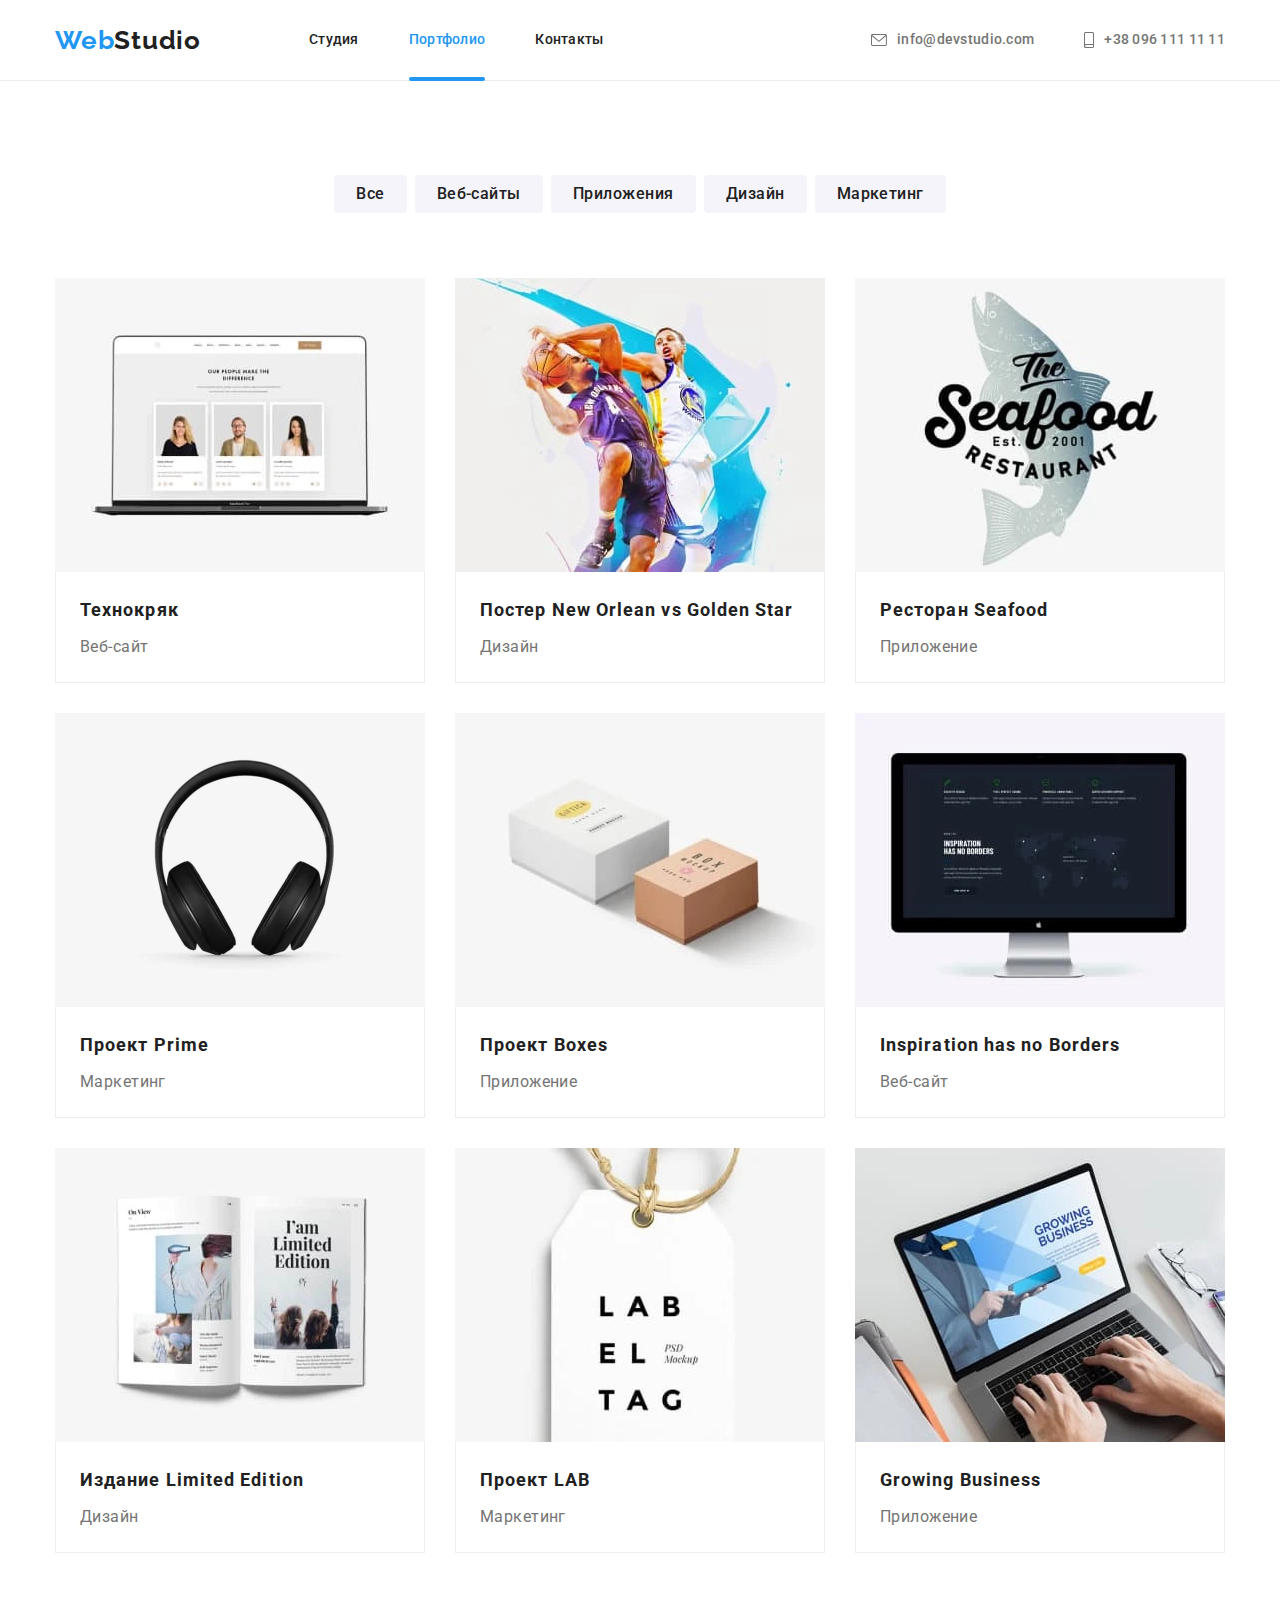
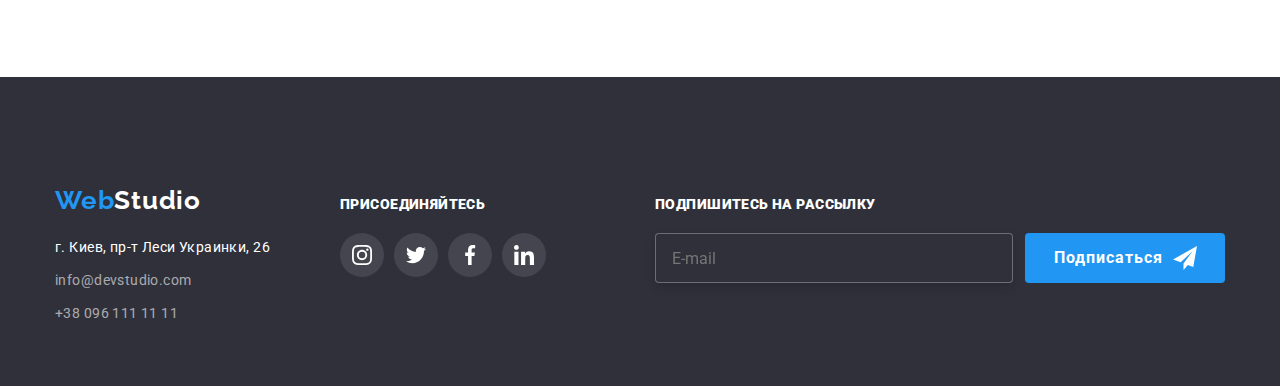
==== commit dde48ca5: "Коміт з виправленнями , згідно зауважень" ====
--- a/portfolio.html
+++ b/portfolio.html
@@ -48,7 +48,7 @@
               <a class="link mobile-nav-item" href="./index.html">Студия</a>
             </li>
             <li class="mobile-menu-nav-item">
-              <a class="link mobile-nav-item" href="./portfolio.html"
+              <a class="link mobile-nav-item current" href="./portfolio.html"
                 >Портфолио</a
               >
             </li>
--- a/css/main.min.css
+++ b/css/main.min.css
@@ -1 +1 @@
-.visually-hidden{position:absolute;width:1px;height:1px;margin:-1px;border:0;padding:0;white-space:nowrap;-webkit-clip-path:inset(100%);clip-path:inset(100%);clip:rect(0 0 0 0);overflow:hidden}:root{--main-font: "Roboto";--secondary-font: "Raleway";--main-txt-cl: #757575;--accent-cl: #2196f3;--black-cl: #212121;--white-cl: #ffffff;--hero-footer-bg-cl: #2f303a;--footer-mail-tel-cl: rgba(255, 255, 255, 0.6);--second-cl-btn-main: #188ce8;--background-btn: #f5f4fa;--portfolio-cl: #eeeeee;--header-cl: #ececec;--icon-cl: #afb1b8;--footer-bcg-cl: rgba(255, 255, 255, 0.1);--color-overlay: rgba(33, 150, 243, 0.9);--form-cl: rgba(33, 33, 33, 0.2);--indent: 30px;--anim: 250ms cubic-bezier(0.4, 0, 0.2, 1)}h1,h2,h3,p{margin:0}img{display:block;max-width:100%;height:auto}.list{list-style:none;margin:0;padding:0}.no-scroll{overflow:hidden}.link{text-decoration:none}@media screen and (min-width: 320px)and (max-width: 767px){.nav{display:none}}.nav-link{display:block;padding-top:32px;padding-bottom:32px;font-weight:500;font-size:14px;line-height:1.14;letter-spacing:.02em;color:var(--black-cl);-webkit-transition:color var(--anim);transition:color var(--anim)}.nav-link:hover,.nav-link:focus{color:var(--accent-cl)}.nav__list-item:not(:last-child){margin-right:50px}.nav__list-item{position:relative}.current--link{position:relative;display:-webkit-box;display:-ms-flexbox;display:flex;-webkit-box-align:center;-ms-flex-align:center;align-items:center;color:var(--accent-cl)}.current--link::before{position:absolute;content:"";bottom:0;left:0;display:inline-block;width:100%;height:4px;background-color:var(--accent-cl);border-radius:2px;-webkit-transform:translateY(1px);transform:translateY(1px)}.mobile-menu-btn{background-color:rgba(0,0,0,0);border:none;width:40px;height:40px;cursor:pointer;display:-webkit-box;display:-ms-flexbox;display:flex;-webkit-box-align:center;-ms-flex-align:center;align-items:center;-webkit-box-pack:center;-ms-flex-pack:center;justify-content:center;z-index:1000}@media screen and (min-width: 768px){.mobile-menu-btn{display:none}}.mobile-menu-burger{-webkit-transition:500ms;transition:500ms}.mobile-menu-btn.is-open .mobile-menu-burger{opacity:0}.mobile-menu-btn{margin-left:auto}.mobile-menu-close{opacity:0;-webkit-transition:500ms;transition:500ms}.mobile-menu-btn.is-open .mobile-menu-close{opacity:1}.mobil-menu{position:fixed;top:0;left:0;z-index:100;-webkit-transform:translateX(100%);transform:translateX(100%);width:100%;height:100%;padding:48px 40px;display:-webkit-box;display:-ms-flexbox;display:flex;-webkit-box-orient:vertical;-webkit-box-direction:normal;-ms-flex-direction:column;flex-direction:column;background-color:var(--white-cl);-webkit-transition:-webkit-transform 500ms;transition:-webkit-transform 500ms;transition:transform 500ms;transition:transform 500ms, -webkit-transform 500ms}.mobil-menu.is-open{-webkit-transform:translateX(0);transform:translateX(0)}@media screen and (min-width: 768px){.mobil-menu{display:none}}.mobile-menu-nav{margin-bottom:auto}.mobile-nav-item{font-weight:500;font-size:40px;line-height:47px;letter-spacing:.02em;color:var(---black-cl)}.mobile-menu-nav-item:not(:last-child){margin-bottom:32px}.mobile-menu-nav-item:not(:last-child):hover,.mobile-menu-nav-item:not(:last-child):focus{fill:var(--accent-cl)}.mobile-menu-nav-item .current{color:var(--accent-cl)}.mobile-menu-contacts{margin-bottom:64px}.mobile-menu-tel-mail{font-weight:500;font-size:24px;line-height:28px;letter-spacing:.02em;color:var(--main-txt-cl)}.mobile-menu-contacts-item:not(:last-child){margin-bottom:32px}.mobile-menu-contacts-item .accent{font-size:34px;color:var(--accent-cl)}.mobile-menu-socials{display:-webkit-box;display:-ms-flexbox;display:flex;-webkit-box-align:center;-ms-flex-align:center;align-items:center;-ms-flex-wrap:wrap;flex-wrap:wrap;gap:10px}.mobile-menu-socials-link{font-weight:500;font-size:18px;line-height:1.22;letter-spacing:.02em;color:var(--accent-cl)}.mobile-menu-socials-item:not(:last-child) .mobile-menu-socials-link{padding-right:10px;border-right:1px solid var(--form-cl)}.section{padding-top:60px;padding-bottom:60px}@media screen and (min-width: 1200px){.section{padding-top:94px;padding-bottom:94px}}.card-set{display:-webkit-box;display:-ms-flexbox;display:flex;-ms-flex-wrap:wrap;flex-wrap:wrap;-webkit-box-pack:center;-ms-flex-pack:center;justify-content:center;-ms-flex-preferred-size:calc(100% - var(--indent));flex-basis:calc(100% - var(--indent))}@media screen and (min-width: 768px){.card-set{margin-left:calc(-1*var(--indent))}}@media screen and (min-width: 1200px){.card-set{margin-left:calc(-1*var(--indent))}}@media screen and (min-width: 480px){.card-set-item{-ms-flex-preferred-size:calc(100% - var(--indent));flex-basis:calc(100% - var(--indent));max-width:450px}}@media screen and (min-width: 768px){.card-set-item{-ms-flex-preferred-size:calc(50% - var(--indent));flex-basis:calc(50% - var(--indent));margin-left:var(--indent);max-width:354px}}@media screen and (min-width: 1200px){.card-set-item{-ms-flex-preferred-size:calc(33.3333333333% - var(--indent));flex-basis:calc(33.3333333333% - var(--indent));margin-left:var(--indent);max-width:370px}}.card-set-item:not(:last-child){margin-bottom:var(--indent)}.overlay-card{position:relative;overflow:hidden}.portfolio-overlay{position:absolute;display:-webkit-box;display:-ms-flexbox;display:flex;-webkit-box-align:center;-ms-flex-align:center;align-items:center;-webkit-box-pack:center;-ms-flex-pack:center;justify-content:center;background-color:var(--color-overlay);top:0;left:0;width:100%;height:100%;padding:63px 24px;-webkit-transform:translateY(100%);transform:translateY(100%);-webkit-transition:-webkit-transform var(--anim);transition:-webkit-transform var(--anim);transition:transform var(--anim);transition:transform var(--anim), -webkit-transform var(--anim);font-size:18px;letter-spacing:.03em;line-height:1.56;color:var(--white-cl)}.portfolio-block:hover .portfolio-overlay,.portfolio-block:focus .portfolio-overlay{-webkit-transform:translateY(0);transform:translateY(0)}.portfolio-block{display:block;-webkit-transition:-webkit-box-shadow var(--anim);transition:-webkit-box-shadow var(--anim);transition:box-shadow var(--anim);transition:box-shadow var(--anim), -webkit-box-shadow var(--anim)}.portfolio-block:hover,.portfolio-block:focus{-webkit-box-shadow:0px 1px 1px rgba(0,0,0,.12),0px 4px 4px rgba(0,0,0,.06),1px 4px 6px rgba(0,0,0,.16);box-shadow:0px 1px 1px rgba(0,0,0,.12),0px 4px 4px rgba(0,0,0,.06),1px 4px 6px rgba(0,0,0,.16)}.text-frame{padding:20px 24px;border:1px solid var(--portfolio-cl);border-top:none}@media screen and (min-width: 768px){.cards-link-grow{display:-webkit-box;display:-ms-flexbox;display:flex;height:100%}}@media screen and (min-width: 768px){.cards-box-grow{-webkit-box-flex:1;-ms-flex-positive:1;flex-grow:1}}.container{width:100%;padding-left:15px;padding-right:15px;margin-left:auto;margin-right:auto}@media screen and (min-width: 480px){.container{max-width:480px}}@media screen and (min-width: 768px){.container{max-width:768px}}@media screen and (min-width: 1200px){.container{max-width:1200px}}.btn-modal{padding:10px 55px 10px 56px;margin-top:30px;margin-left:auto;margin-right:auto;border-radius:4px;border:none;font-family:inherit;font-weight:700;font-size:16px;line-height:1.88;display:-webkit-box;display:-ms-flexbox;display:flex;-webkit-box-align:center;-ms-flex-align:center;align-items:center;text-align:center;letter-spacing:.06em;color:var(--white-cl);background-color:var(--accent-cl);cursor:pointer;-webkit-transition:background-color var(--anim),color var(--anim);transition:background-color var(--anim),color var(--anim)}.btn-modal:hover,.btn-modal:focus{background-color:var(--second-cl-btn-main)}.btn-main{padding:10px 32px;margin-left:auto;margin-right:auto;border-radius:4px;border:none;font-family:inherit;font-weight:700;font-size:16px;line-height:1.88;display:-webkit-box;display:-ms-flexbox;display:flex;-webkit-box-align:center;-ms-flex-align:center;align-items:center;text-align:center;letter-spacing:.06em;color:var(--white-cl);background-color:var(--accent-cl);cursor:pointer;-webkit-transition:background-color var(--anim),color var(--anim);transition:background-color var(--anim),color var(--anim)}.btn-main:hover,.btn-main:focus{background-color:var(--second-cl-btn-main)}.btn-footer{width:200px;height:50px;padding-left:29px;margin-left:12px;border-radius:4px;border:none;font-family:inherit;font-weight:700;font-size:16px;line-height:1.88;display:-webkit-box;display:-ms-flexbox;display:flex;-webkit-box-align:center;-ms-flex-align:center;align-items:center;text-align:center;letter-spacing:.06em;color:var(--white-cl);background-color:var(--accent-cl);cursor:pointer;-webkit-transition:background-color var(--anim),color var(--anim);transition:background-color var(--anim),color var(--anim)}.btn-footer:hover,.btn-footer:focus{background-color:var(--second-cl-btn-main)}.button-send{fill:var(--white-cl);margin-left:10px}.btn-portfolio{padding:6px 22px;border:none;border-radius:4px;font-family:inherit;font-weight:500;font-size:16px;line-height:1.62;text-align:center;letter-spacing:.03em;color:var(--black-cl);background-color:var(--background-btn);cursor:pointer;-webkit-transition:background-color var(--anim),color var(--anim),-webkit-box-shadow var(--anim);transition:background-color var(--anim),color var(--anim),-webkit-box-shadow var(--anim);transition:background-color var(--anim),color var(--anim),box-shadow var(--anim);transition:background-color var(--anim),color var(--anim),box-shadow var(--anim),-webkit-box-shadow var(--anim)}.btn-portfolio:hover,.btn-portfolio:focus{background-color:var(--accent-cl);color:var(--white-cl);-webkit-box-shadow:0px 3px 1px rgba(0,0,0,.1),0px 1px 2px rgba(0,0,0,.08),0px 2px 2px rgba(0,0,0,.12);box-shadow:0px 3px 1px rgba(0,0,0,.1),0px 1px 2px rgba(0,0,0,.08),0px 2px 2px rgba(0,0,0,.12)}.modal-close-btn{position:absolute;top:0;right:0;background-color:var(--white-cl);border-radius:50%;border:1px solid rgba(0,0,0,.1);display:-webkit-box;display:-ms-flexbox;display:flex;-webkit-box-align:center;-ms-flex-align:center;align-items:center;-webkit-box-pack:center;-ms-flex-pack:center;justify-content:center;padding:0;width:30px;height:30px;margin:8px;cursor:pointer;-webkit-transition:fill var(--anim);transition:fill var(--anim)}.modal-close-btn:hover,.modal-close-btn:focus{fill:var(--accent-cl)}.btn-footer{width:200px;padding-left:29px;margin-left:12px;border-radius:4px;border:none;font-family:inherit;font-weight:700;font-size:16px;line-height:1.88;display:-webkit-box;display:-ms-flexbox;display:flex;-webkit-box-align:center;-ms-flex-align:center;align-items:center;text-align:center;letter-spacing:.06em;color:var(--white-cl);background-color:var(--accent-cl);cursor:pointer;-webkit-transition:background-color var(--anim),color var(--anim);transition:background-color var(--anim),color var(--anim)}.btn-footer:hover,.btn-footer:focus{background-color:var(--second-cl-btn-main)}.button-send{fill:var(--white-cl);margin-left:10px}.list-button{display:-webkit-box;display:-ms-flexbox;display:flex;-ms-flex-wrap:wrap;flex-wrap:wrap;-webkit-box-pack:start;-ms-flex-pack:start;justify-content:flex-start;margin-bottom:40px;margin-bottom:30px}@media screen and (min-width: 768px){.list-button{-webkit-box-pack:center;-ms-flex-pack:center;justify-content:center}}@media screen and (min-width: 1200px){.list-button{-webkit-box-pack:center;-ms-flex-pack:center;justify-content:center;margin-bottom:50px}}.portfolio-btn-list:not(:last-child){margin-right:8px;padding-bottom:15px}.btn-portfolio{padding:6px 22px;border:none;border-radius:4px;font-family:inherit;font-weight:500;font-size:16px;line-height:1.62;text-align:center;letter-spacing:.03em;color:var(--black-cl);background-color:var(--background-btn);cursor:pointer;-webkit-transition:background-color var(--anim),color var(--anim),-webkit-box-shadow var(--anim);transition:background-color var(--anim),color var(--anim),-webkit-box-shadow var(--anim);transition:background-color var(--anim),color var(--anim),box-shadow var(--anim);transition:background-color var(--anim),color var(--anim),box-shadow var(--anim),-webkit-box-shadow var(--anim)}.btn-portfolio:hover,.btn-portfolio:focus{background-color:var(--accent-cl);color:var(--white-cl);-webkit-box-shadow:0px 3px 1px rgba(0,0,0,.1),0px 1px 2px rgba(0,0,0,.08),0px 2px 2px rgba(0,0,0,.12);box-shadow:0px 3px 1px rgba(0,0,0,.1),0px 1px 2px rgba(0,0,0,.08),0px 2px 2px rgba(0,0,0,.12)}.main-title{margin-left:auto;margin-right:auto;font-weight:900;font-size:44px;text-align:center;line-height:1.36;letter-spacing:.06em;text-transform:uppercase;color:var(--white-cl);text-align:center;margin-top:auto;padding-bottom:30px}@media screen and (min-width: 320px)and (max-width: 1199px){.main-title{font-size:26px;line-height:1.62}}@media screen and (min-width: 1200px){.main-title{width:696px}}.section-tittle{font-weight:700;color:var(--black-cl)}.tittle-big{font-size:36px;line-height:1.17;text-align:center;margin-bottom:50px}@media screen and (min-width: 480px)and (max-width: 1199px){.tittle-big{font-size:28px;line-height:1.18;margin-bottom:30px}}.tittle-small{font-size:14px;line-height:1.14;text-transform:uppercase}.tittle-portfolio{font-weight:700;font-size:18px;line-height:2;letter-spacing:.06em;color:var(--black-cl);margin-bottom:4px}.text-portfolio{font-size:16px;line-height:1.88;color:var(--main-txt-cl)}.sign-up-text{display:inline-block;color:var(--black-cl);font-size:20px;line-height:23px;text-align:center;margin-bottom:12px}.form-field{display:-webkit-box;display:-ms-flexbox;display:flex;-webkit-box-orient:vertical;-webkit-box-direction:normal;-ms-flex-direction:column;flex-direction:column;text-align:start;font-size:12px;line-height:1.17;letter-spacing:.01em;margin-bottom:4px}.form-field-last{display:-webkit-box;display:-ms-flexbox;display:flex;-webkit-box-orient:vertical;-webkit-box-direction:normal;-ms-flex-direction:column;flex-direction:column;text-align:start;margin-bottom:4px;font-size:12px;line-height:1.17;letter-spacing:.01em}.position-icon{position:relative}.position-icon:focus-within .form-stroke,.position-icon:hover .form-stroke{border-color:var(--color-overlay)}.icon-inputs{position:absolute;top:14px;left:15px;fill:var(--black-cl);-webkit-transition:fill var(--anim);transition:fill var(--anim)}.position-icon:focus-within .icon-inputs,.position-icon:hover .icon-inputs{fill:var(--color-overlay)}.form-stroke{width:448px;height:40px;border:1px solid var(--form-cl);border-radius:4px;padding:12px 16px;padding-left:42px;margin-bottom:10px;outline:rgba(0,0,0,0);-webkit-transition:border-color var(--anim);transition:border-color var(--anim)}@media screen and (min-width: 320px)and (max-width: 1199px){.form-stroke{width:370px;height:40px}}.form-stroke-comment{width:448px;height:120px;border:1px solid var(--form-cl);border-radius:4px;padding:12px 16px;resize:none;font-size:12px;line-height:1.16;letter-spacing:.01em;margin-bottom:20px;outline:rgba(0,0,0,0);-webkit-transition:border-color var(--anim);transition:border-color var(--anim)}@media screen and (min-width: 320px)and (max-width: 1199px){.form-stroke-comment{width:370px;height:120px}}.position-icon:focus-within .form-stroke-comment,.position-icon:hover .form-stroke-comment{border-color:var(--color-overlay)}.terms-agreement{color:var(--color-overlay)}.backdrop{position:fixed;top:0;left:0;z-index:1000;width:100%;height:100%;background-color:rgba(0,0,0,.2);opacity:1;visibility:visible;pointer-events:initial;-webkit-transition:opacity var(--anim),visibility var(--anim);transition:opacity var(--anim),visibility var(--anim)}.is-hidden{opacity:0;visibility:hidden;pointer-events:none}.modal{position:absolute;top:50%;left:50%;-webkit-transform:translate(-50%, -50%);transform:translate(-50%, -50%);width:528px;height:581px;padding:40px;background-color:var(--white-cl);-webkit-box-shadow:0px 1px 3px rgba(0,0,0,.12),0px 1px 1px rgba(0,0,0,.14),0px 2px 1px rgba(0,0,0,.2);box-shadow:0px 1px 3px rgba(0,0,0,.12),0px 1px 1px rgba(0,0,0,.14),0px 2px 1px rgba(0,0,0,.2);border-radius:4px}@media screen and (min-width: 320px)and (max-width: 1199px){.modal{width:450px;height:609px}}.modal-close-btn{position:absolute;top:0;right:0;background-color:var(--white-cl);border-radius:50%;border:1px solid rgba(0,0,0,.1);display:-webkit-box;display:-ms-flexbox;display:flex;-webkit-box-align:center;-ms-flex-align:center;align-items:center;-webkit-box-pack:center;-ms-flex-pack:center;justify-content:center;padding:0;width:30px;height:30px;margin:8px;cursor:pointer;-webkit-transition:fill var(--anim);transition:fill var(--anim)}.modal-close-btn:hover,.modal-close-btn:focus{fill:var(--accent-cl)}.header{border-bottom:1px solid var(--header-cl)}.header-container{display:-webkit-box;display:-ms-flexbox;display:flex;-webkit-box-align:center;-ms-flex-align:center;align-items:center}.header__list{display:-webkit-box;display:-ms-flexbox;display:flex;margin-left:auto}.header__list .contact-mail+.contact-telephone{margin-left:50px}@media screen and (min-width: 320px)and (max-width: 767px){.contact{display:none}}@media screen and (min-width: 768px)and (max-width: 1199px){.contact{display:-webkit-box;display:-ms-flexbox;display:flex;-ms-flex-wrap:wrap;flex-wrap:wrap;-webkit-box-pack:end;-ms-flex-pack:end;justify-content:flex-end}}.logo{font-family:var(--secondary-font),sans-serif;font-weight:700;letter-spacing:.03em;color:var(--accent-cl)}@media screen and (min-width: 320px){.logo{font-size:24px;line-height:1.17;padding-top:16px;padding-bottom:16px;padding-right:15px}}@media screen and (min-width: 768px){.logo{font-size:24px;line-height:1.17;margin-right:88px}}@media screen and (min-width: 1200px){.logo{font-size:26px;line-height:1.19;margin-right:93px}}.logo-style-black{color:var(--black-cl)}.logo-style-white{color:var(--white-cl)}.contact-list{display:-webkit-box;display:-ms-flexbox;display:flex;-webkit-box-align:center;-ms-flex-align:center;align-items:center;margin-left:auto;font-weight:500;font-size:14px;line-height:1.14;letter-spacing:.02em;color:var(--main-txt-cl);-webkit-transition:color var(--anim);transition:color var(--anim)}.contact-list:hover,.contact-list:focus{color:var(--accent-cl)}@media screen and (min-width: 480px)and (max-width: 767px){.contact-list{display:none}}@media screen and (min-width: 767px)and (max-width: 1199px){.contact-list{font-size:12px;line-height:1.67px}}.contact--icon{fill:currentColor;margin-right:10px}.contact-mail{margin-bottom:10px}.hero{background-color:var(--hero-footer-bg-cl);background-image:-webkit-gradient(linear, left top, right top, from(rgba(47, 48, 58, 0.4)), to(rgba(47, 48, 58, 0.4))),url(../images/hero/heroy-sm.jpg);background-image:linear-gradient(to right, rgba(47, 48, 58, 0.4), rgba(47, 48, 58, 0.4)),url(../images/hero/heroy-sm.jpg);background-repeat:no-repeat;background-position:center;background-size:cover;padding-top:200px;padding-bottom:200px;margin-left:auto;margin-right:auto}@media screen and (min-width: 320px)and (max-width: 1199px){.hero{padding-top:118px;padding-bottom:118px}}@media(min-device-pixel-ratio: 2),(-webkit-min-device-pixel-ratio: 2),(min-resolution: 192dpi),(min-resolution: 2dppx){.hero{background-image:-webkit-gradient(linear, left top, right top, from(rgba(47, 48, 58, 0.4)), to(rgba(47, 48, 58, 0.4))),url(../images/hero/heroy-sm@2x.jpg);background-image:linear-gradient(to right, rgba(47, 48, 58, 0.4), rgba(47, 48, 58, 0.4)),url(../images/hero/heroy-sm@2x.jpg)}}@media screen and (min-width: 768px){.hero{background-image:-webkit-gradient(linear, left top, right top, from(rgba(47, 48, 58, 0.4)), to(rgba(47, 48, 58, 0.4))),url(../images/hero/heroy-md.jpg);background-image:linear-gradient(to right, rgba(47, 48, 58, 0.4), rgba(47, 48, 58, 0.4)),url(../images/hero/heroy-md.jpg)}}@media screen and (min-width: 768px)and (min-device-pixel-ratio: 2),screen and (min-width: 768px)and (-webkit-min-device-pixel-ratio: 2),screen and (min-width: 768px)and (min-resolution: 192dpi),screen and (min-width: 768px)and (min-resolution: 2dppx){.hero{background-image:-webkit-gradient(linear, left top, right top, from(rgba(47, 48, 58, 0.4)), to(rgba(47, 48, 58, 0.4))),url(../images/hero/heroy-md@2x.jpg);background-image:linear-gradient(to right, rgba(47, 48, 58, 0.4), rgba(47, 48, 58, 0.4)),url(../images/hero/heroy-md@2x.jpg)}}@media screen and (min-width: 1200px){.hero{background-image:-webkit-gradient(linear, left top, right top, from(rgba(47, 48, 58, 0.4)), to(rgba(47, 48, 58, 0.4))),url(../images/hero/heroy-lg.jpg);background-image:linear-gradient(to right, rgba(47, 48, 58, 0.4), rgba(47, 48, 58, 0.4)),url(../images/hero/heroy-lg.jpg)}}@media screen and (min-width: 1200px)and (min-device-pixel-ratio: 2),screen and (min-width: 1200px)and (-webkit-min-device-pixel-ratio: 2),screen and (min-width: 1200px)and (min-resolution: 192dpi),screen and (min-width: 1200px)and (min-resolution: 2dppx){.hero{background-image:-webkit-gradient(linear, left top, right top, from(rgba(47, 48, 58, 0.4)), to(rgba(47, 48, 58, 0.4))),url(../images/hero/heroy-lg@2x.jpg);background-image:linear-gradient(to right, rgba(47, 48, 58, 0.4), rgba(47, 48, 58, 0.4)),url(../images/hero/heroy-lg@2x.jpg)}}.benefits-text{font-size:14px;line-height:1.71;margin-top:10px;color:var(--main-txt-cl)}.benefits-title{width:100%}.benefits-list{display:-webkit-box;display:-ms-flexbox;display:flex}@media screen and (min-width: 320px)and (max-width: 1199px){.benefits-list{-ms-flex-wrap:wrap;flex-wrap:wrap;-webkit-box-pack:center;-ms-flex-pack:center;justify-content:center}}@media screen and (min-width: 768px)and (max-width: 1199px){.benefits-list{gap:30px}}@media screen and (min-width: 1200px){.about__benefits__list:not(:last-child){margin-right:30px}}.benefits-link{display:-webkit-box;display:-ms-flexbox;display:flex;-webkit-box-align:center;-ms-flex-align:center;align-items:center;-webkit-box-pack:center;-ms-flex-pack:center;justify-content:center;height:120px;background-color:var(--background-btn);border-radius:4px;margin-bottom:30px}.benefits--icon{fill:currentColor}.about{padding-bottom:94px}@media screen and (min-width: 320px)and (max-width: 1199px){.about{display:none}}.about-list{display:-webkit-box;display:-ms-flexbox;display:flex;-ms-flex-preferred-size:370px;flex-basis:370px}@media screen and (min-width: 320px)and (max-width: 767px){.about-list{-ms-flex-wrap:wrap;flex-wrap:wrap;-webkit-box-pack:center;-ms-flex-pack:center;justify-content:center}}.img__wrapper{position:relative}.about-desk{display:-webkit-box;display:-ms-flexbox;display:flex;-webkit-box-pack:center;-ms-flex-pack:center;justify-content:center;-webkit-box-align:center;-ms-flex-align:center;align-items:center;font-weight:700;color:var(--white-cl);font-size:14px;line-height:1.14;text-transform:uppercase;position:absolute;background-image:-webkit-gradient(linear, left top, right top, from(rgba(47, 48, 58, 0.8)), to(rgba(47, 48, 58, 0.8)));background-image:linear-gradient(to right, rgba(47, 48, 58, 0.8), rgba(47, 48, 58, 0.8));width:370px;height:70px;bottom:0}.team-section{background:var(--background-btn);padding-top:60px;padding-bottom:60px}@media screen and (min-width: 768px){.team-section{padding-top:60px;padding-bottom:60px}}@media screen and (min-width: 1200px){.team-section{padding-top:94px;padding-bottom:94px}}.team-list{display:-webkit-box;display:-ms-flexbox;display:flex;-ms-flex-wrap:wrap;flex-wrap:wrap;-webkit-box-pack:center;-ms-flex-pack:center;justify-content:center;gap:30px}.team-group{background-color:var(--white-cl);-webkit-box-shadow:0px 1px 3px rgba(0,0,0,.12),0px 1px 1px rgba(0,0,0,.14),0px 2px 1px rgba(0,0,0,.2);box-shadow:0px 1px 3px rgba(0,0,0,.12),0px 1px 1px rgba(0,0,0,.14),0px 2px 1px rgba(0,0,0,.2);border-radius:0px 0px 4px 4px}.team{padding-top:30px;padding-bottom:30px}.section-team{font-weight:500;font-size:16px;line-height:1.19;color:var(--black-cl);text-align:center;margin-bottom:10px}.text-team{margin-bottom:16px;font-size:16px;line-height:1.19;text-align:center}@media screen and (min-width: 480px)and (max-width: 767px){.team-item{max-width:450px}}@media screen and (min-width: 768px)and (max-width: 1199px){.team-item{max-width:354px}}@media screen and (min-width: 1200px){.team-item{max-width:270px}}.social-media{display:-webkit-box;display:-ms-flexbox;display:flex;-webkit-box-pack:center;-ms-flex-pack:center;justify-content:center}.social-media-item:not(:last-child){margin-right:10px}.social-media-link{display:-webkit-box;display:-ms-flexbox;display:flex;-webkit-box-align:center;-ms-flex-align:center;align-items:center;-webkit-box-pack:center;-ms-flex-pack:center;justify-content:center;width:44px;height:44px;color:var(--icon-cl);border-radius:50%;-webkit-transition:color var(--anim),background-color var(--anim);transition:color var(--anim),background-color var(--anim)}.social-media-link:hover,.social-media-link:focus{background-color:var(--accent-cl);color:var(--white-cl)}.social-media-icon{fill:currentColor}.regulars-list{display:-webkit-box;display:-ms-flexbox;display:flex;-webkit-box-pack:center;-ms-flex-pack:center;justify-content:center;-ms-flex-wrap:wrap;flex-wrap:wrap;gap:30px}.regulars-logo{fill:currentColor}.logo-list{color:var(--icon-cl);display:-webkit-box;display:-ms-flexbox;display:flex;width:170px;height:92px;-webkit-box-pack:center;-ms-flex-pack:center;justify-content:center;-webkit-box-align:center;-ms-flex-align:center;align-items:center;border:1px solid var(--icon-cl);border-radius:4px;-webkit-transition:color var(--anim),border-color var(--anim);transition:color var(--anim),border-color var(--anim)}.logo-list:hover,.logo-list:focus{color:var(--accent-cl);border-color:var(--accent-cl)}.portfolio{padding-top:60px;padding-bottom:60px}@media screen and (min-width: 768px){.portfolio{padding-top:60px;padding-bottom:60px}}@media screen and (min-width: 1200px){.portfolio{padding-top:94px;padding-bottom:94px}}.portfolio-block{display:block;-webkit-transition:-webkit-box-shadow var(--anim);transition:-webkit-box-shadow var(--anim);transition:box-shadow var(--anim);transition:box-shadow var(--anim), -webkit-box-shadow var(--anim)}.portfolio-block:hover,.portfolio-block:focus{-webkit-box-shadow:0px 1px 1px rgba(0,0,0,.12),0px 4px 4px rgba(0,0,0,.06),1px 4px 6px rgba(0,0,0,.16);box-shadow:0px 1px 1px rgba(0,0,0,.12),0px 4px 4px rgba(0,0,0,.06),1px 4px 6px rgba(0,0,0,.16)}.text-frame{padding:20px 24px;border:1px solid var(--portfolio-cl);border-top:none}.page-footer{background:var(--hero-footer-bg-cl);padding-top:60px;padding-bottom:60px}.footer-address{font-size:14px;line-height:1.71;letter-spacing:.03em;font-style:normal;-webkit-transition:color var(--anim);transition:color var(--anim)}.footer-address:hover,.footer-address:focus{color:var(--accent-cl)}.footer-box{display:-webkit-box;display:-ms-flexbox;display:flex;-ms-flex-wrap:wrap;flex-wrap:wrap;-webkit-box-align:baseline;-ms-flex-align:baseline;align-items:baseline;-webkit-box-pack:center;-ms-flex-pack:center;justify-content:center}@media screen and (min-width: 480px)and (max-width: 767px){.footer-box{-webkit-box-pack:center;-ms-flex-pack:center;justify-content:center;-webkit-box-orient:vertical;-webkit-box-direction:normal;-ms-flex-direction:column;flex-direction:column;-webkit-box-align:center;-ms-flex-align:center;align-items:center}}.footer-item-adress{text-align:center}@media screen and (min-width: 320px){.footer-item-adress{-webkit-box-align:center;-ms-flex-align:center;align-items:center}}@media screen and (min-width: 768px){.footer-item-adress{margin-right:165px}}@media screen and (min-width: 1200px){.footer-item-adress{margin-right:70px}}.footer-address-link{color:var(--white-cl)}.footer-address-mail-tel{color:var(--footer-mail-tel-cl)}.footer-text:not(:last-child){margin-bottom:9px}.footer-logo{margin-top:20px;margin-right:0}.footer-item-link{display:-webkit-box;display:-ms-flexbox;display:flex;-webkit-box-align:center;-ms-flex-align:center;align-items:center;-webkit-box-pack:center;-ms-flex-pack:center;justify-content:center;width:44px;height:44px;color:var(--white-cl);background-color:var(--footer-bcg-cl);border-radius:50%;-webkit-transition:background-color var(--anim);transition:background-color var(--anim)}.footer-item-link:hover,.footer-item-link:focus{background-color:var(--accent-cl)}.section-footer{font-weight:700;color:var(--white-cl);margin-bottom:20px}@media screen and (min-width: 320px)and (max-width: 1199px){.section-footer{text-align:center}}.footer-social-list{margin-right:10px}.footer-social{display:-webkit-box;display:-ms-flexbox;display:flex;-webkit-box-align:baseline;-ms-flex-align:baseline;align-items:baseline;margin-bottom:20px}@media screen and (min-width: 320px)and (max-width: 767px){.footer-logo-list{display:-webkit-box;display:-ms-flexbox;display:flex;-webkit-box-align:center;-ms-flex-align:center;align-items:center;-webkit-box-orient:vertical;-webkit-box-direction:normal;-ms-flex-direction:column;flex-direction:column}}.join-box{display:-webkit-box;display:-ms-flexbox;display:flex}@media screen and (min-width: 320px)and (max-width: 767px){.footer-button{width:100%;margin-top:60px;max-width:450px}}@media screen and (min-width: 1200px){.footer-button{margin-left:auto}}.footer-subscribe{width:100%;height:50px;padding-left:16px;padding-bottom:15px;padding-top:15px;font-size:16px;line-height:1.14;color:var(--white-cl);background-color:var(--hero-footer-bg-cl);border:1px solid rgba(255,255,255,.3);-webkit-filter:drop-shadow(0px 4px 4px rgba(0, 0, 0, 0.15));filter:drop-shadow(0px 4px 4px rgba(0, 0, 0, 0.15));border-radius:4px;-webkit-transition:border-color var(--anim);transition:border-color var(--anim)}@media screen and (min-width: 320px)and (max-width: 1199px){.footer-subscribe{height:50px;margin-bottom:20px}}@media screen and (min-width: 768px){.footer-subscribe{width:450px}}@media screen and (min-width: 1200px){.footer-subscribe{width:358px}}.footer-subscribe-section{display:-webkit-box;display:-ms-flexbox;display:flex;-ms-flex-wrap:wrap;flex-wrap:wrap}.footer-subscribe-section:hover .footer-subscribe,.footer-subscribe-section:focus .footer-subscribe{border-color:var(--color-overlay)}@media screen and (max-width: 768px){.footer-subscribe-section{-webkit-box-orient:vertical;-webkit-box-direction:normal;-ms-flex-direction:column;flex-direction:column;-webkit-box-align:center;-ms-flex-align:center;align-items:center}}/*# sourceMappingURL=main.min.css.map */+.visually-hidden{position:absolute;width:1px;height:1px;margin:-1px;border:0;padding:0;white-space:nowrap;-webkit-clip-path:inset(100%);clip-path:inset(100%);clip:rect(0 0 0 0);overflow:hidden}:root{--main-font: "Roboto";--secondary-font: "Raleway";--main-txt-cl: #757575;--accent-cl: #2196f3;--black-cl: #212121;--white-cl: #ffffff;--hero-footer-bg-cl: #2f303a;--footer-mail-tel-cl: rgba(255, 255, 255, 0.6);--second-cl-btn-main: #188ce8;--background-btn: #f5f4fa;--portfolio-cl: #eeeeee;--header-cl: #ececec;--icon-cl: #afb1b8;--footer-bcg-cl: rgba(255, 255, 255, 0.1);--color-overlay: rgba(33, 150, 243, 0.9);--form-cl: rgba(33, 33, 33, 0.2);--indent: 30px;--anim: 250ms cubic-bezier(0.4, 0, 0.2, 1)}body{font-family:"Roboto",sans-serif;font-size:14px;letter-spacing:.03em;color:var(--main-txt-cl);background-color:var(--white-cl)}h1,h2,h3,p{margin:0}img{display:block;max-width:100%;height:auto}.list{list-style:none;margin:0;padding:0}.no-scroll{overflow:hidden}.link{text-decoration:none}@media screen and (min-width: 320px)and (max-width: 767px){.nav{display:none}}.nav-link{display:block;padding-top:32px;padding-bottom:32px;font-weight:500;font-size:14px;line-height:1.14;letter-spacing:.02em;color:var(--black-cl);-webkit-transition:color var(--anim);transition:color var(--anim)}.nav-link:hover,.nav-link:focus{color:var(--accent-cl)}.nav__list-item:not(:last-child){margin-right:50px}.nav__list-item{position:relative}.current--link{position:relative;display:-webkit-box;display:-ms-flexbox;display:flex;-webkit-box-align:center;-ms-flex-align:center;align-items:center;color:var(--accent-cl)}.current--link::before{position:absolute;content:"";bottom:0;left:0;display:inline-block;width:100%;height:4px;background-color:var(--accent-cl);border-radius:2px;-webkit-transform:translateY(1px);transform:translateY(1px)}.mobile-menu-btn{background-color:rgba(0,0,0,0);border:none;width:40px;height:40px;cursor:pointer;display:-webkit-box;display:-ms-flexbox;display:flex;-webkit-box-align:center;-ms-flex-align:center;align-items:center;-webkit-box-pack:center;-ms-flex-pack:center;justify-content:center;z-index:1000}@media screen and (min-width: 768px){.mobile-menu-btn{display:none}}.mobile-menu-burger{-webkit-transition:500ms;transition:500ms}.mobile-menu-btn.is-open .mobile-menu-burger{opacity:0}.mobile-menu-btn{margin-left:auto}.mobile-menu-close{opacity:0;-webkit-transition:500ms;transition:500ms}.mobile-menu-btn.is-open .mobile-menu-close{opacity:1}.mobil-menu{position:fixed;top:0;left:0;z-index:100;-webkit-transform:translateX(100%);transform:translateX(100%);width:100%;height:100%;padding:48px 40px;display:-webkit-box;display:-ms-flexbox;display:flex;-webkit-box-orient:vertical;-webkit-box-direction:normal;-ms-flex-direction:column;flex-direction:column;background-color:var(--white-cl);-webkit-transition:-webkit-transform 500ms;transition:-webkit-transform 500ms;transition:transform 500ms;transition:transform 500ms, -webkit-transform 500ms}.mobil-menu.is-open{-webkit-transform:translateX(0);transform:translateX(0)}@media screen and (min-width: 768px){.mobil-menu{display:none}}.mobile-menu-nav{margin-bottom:auto}.mobile-nav-item{font-weight:500;font-size:40px;line-height:47px;letter-spacing:.02em;color:var(---black-cl)}.mobile-menu-nav-item:not(:last-child){margin-bottom:32px}.mobile-menu-nav-item:not(:last-child):hover,.mobile-menu-nav-item:not(:last-child):focus{fill:var(--accent-cl)}.mobile-menu-nav-item .current{color:var(--accent-cl)}.mobile-menu-contacts{margin-bottom:64px}.mobile-menu-tel-mail{font-weight:500;font-size:24px;line-height:28px;letter-spacing:.02em;color:var(--main-txt-cl)}.mobile-menu-contacts-item:not(:last-child){margin-bottom:32px}.mobile-menu-contacts-item .accent{font-size:34px;color:var(--accent-cl)}.mobile-menu-socials{display:-webkit-box;display:-ms-flexbox;display:flex;-webkit-box-align:center;-ms-flex-align:center;align-items:center;-ms-flex-wrap:wrap;flex-wrap:wrap;gap:10px}.mobile-menu-socials-link{font-weight:500;font-size:18px;line-height:1.22;letter-spacing:.02em;color:var(--accent-cl)}.mobile-menu-socials-item:not(:last-child) .mobile-menu-socials-link{padding-right:10px;border-right:1px solid var(--form-cl)}.section{padding-top:60px;padding-bottom:60px}@media screen and (min-width: 1200px){.section{padding-top:94px;padding-bottom:94px}}.card-set{display:-webkit-box;display:-ms-flexbox;display:flex;-ms-flex-wrap:wrap;flex-wrap:wrap;-webkit-box-pack:center;-ms-flex-pack:center;justify-content:center;-ms-flex-preferred-size:calc(100% - var(--indent));flex-basis:calc(100% - var(--indent))}@media screen and (min-width: 768px){.card-set{margin-left:calc(-1*var(--indent))}}@media screen and (min-width: 1200px){.card-set{margin-left:calc(-1*var(--indent))}}@media screen and (min-width: 480px){.card-set-item{-ms-flex-preferred-size:calc(100% - var(--indent));flex-basis:calc(100% - var(--indent));max-width:450px}}@media screen and (min-width: 768px){.card-set-item{-ms-flex-preferred-size:calc(50% - var(--indent));flex-basis:calc(50% - var(--indent));margin-left:var(--indent);max-width:354px}}@media screen and (min-width: 1200px){.card-set-item{-ms-flex-preferred-size:calc(33.3333333333% - var(--indent));flex-basis:calc(33.3333333333% - var(--indent));margin-left:var(--indent);max-width:370px}}.card-set-item:not(:last-child){margin-bottom:var(--indent)}.overlay-card{position:relative;overflow:hidden}.portfolio-overlay{position:absolute;display:-webkit-box;display:-ms-flexbox;display:flex;-webkit-box-align:center;-ms-flex-align:center;align-items:center;-webkit-box-pack:center;-ms-flex-pack:center;justify-content:center;background-color:var(--color-overlay);top:0;left:0;width:100%;height:100%;padding:63px 24px;-webkit-transform:translateY(100%);transform:translateY(100%);-webkit-transition:-webkit-transform var(--anim);transition:-webkit-transform var(--anim);transition:transform var(--anim);transition:transform var(--anim), -webkit-transform var(--anim);font-size:18px;letter-spacing:.03em;line-height:1.56;color:var(--white-cl);-webkit-transform:translate(101%);transform:translate(101%)}.portfolio-block:hover .portfolio-overlay,.portfolio-block:focus .portfolio-overlay{-webkit-transform:translateY(0);transform:translateY(0)}.portfolio-block{display:block;-webkit-transition:-webkit-box-shadow var(--anim);transition:-webkit-box-shadow var(--anim);transition:box-shadow var(--anim);transition:box-shadow var(--anim), -webkit-box-shadow var(--anim)}.portfolio-block:hover,.portfolio-block:focus{-webkit-box-shadow:0px 1px 1px rgba(0,0,0,.12),0px 4px 4px rgba(0,0,0,.06),1px 4px 6px rgba(0,0,0,.16);box-shadow:0px 1px 1px rgba(0,0,0,.12),0px 4px 4px rgba(0,0,0,.06),1px 4px 6px rgba(0,0,0,.16)}.text-frame{padding:20px 24px;border:1px solid var(--portfolio-cl);border-top:none}@media screen and (min-width: 768px){.cards-link-grow{display:-webkit-box;display:-ms-flexbox;display:flex;height:100%}}@media screen and (min-width: 768px){.cards-box-grow{-webkit-box-flex:1;-ms-flex-positive:1;flex-grow:1}}.container{width:100%;padding-left:15px;padding-right:15px;margin-left:auto;margin-right:auto}@media screen and (min-width: 480px){.container{max-width:480px}}@media screen and (min-width: 768px){.container{max-width:768px}}@media screen and (min-width: 1200px){.container{max-width:1200px}}.btn-modal{padding:10px 55px 10px 56px;margin-top:30px;margin-left:auto;margin-right:auto;border-radius:4px;border:none;font-family:inherit;font-weight:700;font-size:16px;line-height:1.88;display:-webkit-box;display:-ms-flexbox;display:flex;-webkit-box-align:center;-ms-flex-align:center;align-items:center;text-align:center;letter-spacing:.06em;color:var(--white-cl);background-color:var(--accent-cl);cursor:pointer;-webkit-transition:background-color var(--anim),color var(--anim);transition:background-color var(--anim),color var(--anim)}.btn-modal:hover,.btn-modal:focus{background-color:var(--second-cl-btn-main)}.btn-main{padding:10px 32px;margin-left:auto;margin-right:auto;border-radius:4px;border:none;font-family:inherit;font-weight:700;font-size:16px;line-height:1.88;display:-webkit-box;display:-ms-flexbox;display:flex;-webkit-box-align:center;-ms-flex-align:center;align-items:center;text-align:center;letter-spacing:.06em;color:var(--white-cl);background-color:var(--accent-cl);cursor:pointer;-webkit-transition:background-color var(--anim),color var(--anim);transition:background-color var(--anim),color var(--anim)}.btn-main:hover,.btn-main:focus{background-color:var(--second-cl-btn-main)}.btn-footer{width:200px;height:50px;padding-left:29px;margin-left:12px;border-radius:4px;border:none;font-family:inherit;font-weight:700;font-size:16px;line-height:1.88;display:-webkit-box;display:-ms-flexbox;display:flex;-webkit-box-align:center;-ms-flex-align:center;align-items:center;text-align:center;letter-spacing:.06em;color:var(--white-cl);background-color:var(--accent-cl);cursor:pointer;-webkit-transition:background-color var(--anim),color var(--anim);transition:background-color var(--anim),color var(--anim)}.btn-footer:hover,.btn-footer:focus{background-color:var(--second-cl-btn-main)}.button-send{fill:var(--white-cl);margin-left:10px}.btn-portfolio{padding:6px 22px;border:none;border-radius:4px;font-family:inherit;font-weight:500;font-size:16px;line-height:1.62;text-align:center;letter-spacing:.03em;color:var(--black-cl);background-color:var(--background-btn);cursor:pointer;-webkit-transition:background-color var(--anim),color var(--anim),-webkit-box-shadow var(--anim);transition:background-color var(--anim),color var(--anim),-webkit-box-shadow var(--anim);transition:background-color var(--anim),color var(--anim),box-shadow var(--anim);transition:background-color var(--anim),color var(--anim),box-shadow var(--anim),-webkit-box-shadow var(--anim)}.btn-portfolio:hover,.btn-portfolio:focus{background-color:var(--accent-cl);color:var(--white-cl);-webkit-box-shadow:0px 3px 1px rgba(0,0,0,.1),0px 1px 2px rgba(0,0,0,.08),0px 2px 2px rgba(0,0,0,.12);box-shadow:0px 3px 1px rgba(0,0,0,.1),0px 1px 2px rgba(0,0,0,.08),0px 2px 2px rgba(0,0,0,.12)}.modal-close-btn{position:absolute;top:0;right:0;background-color:var(--white-cl);border-radius:50%;border:1px solid rgba(0,0,0,.1);display:-webkit-box;display:-ms-flexbox;display:flex;-webkit-box-align:center;-ms-flex-align:center;align-items:center;-webkit-box-pack:center;-ms-flex-pack:center;justify-content:center;padding:0;width:30px;height:30px;margin:8px;cursor:pointer;-webkit-transition:fill var(--anim);transition:fill var(--anim)}.modal-close-btn:hover,.modal-close-btn:focus{fill:var(--accent-cl)}.btn-footer{width:200px;padding-left:29px;margin-left:12px;border-radius:4px;border:none;font-family:inherit;font-weight:700;font-size:16px;line-height:1.88;display:-webkit-box;display:-ms-flexbox;display:flex;-webkit-box-align:center;-ms-flex-align:center;align-items:center;text-align:center;letter-spacing:.06em;color:var(--white-cl);background-color:var(--accent-cl);cursor:pointer;-webkit-transition:background-color var(--anim),color var(--anim);transition:background-color var(--anim),color var(--anim)}.btn-footer:hover,.btn-footer:focus{background-color:var(--second-cl-btn-main)}.button-send{fill:var(--white-cl);margin-left:10px}.list-button{display:-webkit-box;display:-ms-flexbox;display:flex;-ms-flex-wrap:wrap;flex-wrap:wrap;-webkit-box-pack:start;-ms-flex-pack:start;justify-content:flex-start;margin-bottom:40px;margin-bottom:30px}@media screen and (min-width: 768px){.list-button{-webkit-box-pack:center;-ms-flex-pack:center;justify-content:center}}@media screen and (min-width: 1200px){.list-button{-webkit-box-pack:center;-ms-flex-pack:center;justify-content:center;margin-bottom:50px}}.portfolio-btn-list:not(:last-child){margin-right:8px;padding-bottom:15px}.btn-portfolio{padding:6px 22px;border:none;border-radius:4px;font-family:inherit;font-weight:500;font-size:16px;line-height:1.62;text-align:center;letter-spacing:.03em;color:var(--black-cl);background-color:var(--background-btn);cursor:pointer;-webkit-transition:background-color var(--anim),color var(--anim),-webkit-box-shadow var(--anim);transition:background-color var(--anim),color var(--anim),-webkit-box-shadow var(--anim);transition:background-color var(--anim),color var(--anim),box-shadow var(--anim);transition:background-color var(--anim),color var(--anim),box-shadow var(--anim),-webkit-box-shadow var(--anim)}.btn-portfolio:hover,.btn-portfolio:focus{background-color:var(--accent-cl);color:var(--white-cl);-webkit-box-shadow:0px 3px 1px rgba(0,0,0,.1),0px 1px 2px rgba(0,0,0,.08),0px 2px 2px rgba(0,0,0,.12);box-shadow:0px 3px 1px rgba(0,0,0,.1),0px 1px 2px rgba(0,0,0,.08),0px 2px 2px rgba(0,0,0,.12)}.main-title{margin-left:auto;margin-right:auto;font-weight:900;font-size:44px;text-align:center;line-height:1.36;letter-spacing:.06em;text-transform:uppercase;color:var(--white-cl);text-align:center;margin-top:auto;padding-bottom:30px}@media screen and (min-width: 320px)and (max-width: 1199px){.main-title{font-size:26px;line-height:1.62}}@media screen and (min-width: 1200px){.main-title{width:696px}}.section-tittle{font-weight:700;color:var(--black-cl)}.tittle-big{font-size:36px;line-height:1.17;text-align:center;margin-bottom:50px}@media screen and (min-width: 480px)and (max-width: 1199px){.tittle-big{font-size:28px;line-height:1.18;margin-bottom:30px}}.tittle-small{font-size:14px;line-height:1.14;text-transform:uppercase}.tittle-portfolio{font-weight:700;font-size:18px;line-height:2;letter-spacing:.06em;color:var(--black-cl);margin-bottom:4px}.text-portfolio{font-size:16px;line-height:1.88;color:var(--main-txt-cl)}.sign-up-text{display:inline-block;color:var(--black-cl);font-size:20px;line-height:23px;text-align:center;margin-bottom:12px}.form-field{display:-webkit-box;display:-ms-flexbox;display:flex;-webkit-box-orient:vertical;-webkit-box-direction:normal;-ms-flex-direction:column;flex-direction:column;text-align:start;font-size:12px;line-height:1.17;letter-spacing:.01em;margin-bottom:4px}.form-field-last{display:-webkit-box;display:-ms-flexbox;display:flex;-webkit-box-orient:vertical;-webkit-box-direction:normal;-ms-flex-direction:column;flex-direction:column;text-align:start;margin-bottom:4px;font-size:12px;line-height:1.17;letter-spacing:.01em}.position-icon{position:relative}.position-icon:focus-within .form-stroke,.position-icon:hover .form-stroke{border-color:var(--color-overlay)}.icon-inputs{position:absolute;top:14px;left:15px;fill:var(--black-cl);-webkit-transition:fill var(--anim);transition:fill var(--anim)}.position-icon:focus-within .icon-inputs,.position-icon:hover .icon-inputs{fill:var(--color-overlay)}.form-stroke{width:448px;height:40px;border:1px solid var(--form-cl);border-radius:4px;padding:12px 16px;padding-left:42px;margin-bottom:10px;outline:rgba(0,0,0,0);-webkit-transition:border-color var(--anim);transition:border-color var(--anim)}@media screen and (min-width: 320px)and (max-width: 1199px){.form-stroke{width:100%;height:40px}}.form-stroke-comment{width:448px;height:120px;border:1px solid var(--form-cl);border-radius:4px;padding:12px 16px;resize:none;font-size:12px;line-height:1.16;letter-spacing:.01em;margin-bottom:20px;outline:rgba(0,0,0,0);-webkit-transition:border-color var(--anim);transition:border-color var(--anim)}@media screen and (min-width: 320px)and (max-width: 1199px){.form-stroke-comment{width:100%;height:120px}}.position-icon:focus-within .form-stroke-comment,.position-icon:hover .form-stroke-comment{border-color:var(--color-overlay)}.terms-agreement{color:var(--color-overlay)}.backdrop{position:fixed;top:0;left:0;z-index:1000;width:100%;height:100%;background-color:rgba(0,0,0,.2);opacity:1;visibility:visible;pointer-events:initial;overflow-y:scroll;-webkit-transition:opacity var(--anim),visibility var(--anim);transition:opacity var(--anim),visibility var(--anim)}.is-hidden{opacity:0;visibility:hidden;pointer-events:none}.modal{position:absolute;top:50%;left:50%;-webkit-transform:translate(-50%, -50%);transform:translate(-50%, -50%);padding:40px;background-color:var(--white-cl);-webkit-box-shadow:0px 1px 3px rgba(0,0,0,.12),0px 1px 1px rgba(0,0,0,.14),0px 2px 1px rgba(0,0,0,.2);box-shadow:0px 1px 3px rgba(0,0,0,.12),0px 1px 1px rgba(0,0,0,.14),0px 2px 1px rgba(0,0,0,.2);border-radius:4px}@media screen and (min-width: 320px){.modal{-webkit-transform:translate(-50%, -50%);transform:translate(-50%, -50%)}}@media screen and (min-width: 320px)and (max-width: 479px){.modal{width:300px;height:609px}}@media screen and (min-width: 480px)and (max-width: 768px){.modal{width:450px;height:609px}}@media screen and (min-width: 1200x){.modal{width:528px;height:581px}}.modal-close-btn{position:absolute;top:0;right:0;background-color:var(--white-cl);border-radius:50%;border:1px solid rgba(0,0,0,.1);display:-webkit-box;display:-ms-flexbox;display:flex;-webkit-box-align:center;-ms-flex-align:center;align-items:center;-webkit-box-pack:center;-ms-flex-pack:center;justify-content:center;padding:0;width:30px;height:30px;margin:8px;cursor:pointer;-webkit-transition:fill var(--anim);transition:fill var(--anim)}.modal-close-btn:hover,.modal-close-btn:focus{fill:var(--accent-cl)}.header{border-bottom:1px solid var(--header-cl)}.header-container{display:-webkit-box;display:-ms-flexbox;display:flex;-webkit-box-align:center;-ms-flex-align:center;align-items:center}.header__list{display:-webkit-box;display:-ms-flexbox;display:flex;margin-left:auto}.header__list .contact-mail+.contact-telephone{margin-left:50px}@media screen and (min-width: 320px)and (max-width: 767px){.contact{display:none}}@media screen and (min-width: 768px)and (max-width: 1199px){.contact{display:-webkit-box;display:-ms-flexbox;display:flex;-ms-flex-wrap:wrap;flex-wrap:wrap;-webkit-box-pack:end;-ms-flex-pack:end;justify-content:flex-end}}.logo{font-family:var(--secondary-font),sans-serif;font-weight:700;letter-spacing:.03em;color:var(--accent-cl)}@media screen and (min-width: 320px){.logo{font-size:24px;line-height:1.17;padding-top:16px;padding-bottom:16px;padding-right:15px}}@media screen and (min-width: 768px){.logo{font-size:24px;line-height:1.17;margin-right:88px}}@media screen and (min-width: 1200px){.logo{font-size:26px;line-height:1.19;margin-right:93px}}.logo-style-black{color:var(--black-cl)}.logo-style-white{color:var(--white-cl)}.contact-list{display:-webkit-box;display:-ms-flexbox;display:flex;-webkit-box-align:center;-ms-flex-align:center;align-items:center;margin-left:auto;font-weight:500;font-size:14px;line-height:1.14;letter-spacing:.02em;color:var(--main-txt-cl);-webkit-transition:color var(--anim);transition:color var(--anim)}.contact-list:hover,.contact-list:focus{color:var(--accent-cl)}@media screen and (min-width: 480px)and (max-width: 767px){.contact-list{display:none}}@media screen and (min-width: 767px)and (max-width: 1199px){.contact-list{font-size:12px;line-height:1.67px}}.contact--icon{fill:currentColor;margin-right:10px}@media screen and (min-width: 767px)and (max-width: 1199px){.contact-mail{margin-bottom:10px}}.hero{background-color:var(--hero-footer-bg-cl);background-image:-webkit-gradient(linear, left top, right top, from(rgba(47, 48, 58, 0.4)), to(rgba(47, 48, 58, 0.4))),url(../images/hero/heroy-sm.jpg);background-image:linear-gradient(to right, rgba(47, 48, 58, 0.4), rgba(47, 48, 58, 0.4)),url(../images/hero/heroy-sm.jpg);background-repeat:no-repeat;background-position:center;background-size:cover;padding-top:200px;padding-bottom:200px;margin-left:auto;margin-right:auto}@media screen and (min-width: 320px)and (max-width: 1199px){.hero{padding-top:118px;padding-bottom:118px}}@media(min-device-pixel-ratio: 2),(-webkit-min-device-pixel-ratio: 2),(min-resolution: 192dpi),(min-resolution: 2dppx){.hero{background-image:-webkit-gradient(linear, left top, right top, from(rgba(47, 48, 58, 0.4)), to(rgba(47, 48, 58, 0.4))),url(../images/hero/heroy-sm@2x.jpg);background-image:linear-gradient(to right, rgba(47, 48, 58, 0.4), rgba(47, 48, 58, 0.4)),url(../images/hero/heroy-sm@2x.jpg)}}@media screen and (min-width: 768px){.hero{background-image:-webkit-gradient(linear, left top, right top, from(rgba(47, 48, 58, 0.4)), to(rgba(47, 48, 58, 0.4))),url(../images/hero/heroy-md.jpg);background-image:linear-gradient(to right, rgba(47, 48, 58, 0.4), rgba(47, 48, 58, 0.4)),url(../images/hero/heroy-md.jpg)}}@media screen and (min-width: 768px)and (min-device-pixel-ratio: 2),screen and (min-width: 768px)and (-webkit-min-device-pixel-ratio: 2),screen and (min-width: 768px)and (min-resolution: 192dpi),screen and (min-width: 768px)and (min-resolution: 2dppx){.hero{background-image:-webkit-gradient(linear, left top, right top, from(rgba(47, 48, 58, 0.4)), to(rgba(47, 48, 58, 0.4))),url(../images/hero/heroy-md@2x.jpg);background-image:linear-gradient(to right, rgba(47, 48, 58, 0.4), rgba(47, 48, 58, 0.4)),url(../images/hero/heroy-md@2x.jpg)}}@media screen and (min-width: 1200px){.hero{background-image:-webkit-gradient(linear, left top, right top, from(rgba(47, 48, 58, 0.4)), to(rgba(47, 48, 58, 0.4))),url(../images/hero/heroy-lg.jpg);background-image:linear-gradient(to right, rgba(47, 48, 58, 0.4), rgba(47, 48, 58, 0.4)),url(../images/hero/heroy-lg.jpg)}}@media screen and (min-width: 1200px)and (min-device-pixel-ratio: 2),screen and (min-width: 1200px)and (-webkit-min-device-pixel-ratio: 2),screen and (min-width: 1200px)and (min-resolution: 192dpi),screen and (min-width: 1200px)and (min-resolution: 2dppx){.hero{background-image:-webkit-gradient(linear, left top, right top, from(rgba(47, 48, 58, 0.4)), to(rgba(47, 48, 58, 0.4))),url(../images/hero/heroy-lg@2x.jpg);background-image:linear-gradient(to right, rgba(47, 48, 58, 0.4), rgba(47, 48, 58, 0.4)),url(../images/hero/heroy-lg@2x.jpg)}}.benefits-text{font-size:14px;line-height:1.71;margin-top:10px;color:var(--main-txt-cl)}.benefits-title{width:100%}@media screen and (min-width: 768px){.benefits-title{width:calc((100% - 60px)/2)}}@media screen and (min-width: 320px)and (max-width: 767px){.benefits-title:not(:last-child){margin-bottom:30px}}@media screen and (min-width: 320px)and (max-width: 479px){.benefits-tittle-style{text-align:center}}.benefits-list{display:-webkit-box;display:-ms-flexbox;display:flex}@media screen and (min-width: 320px)and (max-width: 1199px){.benefits-list{-ms-flex-wrap:wrap;flex-wrap:wrap;-webkit-box-pack:center;-ms-flex-pack:center;justify-content:center}}@media screen and (min-width: 768px)and (max-width: 1199px){.benefits-list{gap:30px}}@media screen and (min-width: 1200px){.about__benefits__list:not(:last-child){margin-right:30px}}.benefits-link{display:-webkit-box;display:-ms-flexbox;display:flex;-webkit-box-align:center;-ms-flex-align:center;align-items:center;-webkit-box-pack:center;-ms-flex-pack:center;justify-content:center;height:120px;background-color:var(--background-btn);border-radius:4px;margin-bottom:30px}.benefits--icon{fill:currentColor}.about{padding-bottom:94px}@media screen and (min-width: 320px)and (max-width: 1199px){.about{display:none}}.about-list{display:-webkit-box;display:-ms-flexbox;display:flex;-ms-flex-preferred-size:370px;flex-basis:370px}@media screen and (min-width: 320px)and (max-width: 767px){.about-list{-ms-flex-wrap:wrap;flex-wrap:wrap;-webkit-box-pack:center;-ms-flex-pack:center;justify-content:center}}.img__wrapper{position:relative}.about-desk{display:-webkit-box;display:-ms-flexbox;display:flex;-webkit-box-pack:center;-ms-flex-pack:center;justify-content:center;-webkit-box-align:center;-ms-flex-align:center;align-items:center;font-weight:700;color:var(--white-cl);font-size:14px;line-height:1.14;text-transform:uppercase;position:absolute;background-image:-webkit-gradient(linear, left top, right top, from(rgba(47, 48, 58, 0.8)), to(rgba(47, 48, 58, 0.8)));background-image:linear-gradient(to right, rgba(47, 48, 58, 0.8), rgba(47, 48, 58, 0.8));width:370px;height:70px;bottom:0}.team-section{background:var(--background-btn);padding-top:60px;padding-bottom:60px}@media screen and (min-width: 768px){.team-section{padding-top:60px;padding-bottom:60px}}@media screen and (min-width: 1200px){.team-section{padding-top:94px;padding-bottom:94px}}.team-list{display:-webkit-box;display:-ms-flexbox;display:flex;-ms-flex-wrap:wrap;flex-wrap:wrap;-webkit-box-pack:center;-ms-flex-pack:center;justify-content:center;gap:30px}.team-group{background-color:var(--white-cl);-webkit-box-shadow:0px 1px 3px rgba(0,0,0,.12),0px 1px 1px rgba(0,0,0,.14),0px 2px 1px rgba(0,0,0,.2);box-shadow:0px 1px 3px rgba(0,0,0,.12),0px 1px 1px rgba(0,0,0,.14),0px 2px 1px rgba(0,0,0,.2);border-radius:0px 0px 4px 4px}.team{padding-top:30px;padding-bottom:30px}.section-team{font-weight:500;font-size:16px;line-height:1.19;color:var(--black-cl);text-align:center;margin-bottom:10px}.text-team{margin-bottom:16px;font-size:16px;line-height:1.19;text-align:center}@media screen and (min-width: 480px)and (max-width: 767px){.team-item{max-width:450px}}@media screen and (min-width: 768px)and (max-width: 1199px){.team-item{max-width:354px}}@media screen and (min-width: 1200px){.team-item{max-width:270px}}.social-media{display:-webkit-box;display:-ms-flexbox;display:flex;-webkit-box-pack:center;-ms-flex-pack:center;justify-content:center}.social-media-item:not(:last-child){margin-right:10px}.social-media-link{display:-webkit-box;display:-ms-flexbox;display:flex;-webkit-box-align:center;-ms-flex-align:center;align-items:center;-webkit-box-pack:center;-ms-flex-pack:center;justify-content:center;width:44px;height:44px;color:var(--icon-cl);border-radius:50%;-webkit-transition:color var(--anim),background-color var(--anim);transition:color var(--anim),background-color var(--anim)}.social-media-link:hover,.social-media-link:focus{background-color:var(--accent-cl);color:var(--white-cl)}.social-media-icon{fill:currentColor}.regulars-list{display:-webkit-box;display:-ms-flexbox;display:flex;-webkit-box-pack:center;-ms-flex-pack:center;justify-content:center;-ms-flex-wrap:wrap;flex-wrap:wrap;gap:30px}.regulars-logo{fill:currentColor}.logo-list{color:var(--icon-cl);display:-webkit-box;display:-ms-flexbox;display:flex;width:170px;height:92px;-webkit-box-pack:center;-ms-flex-pack:center;justify-content:center;-webkit-box-align:center;-ms-flex-align:center;align-items:center;border:1px solid var(--icon-cl);border-radius:4px;-webkit-transition:color var(--anim),border-color var(--anim);transition:color var(--anim),border-color var(--anim)}.logo-list:hover,.logo-list:focus{color:var(--accent-cl);border-color:var(--accent-cl)}.portfolio{padding-top:60px;padding-bottom:60px}@media screen and (min-width: 768px){.portfolio{padding-top:60px;padding-bottom:60px}}@media screen and (min-width: 1200px){.portfolio{padding-top:94px;padding-bottom:94px}}.portfolio-block{display:block;-webkit-transition:-webkit-box-shadow var(--anim);transition:-webkit-box-shadow var(--anim);transition:box-shadow var(--anim);transition:box-shadow var(--anim), -webkit-box-shadow var(--anim);display:-webkit-box;display:-ms-flexbox;display:flex;-webkit-box-orient:vertical;-webkit-box-direction:normal;-ms-flex-direction:column;flex-direction:column;height:100%}.portfolio-block:hover,.portfolio-block:focus{-webkit-box-shadow:0px 1px 1px rgba(0,0,0,.12),0px 4px 4px rgba(0,0,0,.06),1px 4px 6px rgba(0,0,0,.16);box-shadow:0px 1px 1px rgba(0,0,0,.12),0px 4px 4px rgba(0,0,0,.06),1px 4px 6px rgba(0,0,0,.16)}.text-frame{padding:20px 24px;border:1px solid var(--portfolio-cl);border-top:none}.page-footer{background:var(--hero-footer-bg-cl);padding-top:60px;padding-bottom:60px}.footer-address{font-size:14px;line-height:1.71;letter-spacing:.03em;font-style:normal;-webkit-transition:color var(--anim);transition:color var(--anim)}.footer-address:hover,.footer-address:focus{color:var(--accent-cl)}.footer-box{display:-webkit-box;display:-ms-flexbox;display:flex;-ms-flex-wrap:wrap;flex-wrap:wrap;-webkit-box-align:baseline;-ms-flex-align:baseline;align-items:baseline;-webkit-box-pack:center;-ms-flex-pack:center;justify-content:center}@media screen and (min-width: 480px)and (max-width: 767px){.footer-box{-webkit-box-pack:center;-ms-flex-pack:center;justify-content:center;-webkit-box-orient:vertical;-webkit-box-direction:normal;-ms-flex-direction:column;flex-direction:column;-webkit-box-align:center;-ms-flex-align:center;align-items:center}}@media screen and (min-width: 320px)and (max-width: 1199px){.footer-item-adress{text-align:center}}@media screen and (min-width: 320px){.footer-item-adress{-webkit-box-align:center;-ms-flex-align:center;align-items:center}}@media screen and (max-width: 480px){.footer-item-adress{margin-bottom:60px}}@media screen and (min-width: 768px){.footer-item-adress{margin-right:165px}}@media screen and (min-width: 1200px){.footer-item-adress{margin-right:70px}}.footer-address-link{color:var(--white-cl)}.footer-address-mail-tel{color:var(--footer-mail-tel-cl)}.footer-text:not(:last-child){margin-bottom:9px}.footer-logo{margin-top:20px;margin-right:0}.footer-item-link{display:-webkit-box;display:-ms-flexbox;display:flex;-webkit-box-align:center;-ms-flex-align:center;align-items:center;-webkit-box-pack:center;-ms-flex-pack:center;justify-content:center;width:44px;height:44px;color:var(--white-cl);background-color:var(--footer-bcg-cl);border-radius:50%;-webkit-transition:background-color var(--anim);transition:background-color var(--anim)}.footer-item-link:hover,.footer-item-link:focus{background-color:var(--accent-cl)}.section-footer{font-weight:700;color:var(--white-cl);margin-bottom:20px}@media screen and (min-width: 320px)and (max-width: 1199px){.section-footer{text-align:center}}.footer-social-list{margin-right:10px}.footer-social{display:-webkit-box;display:-ms-flexbox;display:flex;-webkit-box-align:baseline;-ms-flex-align:baseline;align-items:baseline;margin-bottom:20px}@media screen and (min-width: 320px)and (max-width: 767px){.footer-logo-list{display:-webkit-box;display:-ms-flexbox;display:flex;-webkit-box-align:center;-ms-flex-align:center;align-items:center;-webkit-box-orient:vertical;-webkit-box-direction:normal;-ms-flex-direction:column;flex-direction:column}}.join-box{display:-webkit-box;display:-ms-flexbox;display:flex}.footer-button{margin-top:60px}@media screen and (min-width: 320px)and (max-width: 767px){.footer-button{width:100%;max-width:450px}}@media screen and (min-width: 1200px){.footer-button{margin-left:auto}}.footer-subscribe{width:100%;height:50px;padding-left:16px;padding-bottom:15px;padding-top:15px;font-size:16px;line-height:1.14;color:var(--white-cl);background-color:var(--hero-footer-bg-cl);border:1px solid rgba(255,255,255,.3);-webkit-filter:drop-shadow(0px 4px 4px rgba(0, 0, 0, 0.15));filter:drop-shadow(0px 4px 4px rgba(0, 0, 0, 0.15));border-radius:4px;-webkit-transition:border-color var(--anim);transition:border-color var(--anim)}@media screen and (min-width: 320px)and (max-width: 1199px){.footer-subscribe{height:50px;margin-bottom:20px}}@media screen and (min-width: 768px){.footer-subscribe{width:450px}}@media screen and (min-width: 1200px){.footer-subscribe{width:358px}}.footer-subscribe-section{display:-webkit-box;display:-ms-flexbox;display:flex;-ms-flex-wrap:wrap;flex-wrap:wrap}.footer-subscribe-section:hover .footer-subscribe,.footer-subscribe-section:focus .footer-subscribe{border-color:var(--color-overlay)}@media screen and (max-width: 768px){.footer-subscribe-section{-webkit-box-orient:vertical;-webkit-box-direction:normal;-ms-flex-direction:column;flex-direction:column;-webkit-box-align:center;-ms-flex-align:center;align-items:center}}/*# sourceMappingURL=main.min.css.map */